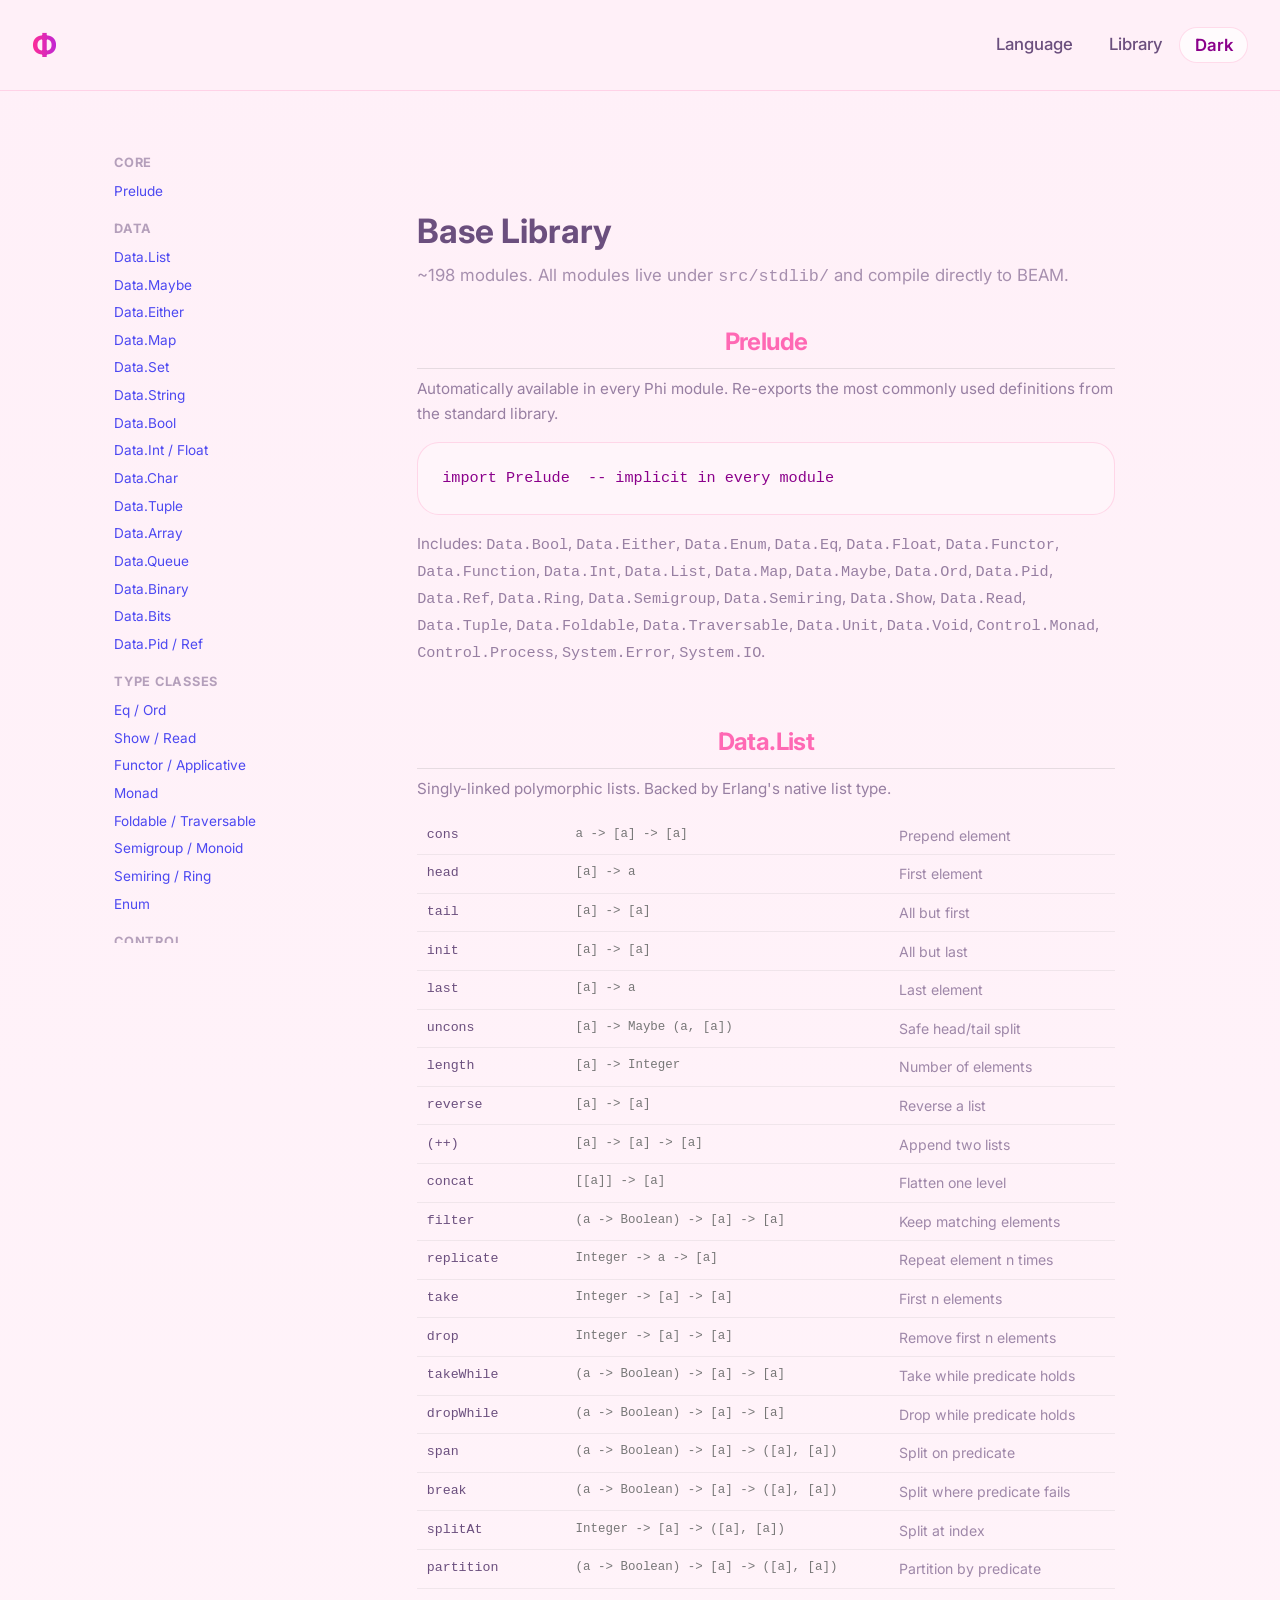
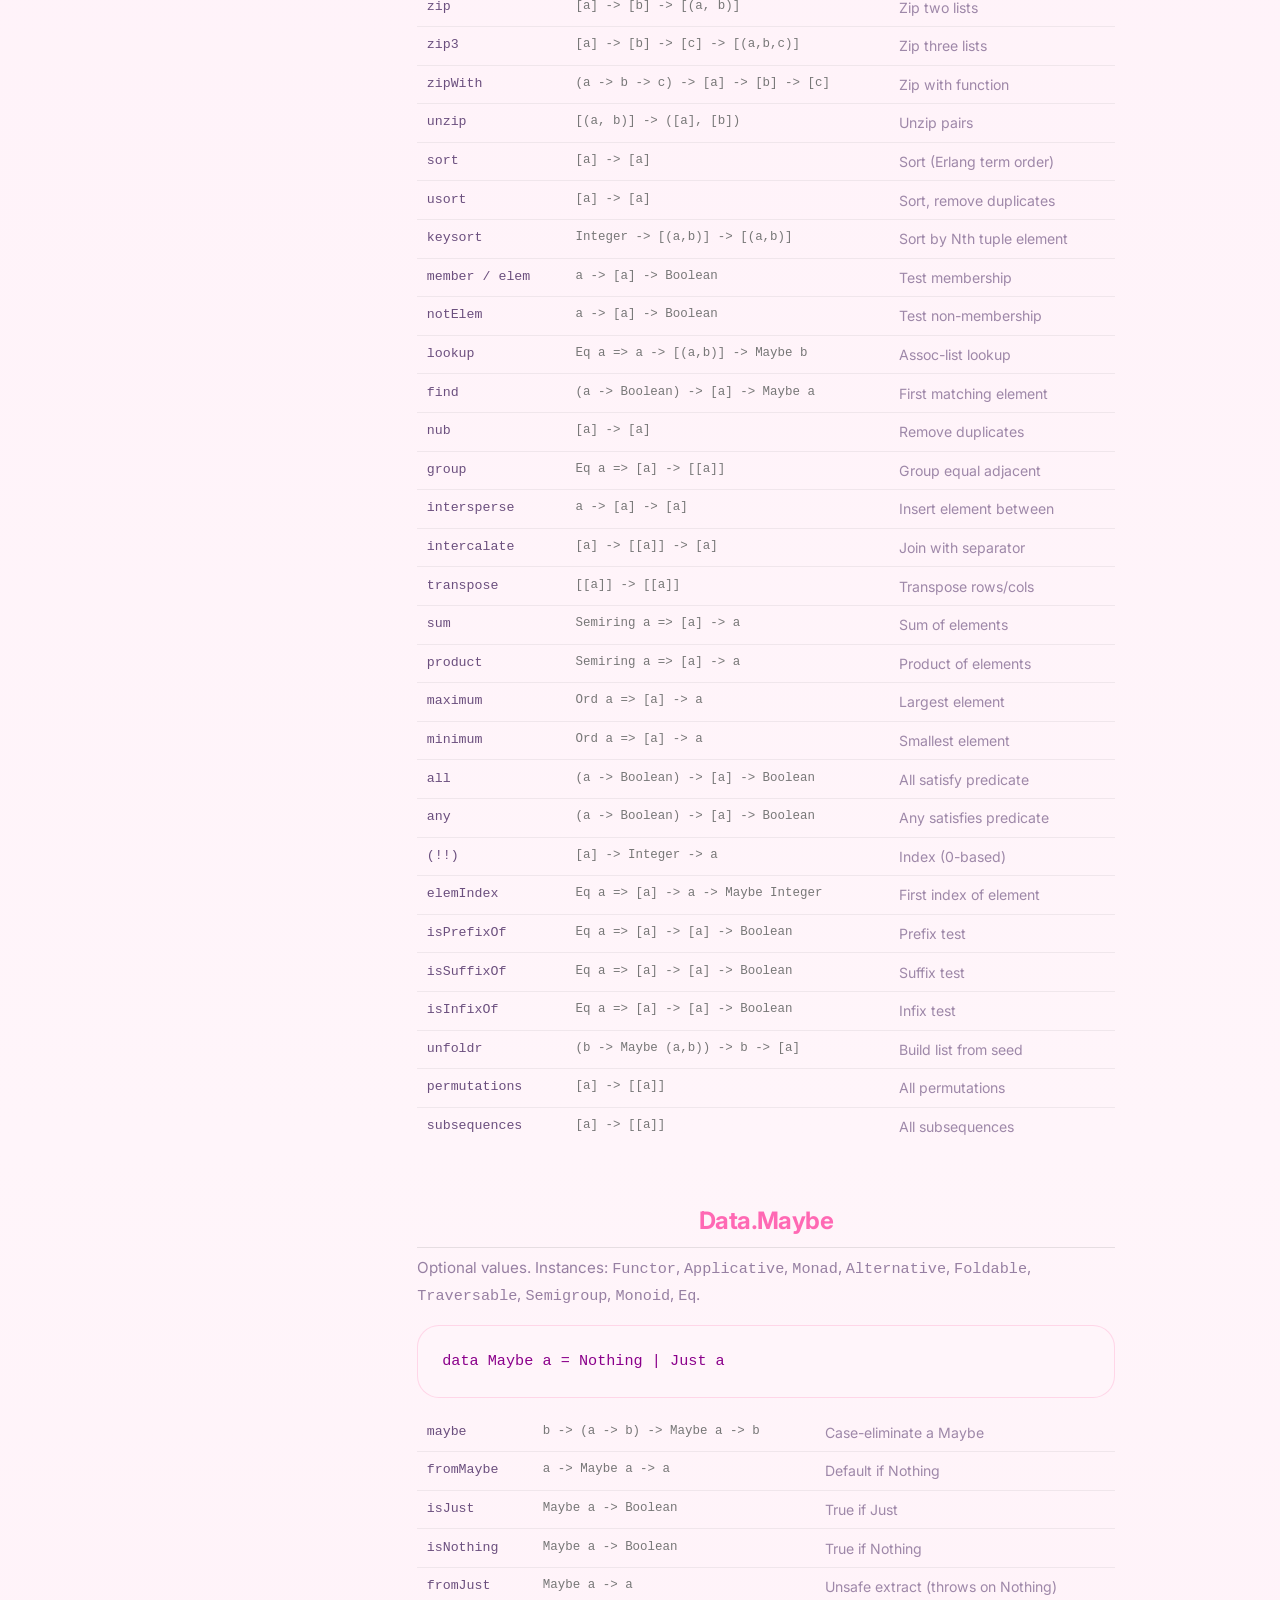
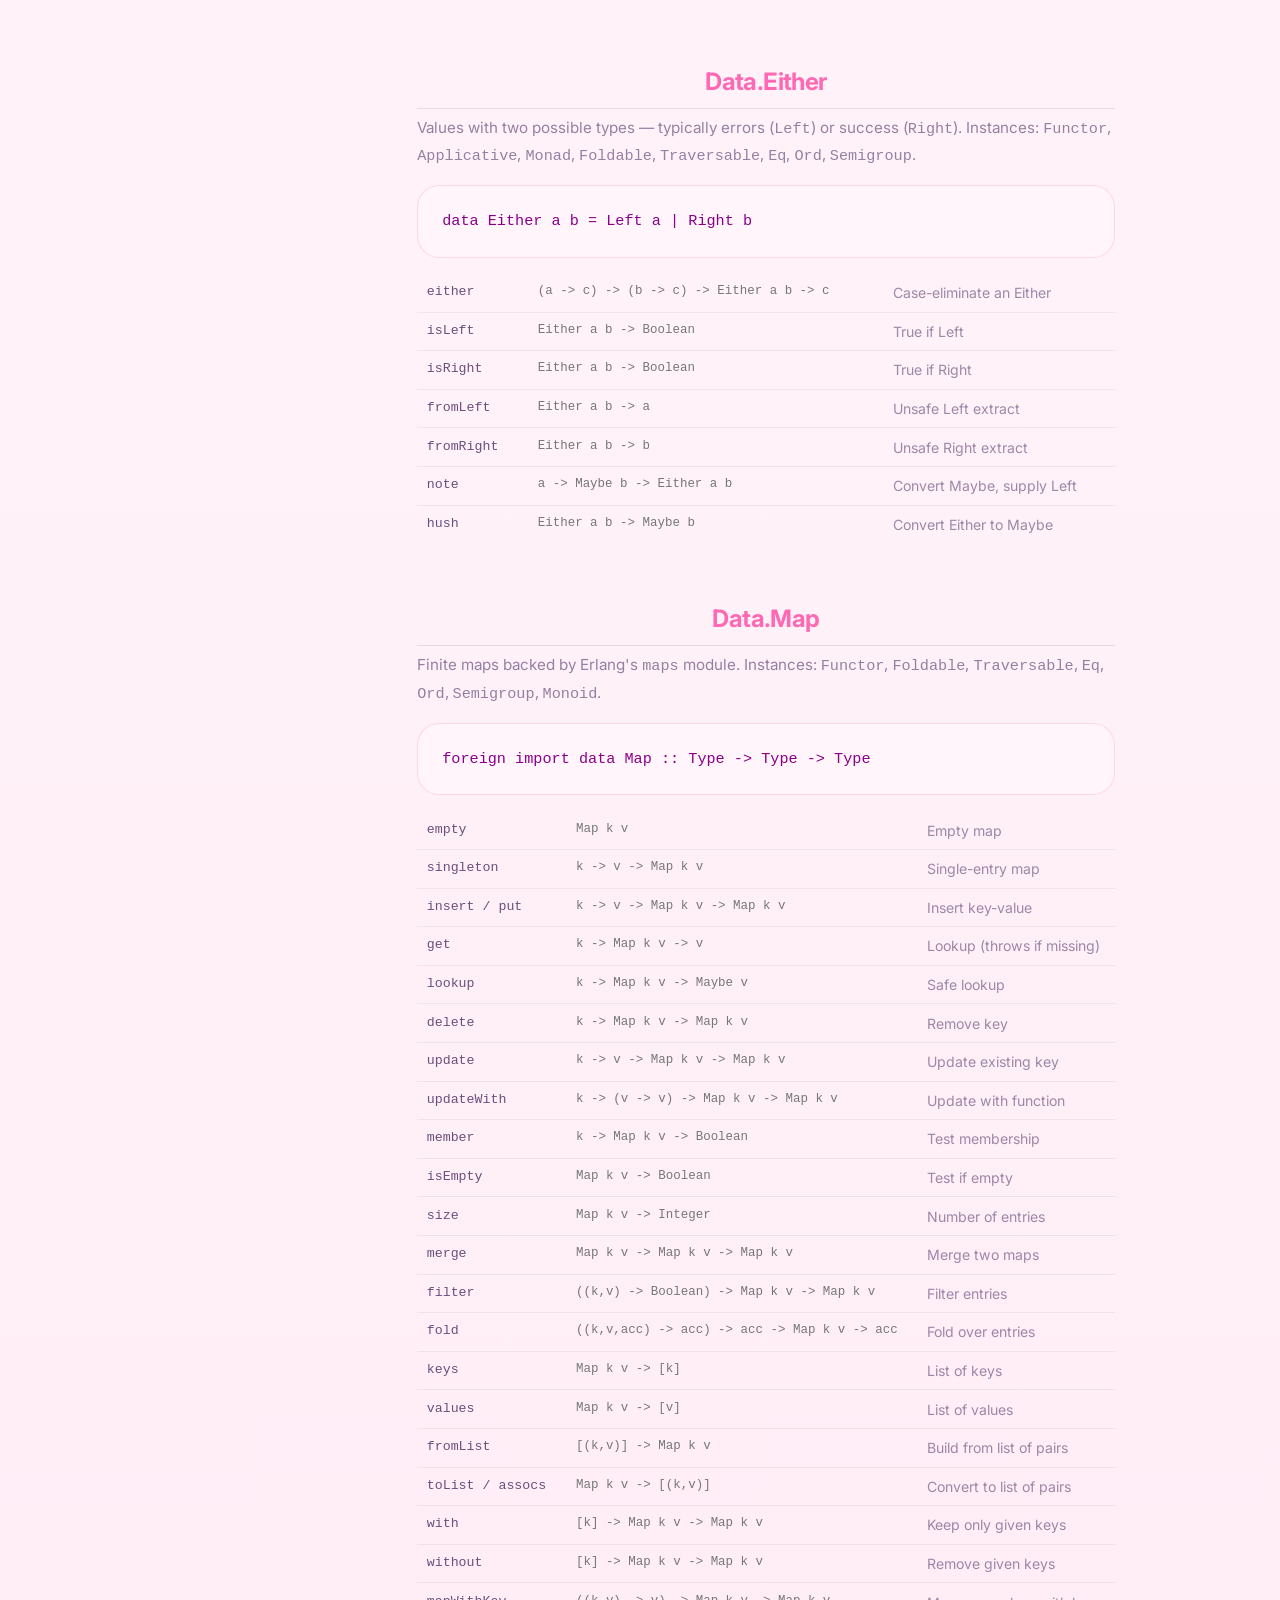
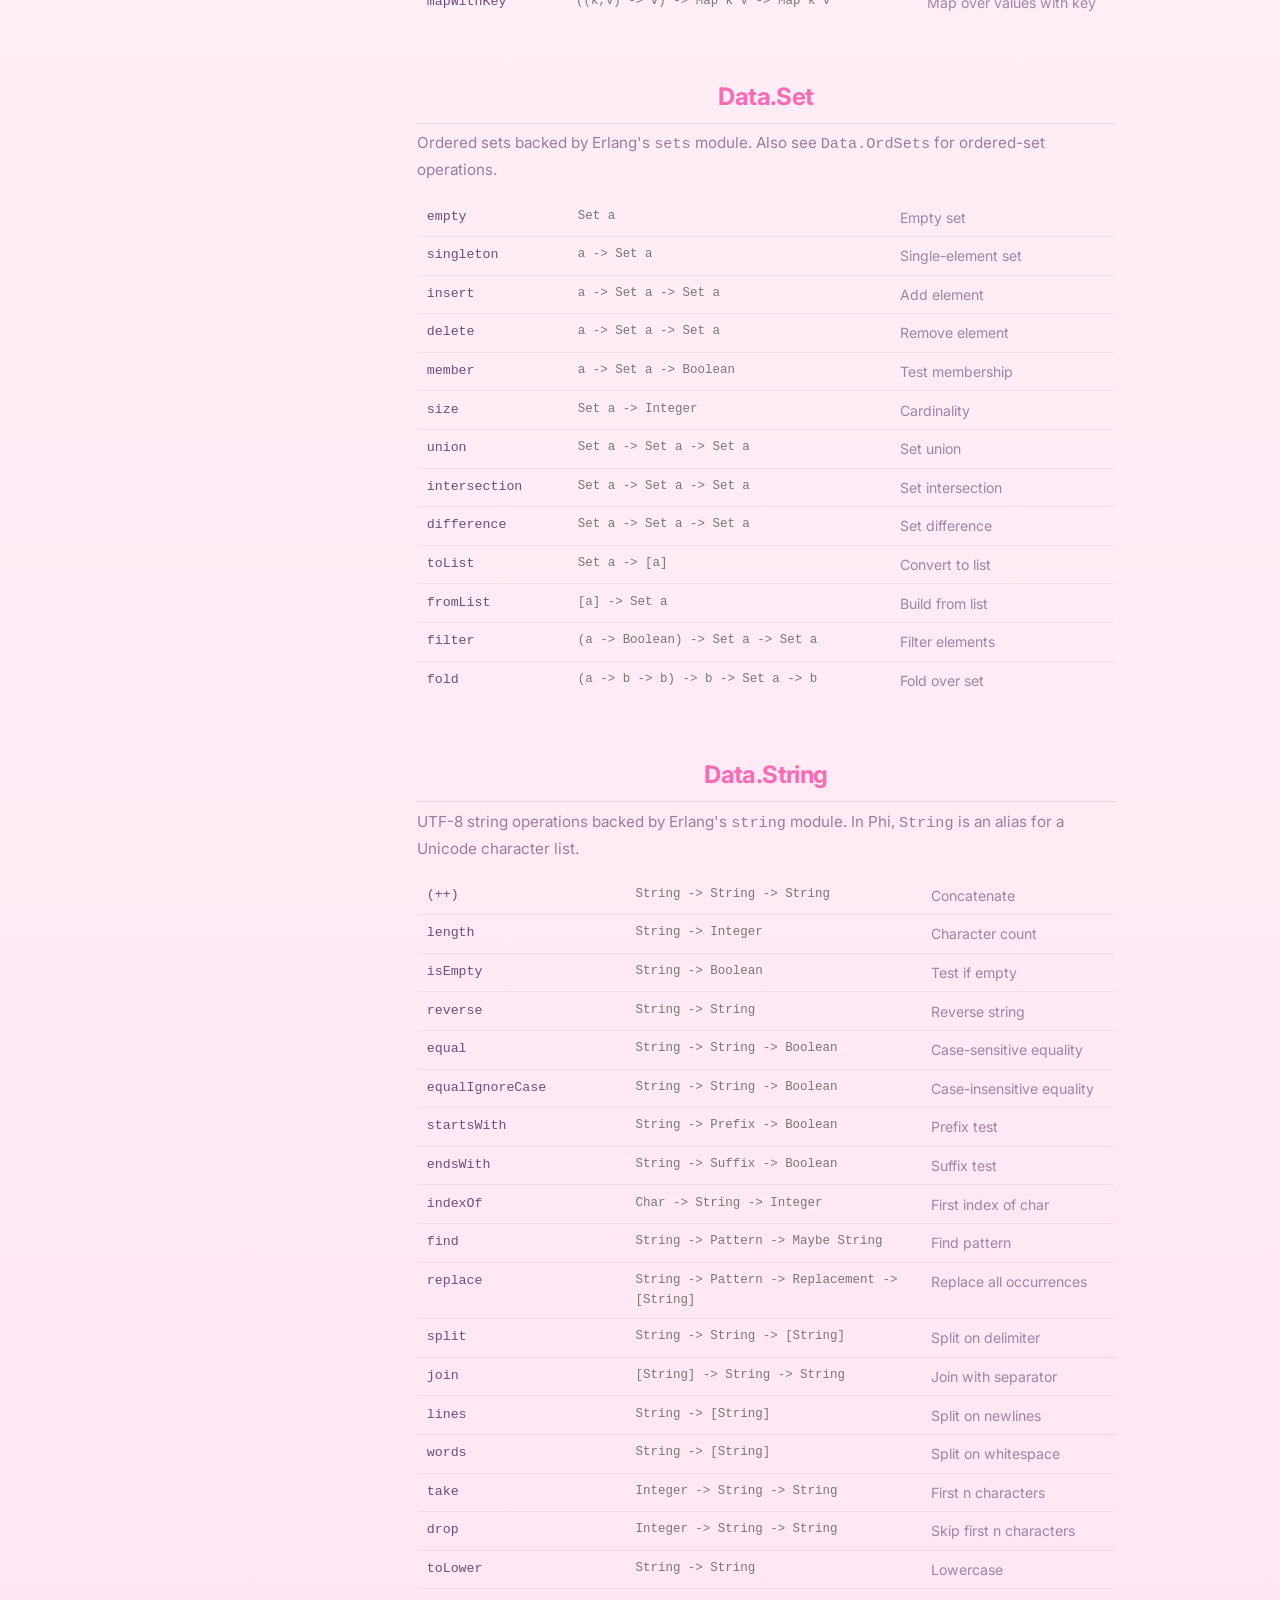
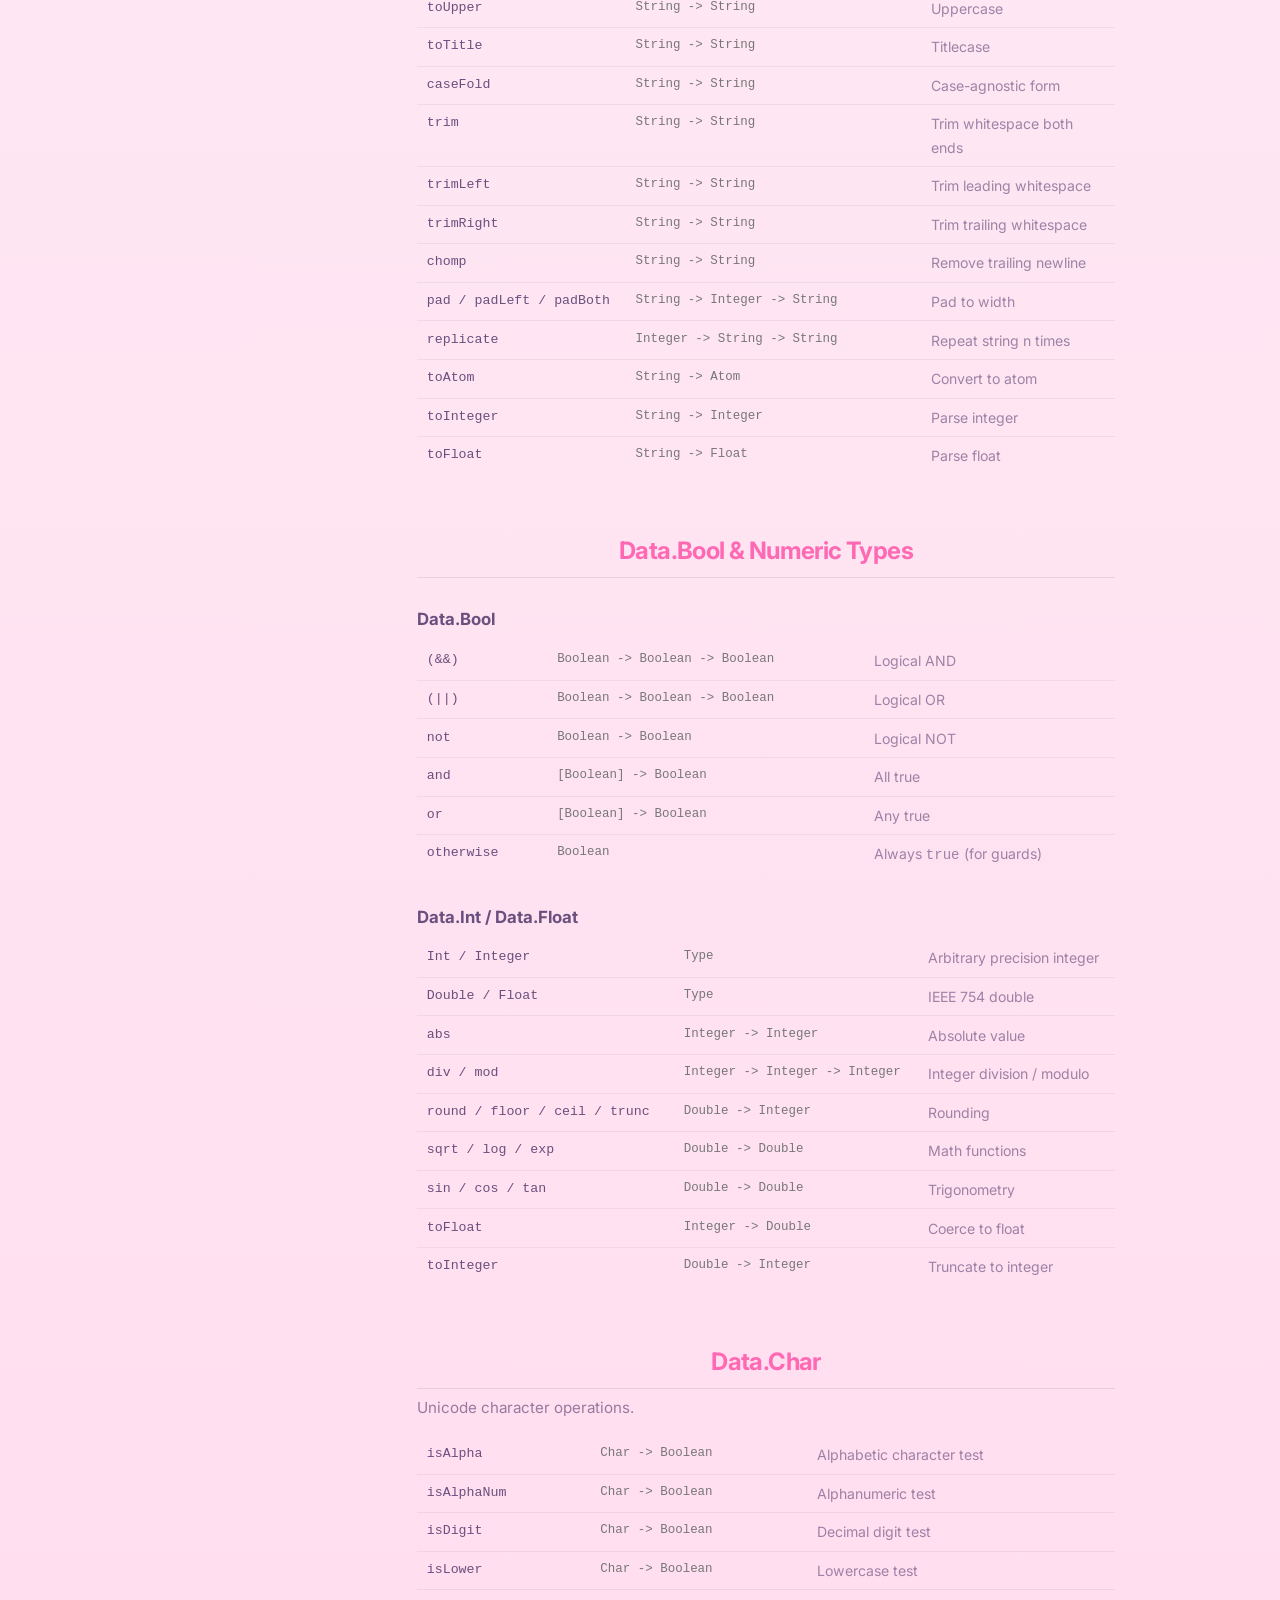
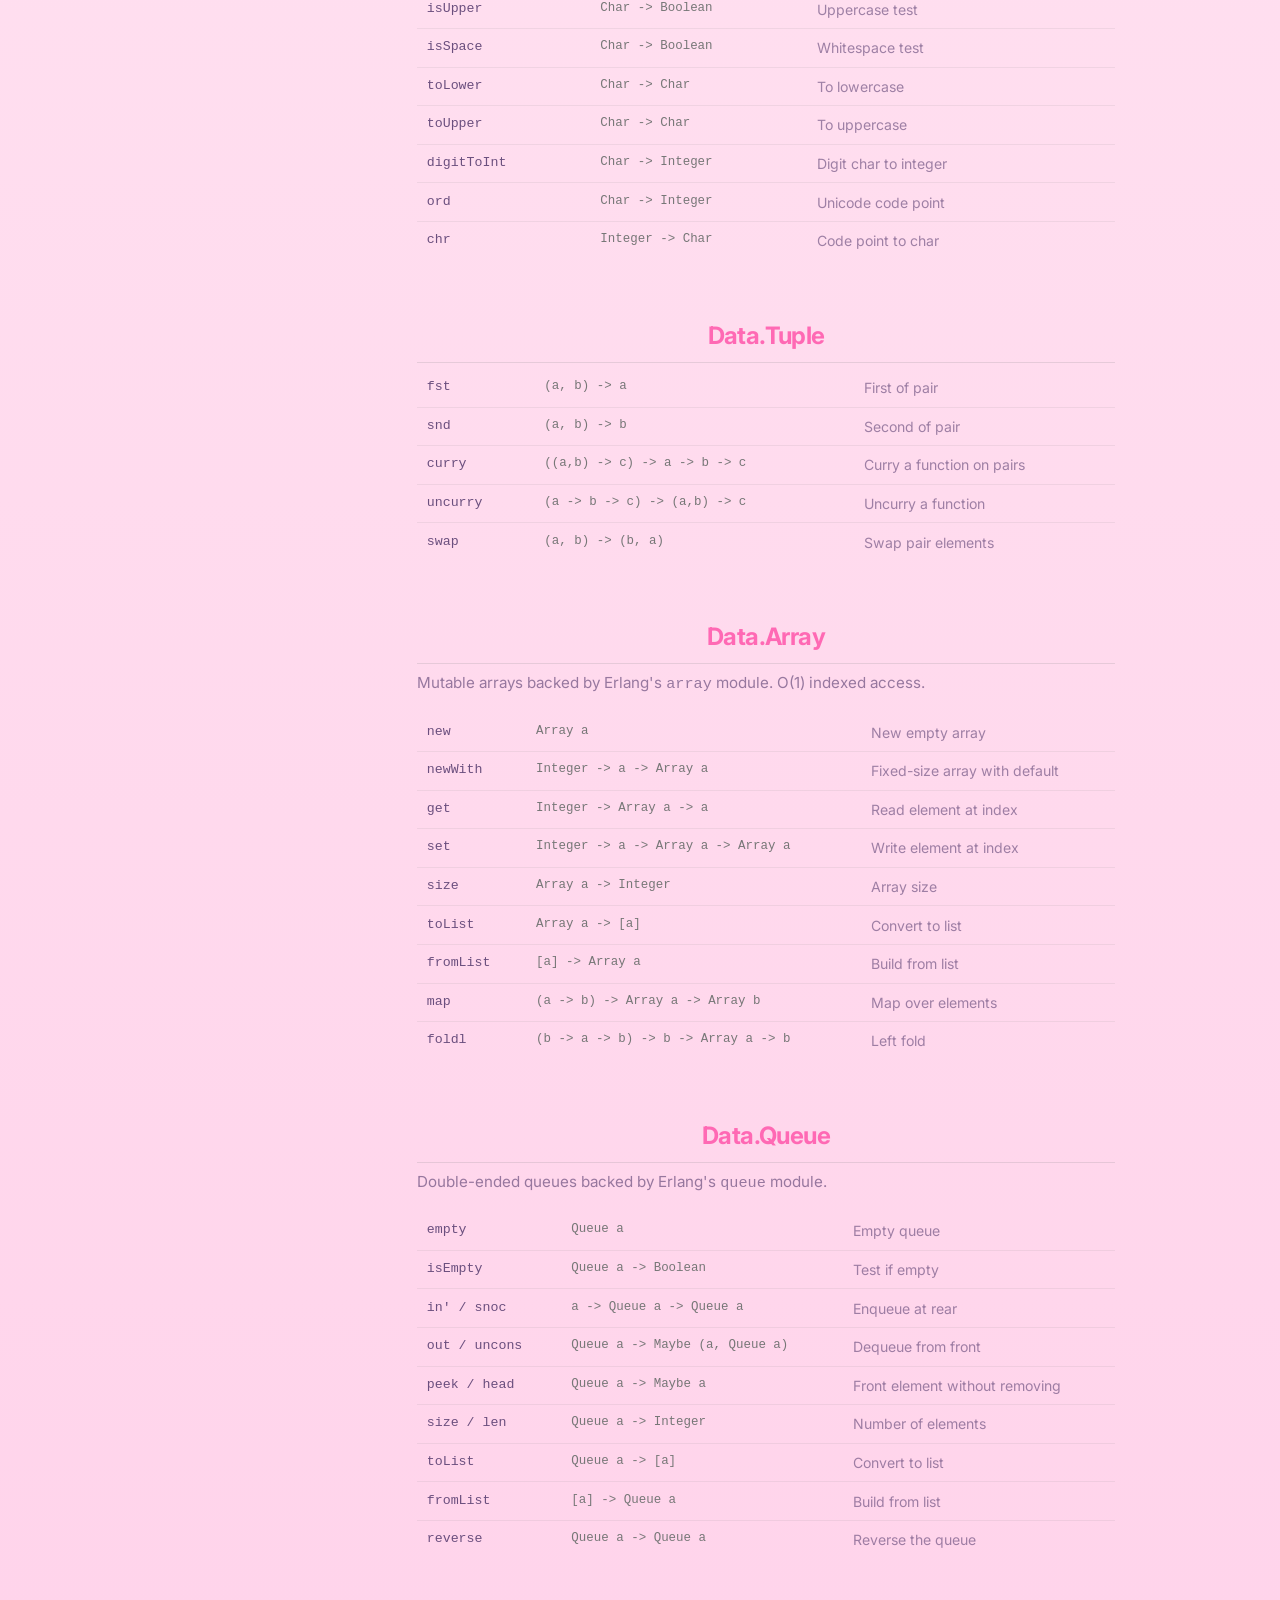
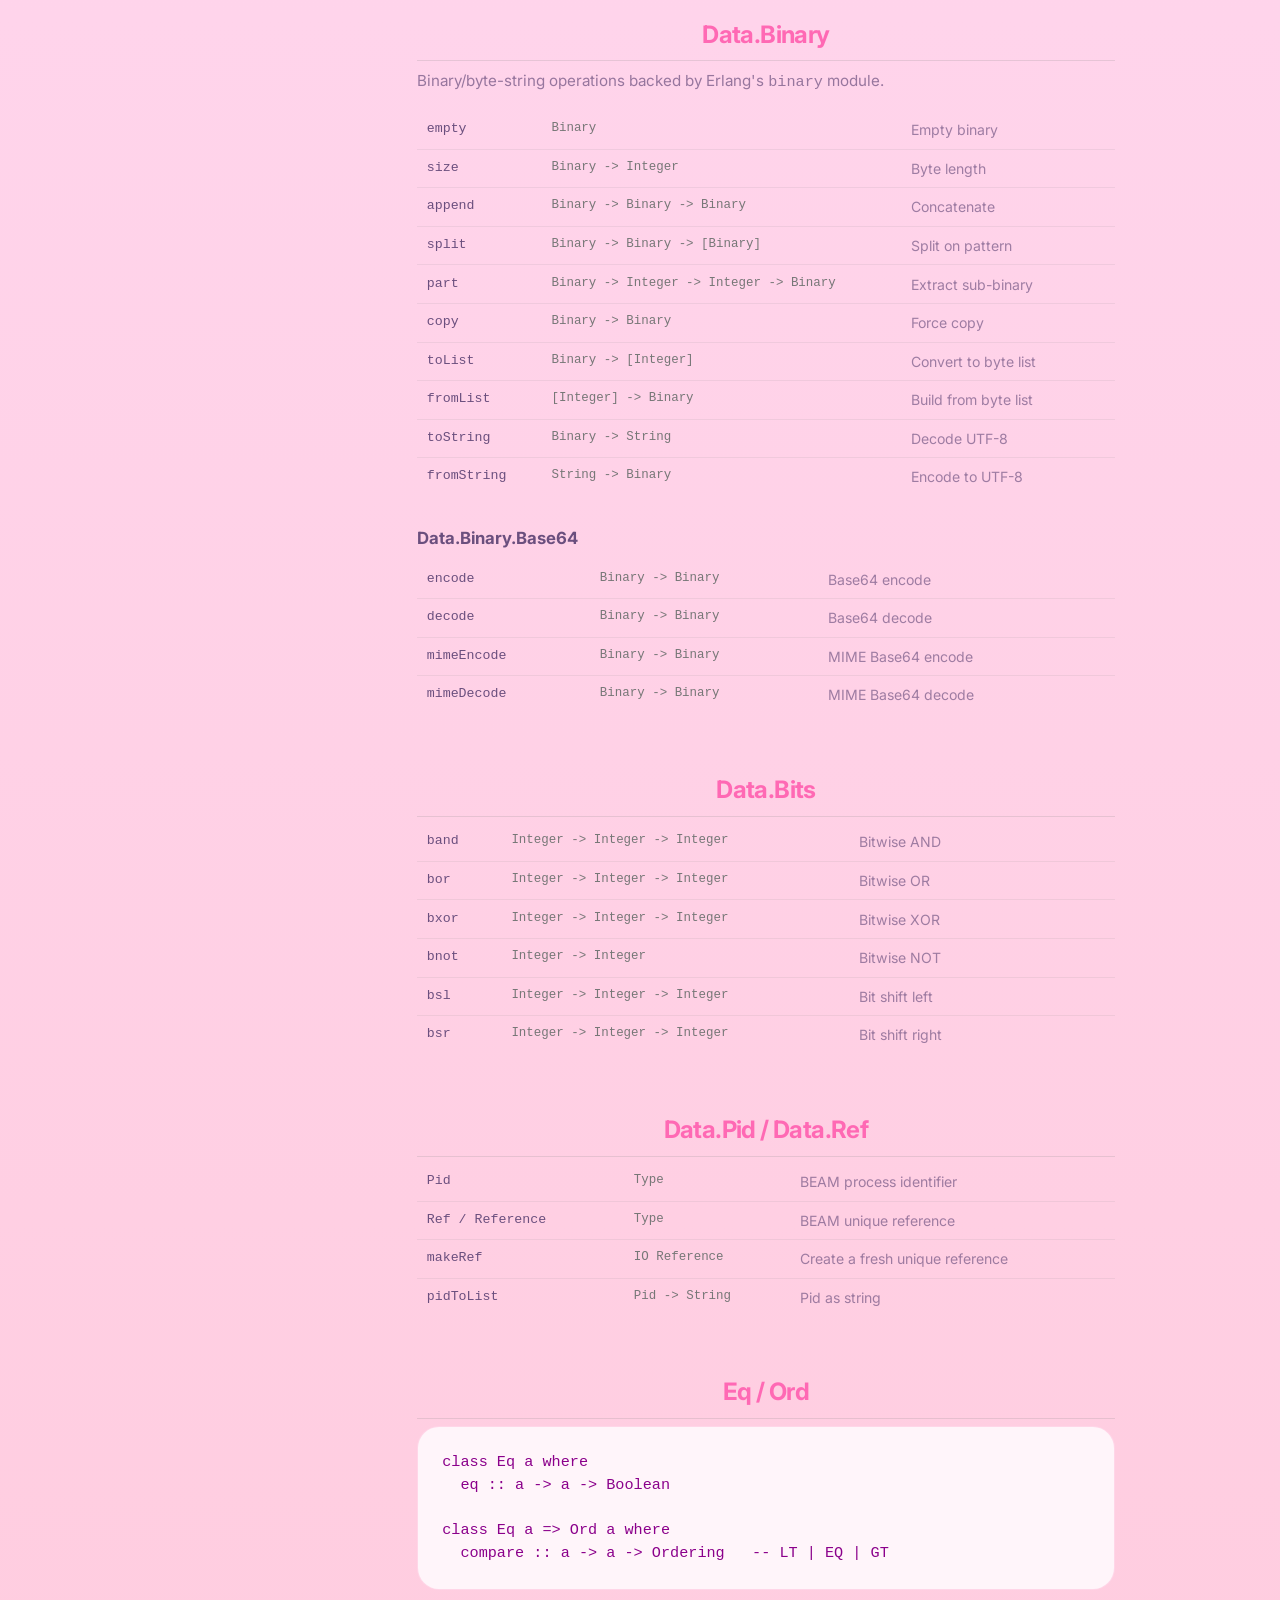
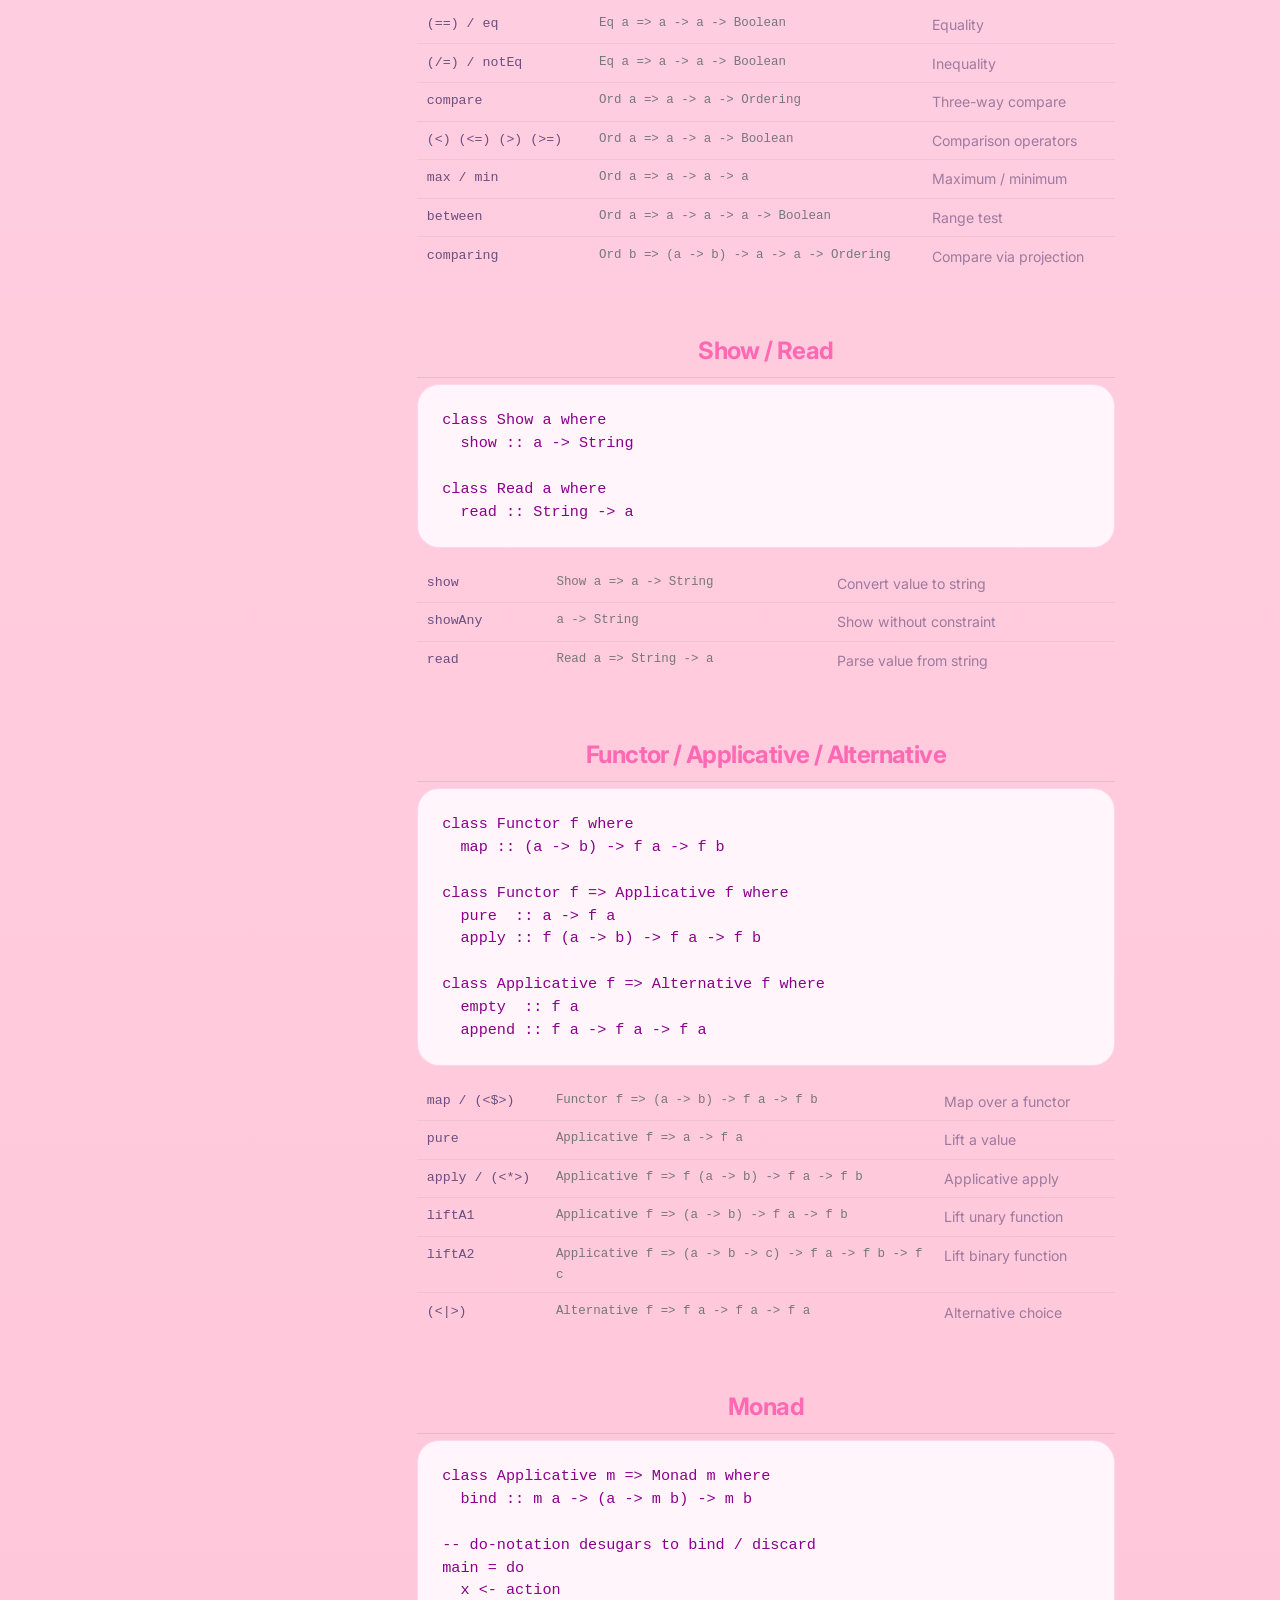
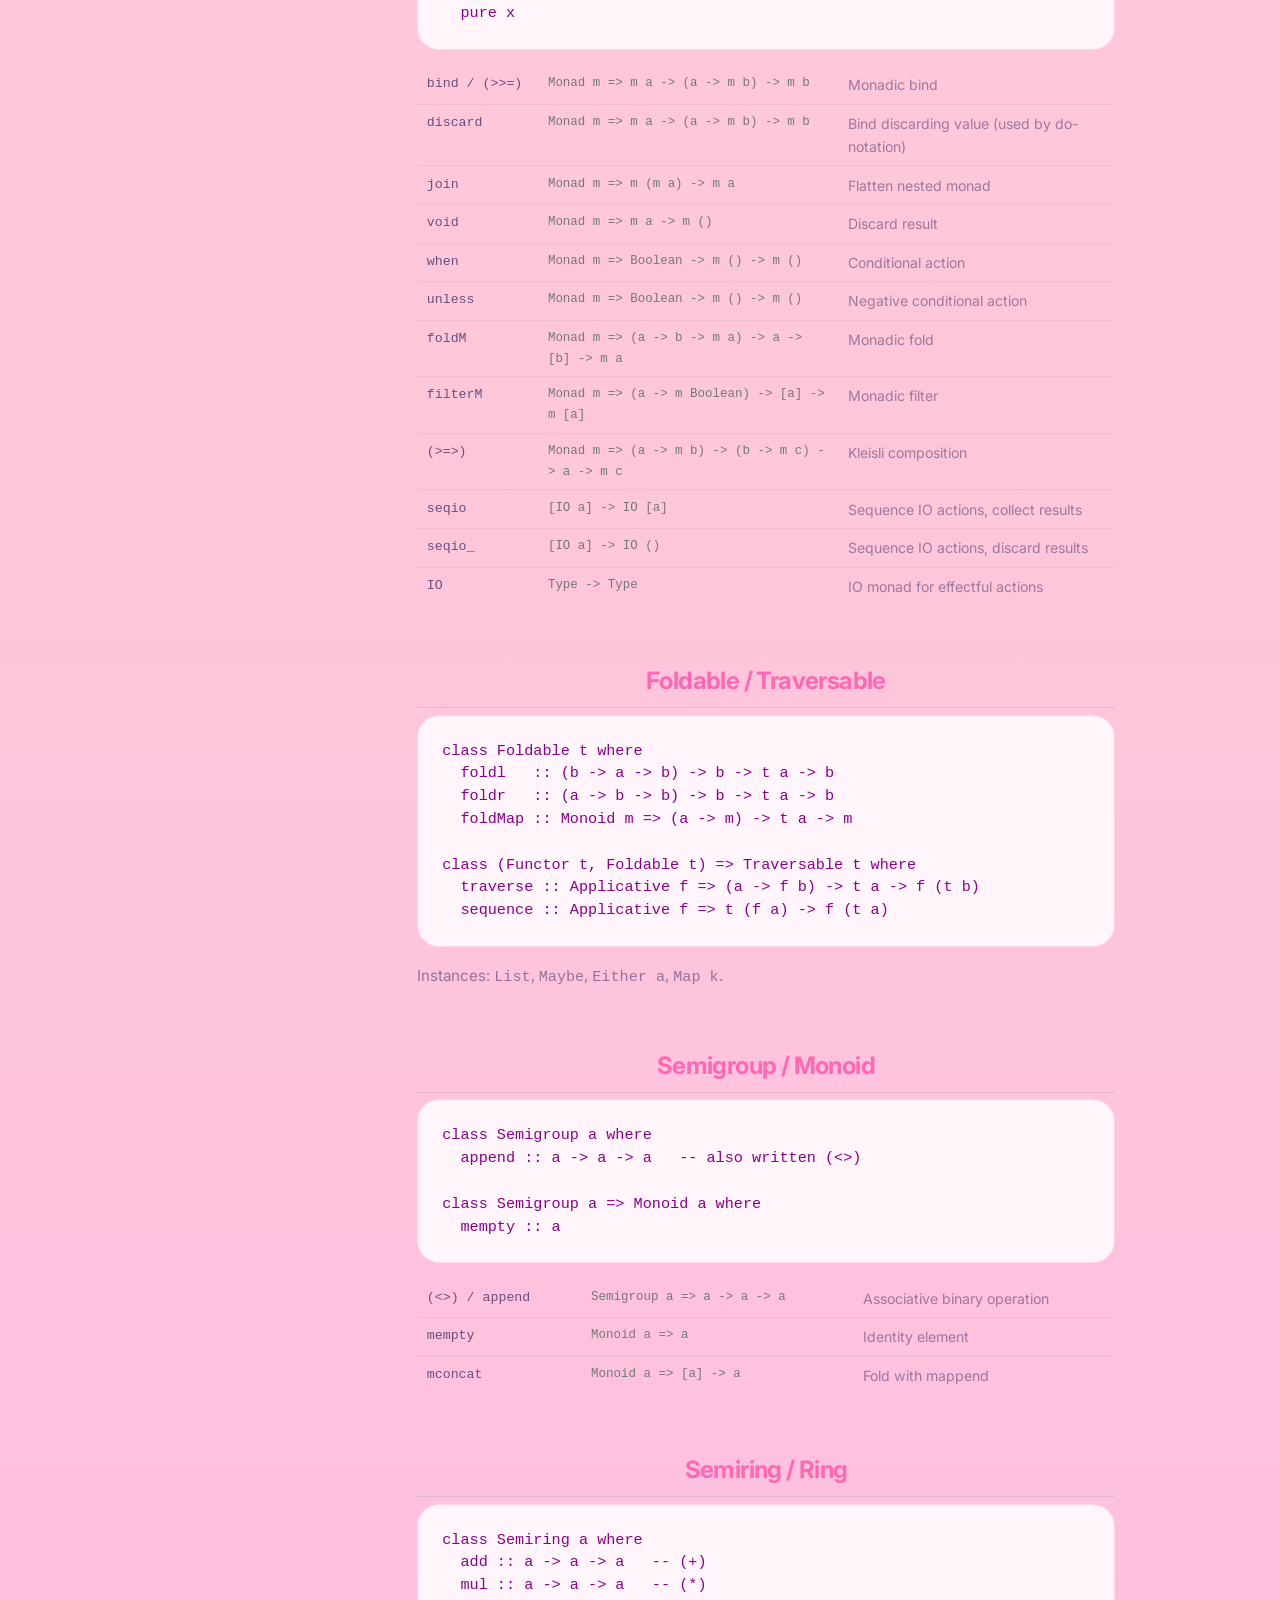
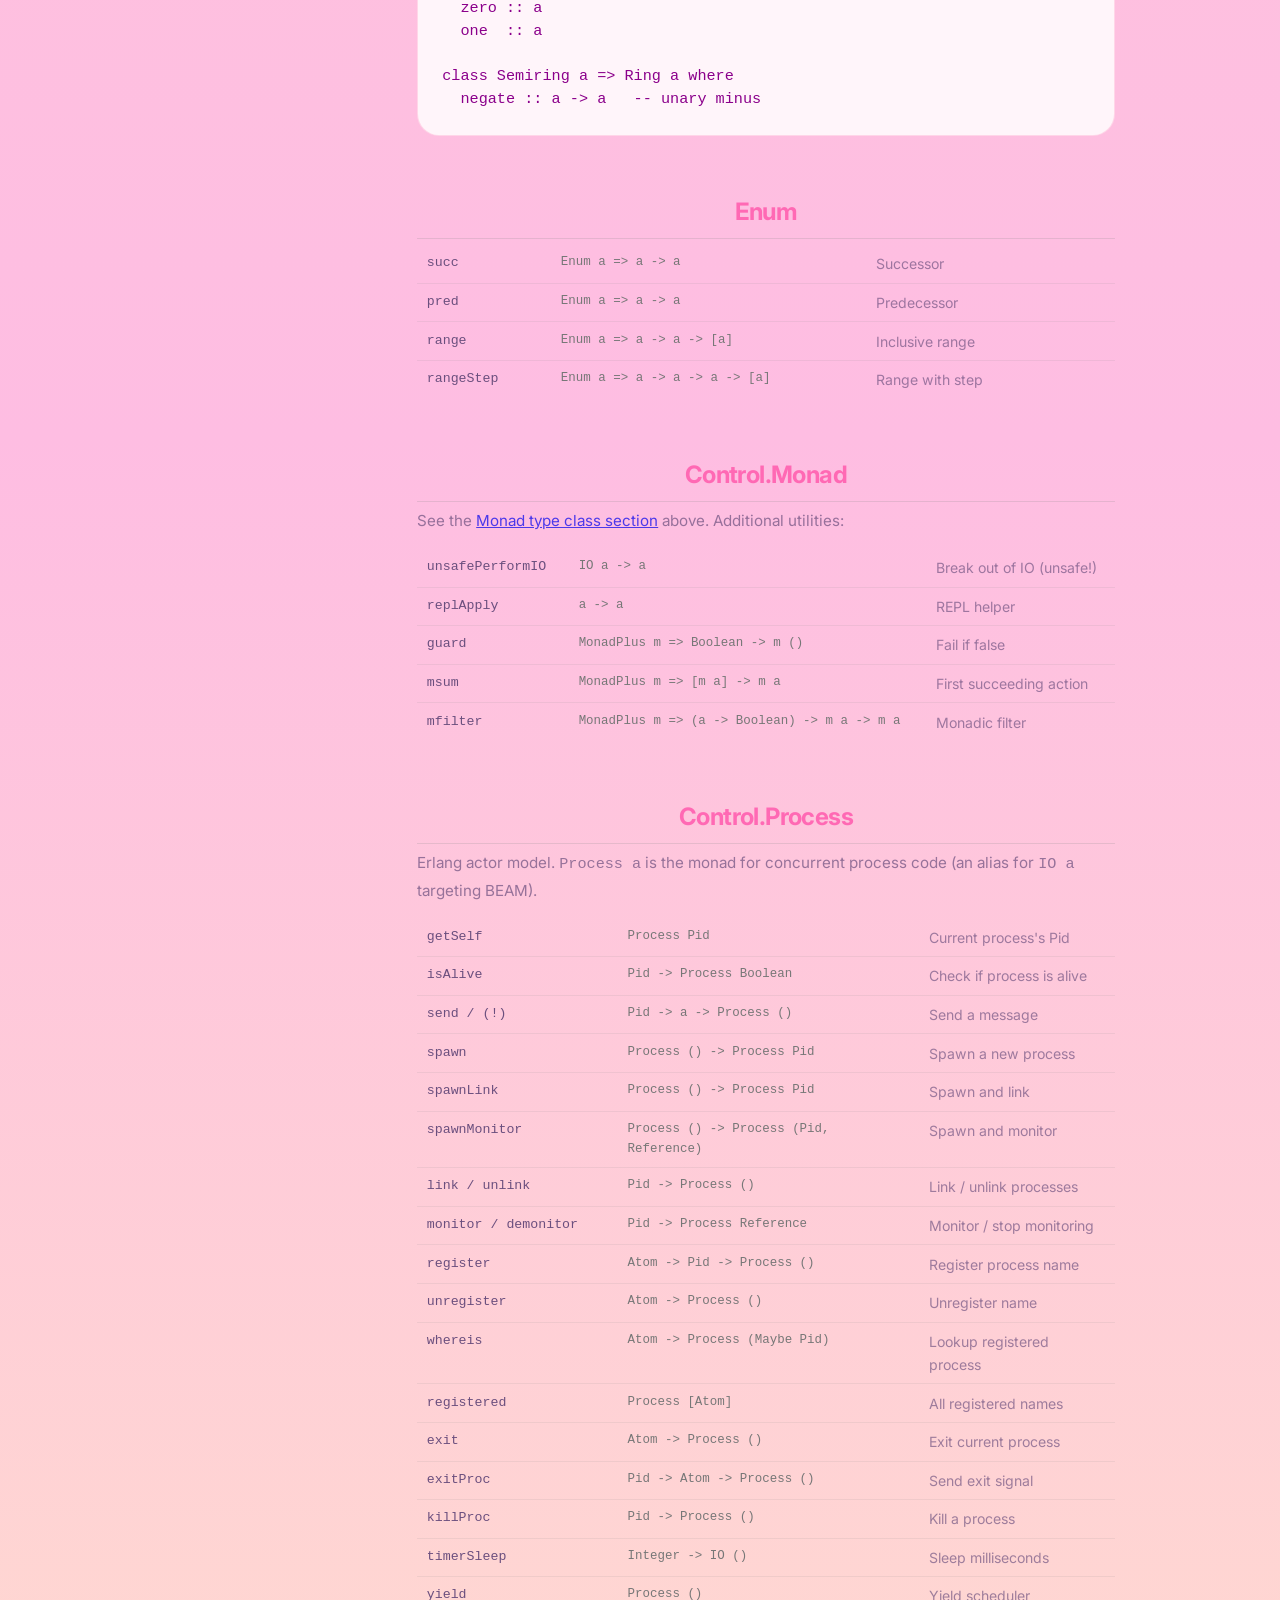
==== docs/library.html @ 30c2fe97 "Add docs/library.html" ====
<!DOCTYPE html>
<html lang="en">
<head>
    <meta charset="UTF-8">
    <meta name="viewport" content="width=device-width, initial-scale=1.0">
    <title>Phi — Base Library Reference</title>
    <script>
        (function () {
            var storedTheme = localStorage.getItem('phi-docs-theme');
            var systemPrefersDark = window.matchMedia && window.matchMedia('(prefers-color-scheme: dark)').matches;
            var theme = storedTheme || (systemPrefersDark ? 'dark' : 'light');
            document.documentElement.setAttribute('data-theme', theme);
        }());
    </script>
    <link id="theme-stylesheet" rel="stylesheet" href="index-light.css?v=6">
    <script>
        (function () {
            var theme = document.documentElement.getAttribute('data-theme');
            var stylesheet = document.getElementById('theme-stylesheet');
            stylesheet.setAttribute('href', theme === 'dark' ? 'index-black.css?v=6' : 'index-light.css?v=6');
        }());
    </script>
    <style>
        .lib-nav {
            position: sticky;
            top: 60px;
            max-height: calc(100vh - 80px);
            overflow-y: auto;
            padding: 1rem 0;
            font-size: 0.85rem;
            line-height: 1.8;
        }
        .lib-nav a {
            display: block;
            padding: 0.1rem 0;
            text-decoration: none;
            opacity: 0.7;
        }
        .lib-nav a:hover { opacity: 1; }
        .lib-nav .nav-group {
            font-weight: 700;
            margin-top: 0.75rem;
            margin-bottom: 0.2rem;
            font-size: 0.8rem;
            letter-spacing: 0.06em;
            text-transform: uppercase;
            opacity: 0.5;
        }
        .lib-layout {
            display: grid;
            grid-template-columns: 220px 1fr;
            gap: 2rem;
            max-width: 1100px;
            margin: 0 auto;
            padding: 2rem 1.5rem 4rem;
            align-items: start;
        }
        @media (max-width: 720px) {
            .lib-layout { grid-template-columns: 1fr; }
            .lib-nav { display: none; }
        }
        .lib-content section {
            margin-bottom: 3.5rem;
        }
        .lib-content h2 {
            font-size: 1.5rem;
            margin-bottom: 0.4rem;
            padding-bottom: 0.4rem;
            border-bottom: 1px solid rgba(128,128,128,0.2);
        }
        .lib-content h3 {
            font-size: 1.05rem;
            margin-top: 1.8rem;
            margin-bottom: 0.5rem;
        }
        .module-intro {
            opacity: 0.7;
            margin-bottom: 1rem;
            font-size: 0.95rem;
        }
        .fn-table {
            width: 100%;
            border-collapse: collapse;
            font-size: 0.88rem;
            margin-bottom: 0.5rem;
        }
        .fn-table tr + tr td {
            border-top: 1px solid rgba(128,128,128,0.12);
        }
        .fn-table td {
            padding: 0.45rem 0.6rem;
            vertical-align: top;
        }
        .fn-table td:first-child {
            font-family: monospace;
            white-space: nowrap;
            padding-right: 1rem;
            font-size: 0.83rem;
        }
        .fn-table td:nth-child(2) {
            font-family: monospace;
            color: #777;
            white-space: pre-wrap;
            font-size: 0.78rem;
        }
        .fn-table td:last-child {
            opacity: 0.65;
            min-width: 180px;
        }
        [data-theme="dark"] .fn-table td:nth-child(2) { color: #888; }
        .tag {
            display: inline-block;
            font-size: 0.7rem;
            padding: 0.05rem 0.4rem;
            border-radius: 3px;
            background: rgba(128,128,128,0.15);
            margin-left: 0.4rem;
            vertical-align: middle;
            font-family: sans-serif;
        }
        .tag.class { background: rgba(100,149,237,0.2); }
        .tag.data  { background: rgba(144,238,144,0.2); }
    </style>
</head>
<body>
    <nav class="sticky">
        <div class="nav-container">
            <a href="https://github.com/iho/phi" class="logo">Ф</a>
            <div class="nav-actions">
                <ul class="nav-links">
                    <li><a href="index.html">Language</a></li>
                    <li><a href="library.html">Library</a></li>
                </ul>
                <button id="theme-toggle" class="theme-toggle" type="button" aria-label="Toggle color theme">Dark</button>
            </div>
        </div>
    </nav>

    <div class="lib-layout">
        <!-- Sidebar -->
        <aside>
            <nav class="lib-nav">
                <div class="nav-group">Core</div>
                <a href="#prelude">Prelude</a>

                <div class="nav-group">Data</div>
                <a href="#data-list">Data.List</a>
                <a href="#data-maybe">Data.Maybe</a>
                <a href="#data-either">Data.Either</a>
                <a href="#data-map">Data.Map</a>
                <a href="#data-set">Data.Set</a>
                <a href="#data-string">Data.String</a>
                <a href="#data-bool">Data.Bool</a>
                <a href="#data-int">Data.Int / Float</a>
                <a href="#data-char">Data.Char</a>
                <a href="#data-tuple">Data.Tuple</a>
                <a href="#data-array">Data.Array</a>
                <a href="#data-queue">Data.Queue</a>
                <a href="#data-binary">Data.Binary</a>
                <a href="#data-bits">Data.Bits</a>
                <a href="#data-pid">Data.Pid / Ref</a>

                <div class="nav-group">Type Classes</div>
                <a href="#class-eq">Eq / Ord</a>
                <a href="#class-show">Show / Read</a>
                <a href="#class-functor">Functor / Applicative</a>
                <a href="#class-monad">Monad</a>
                <a href="#class-foldable">Foldable / Traversable</a>
                <a href="#class-semigroup">Semigroup / Monoid</a>
                <a href="#class-semiring">Semiring / Ring</a>
                <a href="#class-enum">Enum</a>

                <div class="nav-group">Control</div>
                <a href="#control-monad">Control.Monad</a>
                <a href="#control-process">Control.Process</a>
                <a href="#control-genserver">GenServer</a>
                <a href="#control-supervisor">Supervisor</a>
                <a href="#control-monad-rs">Reader / State / Writer</a>
                <a href="#control-distributed">Distributed</a>

                <div class="nav-group">System</div>
                <a href="#system-io">System.IO</a>
                <a href="#system-error">System.Error</a>
                <a href="#system-file">System.File / Dir</a>
                <a href="#system-timer">System.Timer</a>
                <a href="#system-random">System.Random</a>
                <a href="#system-vm">System.VM / OS / Env</a>

                <div class="nav-group">Network</div>
                <a href="#network-tcp">Network.TCP</a>
                <a href="#network-udp">Network.UDP</a>
                <a href="#network-tls">Network.TLS / DTLS</a>
                <a href="#network-inet">Network.Inet</a>

                <div class="nav-group">Database</div>
                <a href="#database-ets">Database.ETS</a>
                <a href="#database-dets">Database.DETS</a>
                <a href="#database-mnesia">Database.Mnesia</a>

                <div class="nav-group">Text</div>
                <a href="#text-json">Text.Json</a>
                <a href="#text-parsec">Text.Parsec</a>
            </nav>
        </aside>

        <!-- Main content -->
        <main class="lib-content">

            <h1 style="margin-bottom:0.2rem">Base Library</h1>
            <p style="opacity:0.6;margin-top:0;margin-bottom:2rem;">~198 modules. All modules live under <code>src/stdlib/</code> and compile directly to BEAM.</p>

            <!-- ─── PRELUDE ─────────────────────────────────────────── -->
            <section id="prelude">
                <h2>Prelude</h2>
                <p class="module-intro">Automatically available in every Phi module. Re-exports the most commonly used definitions from the standard library.</p>
                <pre class="code-snippet" style="max-width:100%;margin:0 0 1rem">import Prelude  -- implicit in every module</pre>
                <p class="module-intro">Includes: <code>Data.Bool</code>, <code>Data.Either</code>, <code>Data.Enum</code>, <code>Data.Eq</code>, <code>Data.Float</code>, <code>Data.Functor</code>, <code>Data.Function</code>, <code>Data.Int</code>, <code>Data.List</code>, <code>Data.Map</code>, <code>Data.Maybe</code>, <code>Data.Ord</code>, <code>Data.Pid</code>, <code>Data.Ref</code>, <code>Data.Ring</code>, <code>Data.Semigroup</code>, <code>Data.Semiring</code>, <code>Data.Show</code>, <code>Data.Read</code>, <code>Data.Tuple</code>, <code>Data.Foldable</code>, <code>Data.Traversable</code>, <code>Data.Unit</code>, <code>Data.Void</code>, <code>Control.Monad</code>, <code>Control.Process</code>, <code>System.Error</code>, <code>System.IO</code>.</p>
            </section>

            <!-- ─── DATA.LIST ──────────────────────────────────────── -->
            <section id="data-list">
                <h2>Data.List</h2>
                <p class="module-intro">Singly-linked polymorphic lists. Backed by Erlang's native list type.</p>
                <table class="fn-table">
                    <tr><td>cons</td><td>a -&gt; [a] -&gt; [a]</td><td>Prepend element</td></tr>
                    <tr><td>head</td><td>[a] -&gt; a</td><td>First element</td></tr>
                    <tr><td>tail</td><td>[a] -&gt; [a]</td><td>All but first</td></tr>
                    <tr><td>init</td><td>[a] -&gt; [a]</td><td>All but last</td></tr>
                    <tr><td>last</td><td>[a] -&gt; a</td><td>Last element</td></tr>
                    <tr><td>uncons</td><td>[a] -&gt; Maybe (a, [a])</td><td>Safe head/tail split</td></tr>
                    <tr><td>length</td><td>[a] -&gt; Integer</td><td>Number of elements</td></tr>
                    <tr><td>reverse</td><td>[a] -&gt; [a]</td><td>Reverse a list</td></tr>
                    <tr><td>(++)</td><td>[a] -&gt; [a] -&gt; [a]</td><td>Append two lists</td></tr>
                    <tr><td>concat</td><td>[[a]] -&gt; [a]</td><td>Flatten one level</td></tr>
                    <tr><td>filter</td><td>(a -&gt; Boolean) -&gt; [a] -&gt; [a]</td><td>Keep matching elements</td></tr>
                    <tr><td>replicate</td><td>Integer -&gt; a -&gt; [a]</td><td>Repeat element n times</td></tr>
                    <tr><td>take</td><td>Integer -&gt; [a] -&gt; [a]</td><td>First n elements</td></tr>
                    <tr><td>drop</td><td>Integer -&gt; [a] -&gt; [a]</td><td>Remove first n elements</td></tr>
                    <tr><td>takeWhile</td><td>(a -&gt; Boolean) -&gt; [a] -&gt; [a]</td><td>Take while predicate holds</td></tr>
                    <tr><td>dropWhile</td><td>(a -&gt; Boolean) -&gt; [a] -&gt; [a]</td><td>Drop while predicate holds</td></tr>
                    <tr><td>span</td><td>(a -&gt; Boolean) -&gt; [a] -&gt; ([a], [a])</td><td>Split on predicate</td></tr>
                    <tr><td>break</td><td>(a -&gt; Boolean) -&gt; [a] -&gt; ([a], [a])</td><td>Split where predicate fails</td></tr>
                    <tr><td>splitAt</td><td>Integer -&gt; [a] -&gt; ([a], [a])</td><td>Split at index</td></tr>
                    <tr><td>partition</td><td>(a -&gt; Boolean) -&gt; [a] -&gt; ([a], [a])</td><td>Partition by predicate</td></tr>
                    <tr><td>zip</td><td>[a] -&gt; [b] -&gt; [(a, b)]</td><td>Zip two lists</td></tr>
                    <tr><td>zip3</td><td>[a] -&gt; [b] -&gt; [c] -&gt; [(a,b,c)]</td><td>Zip three lists</td></tr>
                    <tr><td>zipWith</td><td>(a -&gt; b -&gt; c) -&gt; [a] -&gt; [b] -&gt; [c]</td><td>Zip with function</td></tr>
                    <tr><td>unzip</td><td>[(a, b)] -&gt; ([a], [b])</td><td>Unzip pairs</td></tr>
                    <tr><td>sort</td><td>[a] -&gt; [a]</td><td>Sort (Erlang term order)</td></tr>
                    <tr><td>usort</td><td>[a] -&gt; [a]</td><td>Sort, remove duplicates</td></tr>
                    <tr><td>keysort</td><td>Integer -&gt; [(a,b)] -&gt; [(a,b)]</td><td>Sort by Nth tuple element</td></tr>
                    <tr><td>member / elem</td><td>a -&gt; [a] -&gt; Boolean</td><td>Test membership</td></tr>
                    <tr><td>notElem</td><td>a -&gt; [a] -&gt; Boolean</td><td>Test non-membership</td></tr>
                    <tr><td>lookup</td><td>Eq a =&gt; a -&gt; [(a,b)] -&gt; Maybe b</td><td>Assoc-list lookup</td></tr>
                    <tr><td>find</td><td>(a -&gt; Boolean) -&gt; [a] -&gt; Maybe a</td><td>First matching element</td></tr>
                    <tr><td>nub</td><td>[a] -&gt; [a]</td><td>Remove duplicates</td></tr>
                    <tr><td>group</td><td>Eq a =&gt; [a] -&gt; [[a]]</td><td>Group equal adjacent</td></tr>
                    <tr><td>intersperse</td><td>a -&gt; [a] -&gt; [a]</td><td>Insert element between</td></tr>
                    <tr><td>intercalate</td><td>[a] -&gt; [[a]] -&gt; [a]</td><td>Join with separator</td></tr>
                    <tr><td>transpose</td><td>[[a]] -&gt; [[a]]</td><td>Transpose rows/cols</td></tr>
                    <tr><td>sum</td><td>Semiring a =&gt; [a] -&gt; a</td><td>Sum of elements</td></tr>
                    <tr><td>product</td><td>Semiring a =&gt; [a] -&gt; a</td><td>Product of elements</td></tr>
                    <tr><td>maximum</td><td>Ord a =&gt; [a] -&gt; a</td><td>Largest element</td></tr>
                    <tr><td>minimum</td><td>Ord a =&gt; [a] -&gt; a</td><td>Smallest element</td></tr>
                    <tr><td>all</td><td>(a -&gt; Boolean) -&gt; [a] -&gt; Boolean</td><td>All satisfy predicate</td></tr>
                    <tr><td>any</td><td>(a -&gt; Boolean) -&gt; [a] -&gt; Boolean</td><td>Any satisfies predicate</td></tr>
                    <tr><td>(!!)</td><td>[a] -&gt; Integer -&gt; a</td><td>Index (0-based)</td></tr>
                    <tr><td>elemIndex</td><td>Eq a =&gt; [a] -&gt; a -&gt; Maybe Integer</td><td>First index of element</td></tr>
                    <tr><td>isPrefixOf</td><td>Eq a =&gt; [a] -&gt; [a] -&gt; Boolean</td><td>Prefix test</td></tr>
                    <tr><td>isSuffixOf</td><td>Eq a =&gt; [a] -&gt; [a] -&gt; Boolean</td><td>Suffix test</td></tr>
                    <tr><td>isInfixOf</td><td>Eq a =&gt; [a] -&gt; [a] -&gt; Boolean</td><td>Infix test</td></tr>
                    <tr><td>unfoldr</td><td>(b -&gt; Maybe (a,b)) -&gt; b -&gt; [a]</td><td>Build list from seed</td></tr>
                    <tr><td>permutations</td><td>[a] -&gt; [[a]]</td><td>All permutations</td></tr>
                    <tr><td>subsequences</td><td>[a] -&gt; [[a]]</td><td>All subsequences</td></tr>
                </table>
            </section>

            <!-- ─── DATA.MAYBE ──────────────────────────────────────── -->
            <section id="data-maybe">
                <h2>Data.Maybe</h2>
                <p class="module-intro">Optional values. Instances: <code>Functor</code>, <code>Applicative</code>, <code>Monad</code>, <code>Alternative</code>, <code>Foldable</code>, <code>Traversable</code>, <code>Semigroup</code>, <code>Monoid</code>, <code>Eq</code>.</p>
                <pre class="code-snippet" style="max-width:100%;margin:0 0 1rem">data Maybe a = Nothing | Just a</pre>
                <table class="fn-table">
                    <tr><td>maybe</td><td>b -&gt; (a -&gt; b) -&gt; Maybe a -&gt; b</td><td>Case-eliminate a Maybe</td></tr>
                    <tr><td>fromMaybe</td><td>a -&gt; Maybe a -&gt; a</td><td>Default if Nothing</td></tr>
                    <tr><td>isJust</td><td>Maybe a -&gt; Boolean</td><td>True if Just</td></tr>
                    <tr><td>isNothing</td><td>Maybe a -&gt; Boolean</td><td>True if Nothing</td></tr>
                    <tr><td>fromJust</td><td>Maybe a -&gt; a</td><td>Unsafe extract (throws on Nothing)</td></tr>
                </table>
            </section>

            <!-- ─── DATA.EITHER ─────────────────────────────────────── -->
            <section id="data-either">
                <h2>Data.Either</h2>
                <p class="module-intro">Values with two possible types — typically errors (<code>Left</code>) or success (<code>Right</code>). Instances: <code>Functor</code>, <code>Applicative</code>, <code>Monad</code>, <code>Foldable</code>, <code>Traversable</code>, <code>Eq</code>, <code>Ord</code>, <code>Semigroup</code>.</p>
                <pre class="code-snippet" style="max-width:100%;margin:0 0 1rem">data Either a b = Left a | Right b</pre>
                <table class="fn-table">
                    <tr><td>either</td><td>(a -&gt; c) -&gt; (b -&gt; c) -&gt; Either a b -&gt; c</td><td>Case-eliminate an Either</td></tr>
                    <tr><td>isLeft</td><td>Either a b -&gt; Boolean</td><td>True if Left</td></tr>
                    <tr><td>isRight</td><td>Either a b -&gt; Boolean</td><td>True if Right</td></tr>
                    <tr><td>fromLeft</td><td>Either a b -&gt; a</td><td>Unsafe Left extract</td></tr>
                    <tr><td>fromRight</td><td>Either a b -&gt; b</td><td>Unsafe Right extract</td></tr>
                    <tr><td>note</td><td>a -&gt; Maybe b -&gt; Either a b</td><td>Convert Maybe, supply Left</td></tr>
                    <tr><td>hush</td><td>Either a b -&gt; Maybe b</td><td>Convert Either to Maybe</td></tr>
                </table>
            </section>

            <!-- ─── DATA.MAP ─────────────────────────────────────────── -->
            <section id="data-map">
                <h2>Data.Map</h2>
                <p class="module-intro">Finite maps backed by Erlang's <code>maps</code> module. Instances: <code>Functor</code>, <code>Foldable</code>, <code>Traversable</code>, <code>Eq</code>, <code>Ord</code>, <code>Semigroup</code>, <code>Monoid</code>.</p>
                <pre class="code-snippet" style="max-width:100%;margin:0 0 1rem">foreign import data Map :: Type -> Type -> Type</pre>
                <table class="fn-table">
                    <tr><td>empty</td><td>Map k v</td><td>Empty map</td></tr>
                    <tr><td>singleton</td><td>k -&gt; v -&gt; Map k v</td><td>Single-entry map</td></tr>
                    <tr><td>insert / put</td><td>k -&gt; v -&gt; Map k v -&gt; Map k v</td><td>Insert key-value</td></tr>
                    <tr><td>get</td><td>k -&gt; Map k v -&gt; v</td><td>Lookup (throws if missing)</td></tr>
                    <tr><td>lookup</td><td>k -&gt; Map k v -&gt; Maybe v</td><td>Safe lookup</td></tr>
                    <tr><td>delete</td><td>k -&gt; Map k v -&gt; Map k v</td><td>Remove key</td></tr>
                    <tr><td>update</td><td>k -&gt; v -&gt; Map k v -&gt; Map k v</td><td>Update existing key</td></tr>
                    <tr><td>updateWith</td><td>k -&gt; (v -&gt; v) -&gt; Map k v -&gt; Map k v</td><td>Update with function</td></tr>
                    <tr><td>member</td><td>k -&gt; Map k v -&gt; Boolean</td><td>Test membership</td></tr>
                    <tr><td>isEmpty</td><td>Map k v -&gt; Boolean</td><td>Test if empty</td></tr>
                    <tr><td>size</td><td>Map k v -&gt; Integer</td><td>Number of entries</td></tr>
                    <tr><td>merge</td><td>Map k v -&gt; Map k v -&gt; Map k v</td><td>Merge two maps</td></tr>
                    <tr><td>filter</td><td>((k,v) -&gt; Boolean) -&gt; Map k v -&gt; Map k v</td><td>Filter entries</td></tr>
                    <tr><td>fold</td><td>((k,v,acc) -&gt; acc) -&gt; acc -&gt; Map k v -&gt; acc</td><td>Fold over entries</td></tr>
                    <tr><td>keys</td><td>Map k v -&gt; [k]</td><td>List of keys</td></tr>
                    <tr><td>values</td><td>Map k v -&gt; [v]</td><td>List of values</td></tr>
                    <tr><td>fromList</td><td>[(k,v)] -&gt; Map k v</td><td>Build from list of pairs</td></tr>
                    <tr><td>toList / assocs</td><td>Map k v -&gt; [(k,v)]</td><td>Convert to list of pairs</td></tr>
                    <tr><td>with</td><td>[k] -&gt; Map k v -&gt; Map k v</td><td>Keep only given keys</td></tr>
                    <tr><td>without</td><td>[k] -&gt; Map k v -&gt; Map k v</td><td>Remove given keys</td></tr>
                    <tr><td>mapWithKey</td><td>((k,v) -&gt; v) -&gt; Map k v -&gt; Map k v</td><td>Map over values with key</td></tr>
                </table>
            </section>

            <!-- ─── DATA.SET ─────────────────────────────────────────── -->
            <section id="data-set">
                <h2>Data.Set</h2>
                <p class="module-intro">Ordered sets backed by Erlang's <code>sets</code> module. Also see <code>Data.OrdSets</code> for ordered-set operations.</p>
                <table class="fn-table">
                    <tr><td>empty</td><td>Set a</td><td>Empty set</td></tr>
                    <tr><td>singleton</td><td>a -&gt; Set a</td><td>Single-element set</td></tr>
                    <tr><td>insert</td><td>a -&gt; Set a -&gt; Set a</td><td>Add element</td></tr>
                    <tr><td>delete</td><td>a -&gt; Set a -&gt; Set a</td><td>Remove element</td></tr>
                    <tr><td>member</td><td>a -&gt; Set a -&gt; Boolean</td><td>Test membership</td></tr>
                    <tr><td>size</td><td>Set a -&gt; Integer</td><td>Cardinality</td></tr>
                    <tr><td>union</td><td>Set a -&gt; Set a -&gt; Set a</td><td>Set union</td></tr>
                    <tr><td>intersection</td><td>Set a -&gt; Set a -&gt; Set a</td><td>Set intersection</td></tr>
                    <tr><td>difference</td><td>Set a -&gt; Set a -&gt; Set a</td><td>Set difference</td></tr>
                    <tr><td>toList</td><td>Set a -&gt; [a]</td><td>Convert to list</td></tr>
                    <tr><td>fromList</td><td>[a] -&gt; Set a</td><td>Build from list</td></tr>
                    <tr><td>filter</td><td>(a -&gt; Boolean) -&gt; Set a -&gt; Set a</td><td>Filter elements</td></tr>
                    <tr><td>fold</td><td>(a -&gt; b -&gt; b) -&gt; b -&gt; Set a -&gt; b</td><td>Fold over set</td></tr>
                </table>
            </section>

            <!-- ─── DATA.STRING ──────────────────────────────────────── -->
            <section id="data-string">
                <h2>Data.String</h2>
                <p class="module-intro">UTF-8 string operations backed by Erlang's <code>string</code> module. In Phi, <code>String</code> is an alias for a Unicode character list.</p>
                <table class="fn-table">
                    <tr><td>(++)</td><td>String -&gt; String -&gt; String</td><td>Concatenate</td></tr>
                    <tr><td>length</td><td>String -&gt; Integer</td><td>Character count</td></tr>
                    <tr><td>isEmpty</td><td>String -&gt; Boolean</td><td>Test if empty</td></tr>
                    <tr><td>reverse</td><td>String -&gt; String</td><td>Reverse string</td></tr>
                    <tr><td>equal</td><td>String -&gt; String -&gt; Boolean</td><td>Case-sensitive equality</td></tr>
                    <tr><td>equalIgnoreCase</td><td>String -&gt; String -&gt; Boolean</td><td>Case-insensitive equality</td></tr>
                    <tr><td>startsWith</td><td>String -&gt; Prefix -&gt; Boolean</td><td>Prefix test</td></tr>
                    <tr><td>endsWith</td><td>String -&gt; Suffix -&gt; Boolean</td><td>Suffix test</td></tr>
                    <tr><td>indexOf</td><td>Char -&gt; String -&gt; Integer</td><td>First index of char</td></tr>
                    <tr><td>find</td><td>String -&gt; Pattern -&gt; Maybe String</td><td>Find pattern</td></tr>
                    <tr><td>replace</td><td>String -&gt; Pattern -&gt; Replacement -&gt; [String]</td><td>Replace all occurrences</td></tr>
                    <tr><td>split</td><td>String -&gt; String -&gt; [String]</td><td>Split on delimiter</td></tr>
                    <tr><td>join</td><td>[String] -&gt; String -&gt; String</td><td>Join with separator</td></tr>
                    <tr><td>lines</td><td>String -&gt; [String]</td><td>Split on newlines</td></tr>
                    <tr><td>words</td><td>String -&gt; [String]</td><td>Split on whitespace</td></tr>
                    <tr><td>take</td><td>Integer -&gt; String -&gt; String</td><td>First n characters</td></tr>
                    <tr><td>drop</td><td>Integer -&gt; String -&gt; String</td><td>Skip first n characters</td></tr>
                    <tr><td>toLower</td><td>String -&gt; String</td><td>Lowercase</td></tr>
                    <tr><td>toUpper</td><td>String -&gt; String</td><td>Uppercase</td></tr>
                    <tr><td>toTitle</td><td>String -&gt; String</td><td>Titlecase</td></tr>
                    <tr><td>caseFold</td><td>String -&gt; String</td><td>Case-agnostic form</td></tr>
                    <tr><td>trim</td><td>String -&gt; String</td><td>Trim whitespace both ends</td></tr>
                    <tr><td>trimLeft</td><td>String -&gt; String</td><td>Trim leading whitespace</td></tr>
                    <tr><td>trimRight</td><td>String -&gt; String</td><td>Trim trailing whitespace</td></tr>
                    <tr><td>chomp</td><td>String -&gt; String</td><td>Remove trailing newline</td></tr>
                    <tr><td>pad / padLeft / padBoth</td><td>String -&gt; Integer -&gt; String</td><td>Pad to width</td></tr>
                    <tr><td>replicate</td><td>Integer -&gt; String -&gt; String</td><td>Repeat string n times</td></tr>
                    <tr><td>toAtom</td><td>String -&gt; Atom</td><td>Convert to atom</td></tr>
                    <tr><td>toInteger</td><td>String -&gt; Integer</td><td>Parse integer</td></tr>
                    <tr><td>toFloat</td><td>String -&gt; Float</td><td>Parse float</td></tr>
                </table>
            </section>

            <!-- ─── DATA.BOOL / INT / FLOAT ─────────────────────────── -->
            <section id="data-bool">
                <h2>Data.Bool &amp; Numeric Types</h2>
                <h3>Data.Bool</h3>
                <table class="fn-table">
                    <tr><td>(&&)</td><td>Boolean -&gt; Boolean -&gt; Boolean</td><td>Logical AND</td></tr>
                    <tr><td>(||)</td><td>Boolean -&gt; Boolean -&gt; Boolean</td><td>Logical OR</td></tr>
                    <tr><td>not</td><td>Boolean -&gt; Boolean</td><td>Logical NOT</td></tr>
                    <tr><td>and</td><td>[Boolean] -&gt; Boolean</td><td>All true</td></tr>
                    <tr><td>or</td><td>[Boolean] -&gt; Boolean</td><td>Any true</td></tr>
                    <tr><td>otherwise</td><td>Boolean</td><td>Always <code>true</code> (for guards)</td></tr>
                </table>
                <h3 id="data-int">Data.Int / Data.Float</h3>
                <table class="fn-table">
                    <tr><td>Int / Integer</td><td>Type</td><td>Arbitrary precision integer</td></tr>
                    <tr><td>Double / Float</td><td>Type</td><td>IEEE 754 double</td></tr>
                    <tr><td>abs</td><td>Integer -&gt; Integer</td><td>Absolute value</td></tr>
                    <tr><td>div / mod</td><td>Integer -&gt; Integer -&gt; Integer</td><td>Integer division / modulo</td></tr>
                    <tr><td>round / floor / ceil / trunc</td><td>Double -&gt; Integer</td><td>Rounding</td></tr>
                    <tr><td>sqrt / log / exp</td><td>Double -&gt; Double</td><td>Math functions</td></tr>
                    <tr><td>sin / cos / tan</td><td>Double -&gt; Double</td><td>Trigonometry</td></tr>
                    <tr><td>toFloat</td><td>Integer -&gt; Double</td><td>Coerce to float</td></tr>
                    <tr><td>toInteger</td><td>Double -&gt; Integer</td><td>Truncate to integer</td></tr>
                </table>
            </section>

            <!-- ─── DATA.CHAR ────────────────────────────────────────── -->
            <section id="data-char">
                <h2>Data.Char</h2>
                <p class="module-intro">Unicode character operations.</p>
                <table class="fn-table">
                    <tr><td>isAlpha</td><td>Char -&gt; Boolean</td><td>Alphabetic character test</td></tr>
                    <tr><td>isAlphaNum</td><td>Char -&gt; Boolean</td><td>Alphanumeric test</td></tr>
                    <tr><td>isDigit</td><td>Char -&gt; Boolean</td><td>Decimal digit test</td></tr>
                    <tr><td>isLower</td><td>Char -&gt; Boolean</td><td>Lowercase test</td></tr>
                    <tr><td>isUpper</td><td>Char -&gt; Boolean</td><td>Uppercase test</td></tr>
                    <tr><td>isSpace</td><td>Char -&gt; Boolean</td><td>Whitespace test</td></tr>
                    <tr><td>toLower</td><td>Char -&gt; Char</td><td>To lowercase</td></tr>
                    <tr><td>toUpper</td><td>Char -&gt; Char</td><td>To uppercase</td></tr>
                    <tr><td>digitToInt</td><td>Char -&gt; Integer</td><td>Digit char to integer</td></tr>
                    <tr><td>ord</td><td>Char -&gt; Integer</td><td>Unicode code point</td></tr>
                    <tr><td>chr</td><td>Integer -&gt; Char</td><td>Code point to char</td></tr>
                </table>
            </section>

            <!-- ─── DATA.TUPLE ───────────────────────────────────────── -->
            <section id="data-tuple">
                <h2>Data.Tuple</h2>
                <table class="fn-table">
                    <tr><td>fst</td><td>(a, b) -&gt; a</td><td>First of pair</td></tr>
                    <tr><td>snd</td><td>(a, b) -&gt; b</td><td>Second of pair</td></tr>
                    <tr><td>curry</td><td>((a,b) -&gt; c) -&gt; a -&gt; b -&gt; c</td><td>Curry a function on pairs</td></tr>
                    <tr><td>uncurry</td><td>(a -&gt; b -&gt; c) -&gt; (a,b) -&gt; c</td><td>Uncurry a function</td></tr>
                    <tr><td>swap</td><td>(a, b) -&gt; (b, a)</td><td>Swap pair elements</td></tr>
                </table>
            </section>

            <!-- ─── DATA.ARRAY ───────────────────────────────────────── -->
            <section id="data-array">
                <h2>Data.Array</h2>
                <p class="module-intro">Mutable arrays backed by Erlang's <code>array</code> module. O(1) indexed access.</p>
                <table class="fn-table">
                    <tr><td>new</td><td>Array a</td><td>New empty array</td></tr>
                    <tr><td>newWith</td><td>Integer -&gt; a -&gt; Array a</td><td>Fixed-size array with default</td></tr>
                    <tr><td>get</td><td>Integer -&gt; Array a -&gt; a</td><td>Read element at index</td></tr>
                    <tr><td>set</td><td>Integer -&gt; a -&gt; Array a -&gt; Array a</td><td>Write element at index</td></tr>
                    <tr><td>size</td><td>Array a -&gt; Integer</td><td>Array size</td></tr>
                    <tr><td>toList</td><td>Array a -&gt; [a]</td><td>Convert to list</td></tr>
                    <tr><td>fromList</td><td>[a] -&gt; Array a</td><td>Build from list</td></tr>
                    <tr><td>map</td><td>(a -&gt; b) -&gt; Array a -&gt; Array b</td><td>Map over elements</td></tr>
                    <tr><td>foldl</td><td>(b -&gt; a -&gt; b) -&gt; b -&gt; Array a -&gt; b</td><td>Left fold</td></tr>
                </table>
            </section>

            <!-- ─── DATA.QUEUE ───────────────────────────────────────── -->
            <section id="data-queue">
                <h2>Data.Queue</h2>
                <p class="module-intro">Double-ended queues backed by Erlang's <code>queue</code> module.</p>
                <table class="fn-table">
                    <tr><td>empty</td><td>Queue a</td><td>Empty queue</td></tr>
                    <tr><td>isEmpty</td><td>Queue a -&gt; Boolean</td><td>Test if empty</td></tr>
                    <tr><td>in' / snoc</td><td>a -&gt; Queue a -&gt; Queue a</td><td>Enqueue at rear</td></tr>
                    <tr><td>out / uncons</td><td>Queue a -&gt; Maybe (a, Queue a)</td><td>Dequeue from front</td></tr>
                    <tr><td>peek / head</td><td>Queue a -&gt; Maybe a</td><td>Front element without removing</td></tr>
                    <tr><td>size / len</td><td>Queue a -&gt; Integer</td><td>Number of elements</td></tr>
                    <tr><td>toList</td><td>Queue a -&gt; [a]</td><td>Convert to list</td></tr>
                    <tr><td>fromList</td><td>[a] -&gt; Queue a</td><td>Build from list</td></tr>
                    <tr><td>reverse</td><td>Queue a -&gt; Queue a</td><td>Reverse the queue</td></tr>
                </table>
            </section>

            <!-- ─── DATA.BINARY ──────────────────────────────────────── -->
            <section id="data-binary">
                <h2>Data.Binary</h2>
                <p class="module-intro">Binary/byte-string operations backed by Erlang's <code>binary</code> module.</p>
                <table class="fn-table">
                    <tr><td>empty</td><td>Binary</td><td>Empty binary</td></tr>
                    <tr><td>size</td><td>Binary -&gt; Integer</td><td>Byte length</td></tr>
                    <tr><td>append</td><td>Binary -&gt; Binary -&gt; Binary</td><td>Concatenate</td></tr>
                    <tr><td>split</td><td>Binary -&gt; Binary -&gt; [Binary]</td><td>Split on pattern</td></tr>
                    <tr><td>part</td><td>Binary -&gt; Integer -&gt; Integer -&gt; Binary</td><td>Extract sub-binary</td></tr>
                    <tr><td>copy</td><td>Binary -&gt; Binary</td><td>Force copy</td></tr>
                    <tr><td>toList</td><td>Binary -&gt; [Integer]</td><td>Convert to byte list</td></tr>
                    <tr><td>fromList</td><td>[Integer] -&gt; Binary</td><td>Build from byte list</td></tr>
                    <tr><td>toString</td><td>Binary -&gt; String</td><td>Decode UTF-8</td></tr>
                    <tr><td>fromString</td><td>String -&gt; Binary</td><td>Encode to UTF-8</td></tr>
                </table>
                <h3>Data.Binary.Base64</h3>
                <table class="fn-table">
                    <tr><td>encode</td><td>Binary -&gt; Binary</td><td>Base64 encode</td></tr>
                    <tr><td>decode</td><td>Binary -&gt; Binary</td><td>Base64 decode</td></tr>
                    <tr><td>mimeEncode</td><td>Binary -&gt; Binary</td><td>MIME Base64 encode</td></tr>
                    <tr><td>mimeDecode</td><td>Binary -&gt; Binary</td><td>MIME Base64 decode</td></tr>
                </table>
            </section>

            <!-- ─── DATA.BITS ─────────────────────────────────────────── -->
            <section id="data-bits">
                <h2>Data.Bits</h2>
                <table class="fn-table">
                    <tr><td>band</td><td>Integer -&gt; Integer -&gt; Integer</td><td>Bitwise AND</td></tr>
                    <tr><td>bor</td><td>Integer -&gt; Integer -&gt; Integer</td><td>Bitwise OR</td></tr>
                    <tr><td>bxor</td><td>Integer -&gt; Integer -&gt; Integer</td><td>Bitwise XOR</td></tr>
                    <tr><td>bnot</td><td>Integer -&gt; Integer</td><td>Bitwise NOT</td></tr>
                    <tr><td>bsl</td><td>Integer -&gt; Integer -&gt; Integer</td><td>Bit shift left</td></tr>
                    <tr><td>bsr</td><td>Integer -&gt; Integer -&gt; Integer</td><td>Bit shift right</td></tr>
                </table>
            </section>

            <!-- ─── DATA.PID / REF ────────────────────────────────────── -->
            <section id="data-pid">
                <h2>Data.Pid / Data.Ref</h2>
                <table class="fn-table">
                    <tr><td>Pid</td><td>Type</td><td>BEAM process identifier</td></tr>
                    <tr><td>Ref / Reference</td><td>Type</td><td>BEAM unique reference</td></tr>
                    <tr><td>makeRef</td><td>IO Reference</td><td>Create a fresh unique reference</td></tr>
                    <tr><td>pidToList</td><td>Pid -&gt; String</td><td>Pid as string</td></tr>
                </table>
            </section>

            <!-- ─── TYPE CLASSES ─────────────────────────────────────── -->
            <section id="class-eq">
                <h2>Eq / Ord</h2>
                <pre class="code-snippet" style="max-width:100%;margin:0 0 1rem">class Eq a where
  eq :: a -> a -> Boolean

class Eq a => Ord a where
  compare :: a -> a -> Ordering   -- LT | EQ | GT</pre>
                <table class="fn-table">
                    <tr><td>(==) / eq</td><td>Eq a =&gt; a -&gt; a -&gt; Boolean</td><td>Equality</td></tr>
                    <tr><td>(/=) / notEq</td><td>Eq a =&gt; a -&gt; a -&gt; Boolean</td><td>Inequality</td></tr>
                    <tr><td>compare</td><td>Ord a =&gt; a -&gt; a -&gt; Ordering</td><td>Three-way compare</td></tr>
                    <tr><td>(&lt;) (&lt;=) (&gt;) (&gt;=)</td><td>Ord a =&gt; a -&gt; a -&gt; Boolean</td><td>Comparison operators</td></tr>
                    <tr><td>max / min</td><td>Ord a =&gt; a -&gt; a -&gt; a</td><td>Maximum / minimum</td></tr>
                    <tr><td>between</td><td>Ord a =&gt; a -&gt; a -&gt; a -&gt; Boolean</td><td>Range test</td></tr>
                    <tr><td>comparing</td><td>Ord b =&gt; (a -&gt; b) -&gt; a -&gt; a -&gt; Ordering</td><td>Compare via projection</td></tr>
                </table>
            </section>

            <section id="class-show">
                <h2>Show / Read</h2>
                <pre class="code-snippet" style="max-width:100%;margin:0 0 1rem">class Show a where
  show :: a -> String

class Read a where
  read :: String -> a</pre>
                <table class="fn-table">
                    <tr><td>show</td><td>Show a =&gt; a -&gt; String</td><td>Convert value to string</td></tr>
                    <tr><td>showAny</td><td>a -&gt; String</td><td>Show without constraint</td></tr>
                    <tr><td>read</td><td>Read a =&gt; String -&gt; a</td><td>Parse value from string</td></tr>
                </table>
            </section>

            <section id="class-functor">
                <h2>Functor / Applicative / Alternative</h2>
                <pre class="code-snippet" style="max-width:100%;margin:0 0 1rem">class Functor f where
  map :: (a -> b) -> f a -> f b

class Functor f => Applicative f where
  pure  :: a -> f a
  apply :: f (a -> b) -> f a -> f b

class Applicative f => Alternative f where
  empty  :: f a
  append :: f a -> f a -> f a</pre>
                <table class="fn-table">
                    <tr><td>map / (&lt;$&gt;)</td><td>Functor f =&gt; (a -&gt; b) -&gt; f a -&gt; f b</td><td>Map over a functor</td></tr>
                    <tr><td>pure</td><td>Applicative f =&gt; a -&gt; f a</td><td>Lift a value</td></tr>
                    <tr><td>apply / (&lt;*&gt;)</td><td>Applicative f =&gt; f (a -&gt; b) -&gt; f a -&gt; f b</td><td>Applicative apply</td></tr>
                    <tr><td>liftA1</td><td>Applicative f =&gt; (a -&gt; b) -&gt; f a -&gt; f b</td><td>Lift unary function</td></tr>
                    <tr><td>liftA2</td><td>Applicative f =&gt; (a -&gt; b -&gt; c) -&gt; f a -&gt; f b -&gt; f c</td><td>Lift binary function</td></tr>
                    <tr><td>(&lt;|&gt;)</td><td>Alternative f =&gt; f a -&gt; f a -&gt; f a</td><td>Alternative choice</td></tr>
                </table>
            </section>

            <section id="class-monad">
                <h2>Monad</h2>
                <pre class="code-snippet" style="max-width:100%;margin:0 0 1rem">class Applicative m => Monad m where
  bind :: m a -> (a -> m b) -> m b

-- do-notation desugars to bind / discard
main = do
  x &lt;- action
  pure x</pre>
                <table class="fn-table">
                    <tr><td>bind / (&gt;&gt;=)</td><td>Monad m =&gt; m a -&gt; (a -&gt; m b) -&gt; m b</td><td>Monadic bind</td></tr>
                    <tr><td>discard</td><td>Monad m =&gt; m a -&gt; (a -&gt; m b) -&gt; m b</td><td>Bind discarding value (used by do-notation)</td></tr>
                    <tr><td>join</td><td>Monad m =&gt; m (m a) -&gt; m a</td><td>Flatten nested monad</td></tr>
                    <tr><td>void</td><td>Monad m =&gt; m a -&gt; m ()</td><td>Discard result</td></tr>
                    <tr><td>when</td><td>Monad m =&gt; Boolean -&gt; m () -&gt; m ()</td><td>Conditional action</td></tr>
                    <tr><td>unless</td><td>Monad m =&gt; Boolean -&gt; m () -&gt; m ()</td><td>Negative conditional action</td></tr>
                    <tr><td>foldM</td><td>Monad m =&gt; (a -&gt; b -&gt; m a) -&gt; a -&gt; [b] -&gt; m a</td><td>Monadic fold</td></tr>
                    <tr><td>filterM</td><td>Monad m =&gt; (a -&gt; m Boolean) -&gt; [a] -&gt; m [a]</td><td>Monadic filter</td></tr>
                    <tr><td>(&gt;=&gt;)</td><td>Monad m =&gt; (a -&gt; m b) -&gt; (b -&gt; m c) -&gt; a -&gt; m c</td><td>Kleisli composition</td></tr>
                    <tr><td>seqio</td><td>[IO a] -&gt; IO [a]</td><td>Sequence IO actions, collect results</td></tr>
                    <tr><td>seqio_</td><td>[IO a] -&gt; IO ()</td><td>Sequence IO actions, discard results</td></tr>
                    <tr><td>IO</td><td>Type -&gt; Type</td><td>IO monad for effectful actions</td></tr>
                </table>
            </section>

            <section id="class-foldable">
                <h2>Foldable / Traversable</h2>
                <pre class="code-snippet" style="max-width:100%;margin:0 0 1rem">class Foldable t where
  foldl   :: (b -> a -> b) -> b -> t a -> b
  foldr   :: (a -> b -> b) -> b -> t a -> b
  foldMap :: Monoid m => (a -> m) -> t a -> m

class (Functor t, Foldable t) => Traversable t where
  traverse :: Applicative f => (a -> f b) -> t a -> f (t b)
  sequence :: Applicative f => t (f a) -> f (t a)</pre>
                <p class="module-intro">Instances: <code>List</code>, <code>Maybe</code>, <code>Either a</code>, <code>Map k</code>.</p>
            </section>

            <section id="class-semigroup">
                <h2>Semigroup / Monoid</h2>
                <pre class="code-snippet" style="max-width:100%;margin:0 0 1rem">class Semigroup a where
  append :: a -> a -> a   -- also written (&lt;&gt;)

class Semigroup a => Monoid a where
  mempty :: a</pre>
                <table class="fn-table">
                    <tr><td>(&lt;&gt;) / append</td><td>Semigroup a =&gt; a -&gt; a -&gt; a</td><td>Associative binary operation</td></tr>
                    <tr><td>mempty</td><td>Monoid a =&gt; a</td><td>Identity element</td></tr>
                    <tr><td>mconcat</td><td>Monoid a =&gt; [a] -&gt; a</td><td>Fold with mappend</td></tr>
                </table>
            </section>

            <section id="class-semiring">
                <h2>Semiring / Ring</h2>
                <pre class="code-snippet" style="max-width:100%;margin:0 0 1rem">class Semiring a where
  add :: a -> a -> a   -- (+)
  mul :: a -> a -> a   -- (*)
  zero :: a
  one  :: a

class Semiring a => Ring a where
  negate :: a -> a   -- unary minus</pre>
            </section>

            <section id="class-enum">
                <h2>Enum</h2>
                <table class="fn-table">
                    <tr><td>succ</td><td>Enum a =&gt; a -&gt; a</td><td>Successor</td></tr>
                    <tr><td>pred</td><td>Enum a =&gt; a -&gt; a</td><td>Predecessor</td></tr>
                    <tr><td>range</td><td>Enum a =&gt; a -&gt; a -&gt; [a]</td><td>Inclusive range</td></tr>
                    <tr><td>rangeStep</td><td>Enum a =&gt; a -&gt; a -&gt; a -&gt; [a]</td><td>Range with step</td></tr>
                </table>
            </section>

            <!-- ─── CONTROL.MONAD ─────────────────────────────────────── -->
            <section id="control-monad">
                <h2>Control.Monad</h2>
                <p class="module-intro">See the <a href="#class-monad">Monad type class section</a> above. Additional utilities:</p>
                <table class="fn-table">
                    <tr><td>unsafePerformIO</td><td>IO a -&gt; a</td><td>Break out of IO (unsafe!)</td></tr>
                    <tr><td>replApply</td><td>a -&gt; a</td><td>REPL helper</td></tr>
                    <tr><td>guard</td><td>MonadPlus m =&gt; Boolean -&gt; m ()</td><td>Fail if false</td></tr>
                    <tr><td>msum</td><td>MonadPlus m =&gt; [m a] -&gt; m a</td><td>First succeeding action</td></tr>
                    <tr><td>mfilter</td><td>MonadPlus m =&gt; (a -&gt; Boolean) -&gt; m a -&gt; m a</td><td>Monadic filter</td></tr>
                </table>
            </section>

            <!-- ─── CONTROL.PROCESS ───────────────────────────────────── -->
            <section id="control-process">
                <h2>Control.Process</h2>
                <p class="module-intro">Erlang actor model. <code>Process a</code> is the monad for concurrent process code (an alias for <code>IO a</code> targeting BEAM).</p>
                <table class="fn-table">
                    <tr><td>getSelf</td><td>Process Pid</td><td>Current process's Pid</td></tr>
                    <tr><td>isAlive</td><td>Pid -&gt; Process Boolean</td><td>Check if process is alive</td></tr>
                    <tr><td>send / (!)</td><td>Pid -&gt; a -&gt; Process ()</td><td>Send a message</td></tr>
                    <tr><td>spawn</td><td>Process () -&gt; Process Pid</td><td>Spawn a new process</td></tr>
                    <tr><td>spawnLink</td><td>Process () -&gt; Process Pid</td><td>Spawn and link</td></tr>
                    <tr><td>spawnMonitor</td><td>Process () -&gt; Process (Pid, Reference)</td><td>Spawn and monitor</td></tr>
                    <tr><td>link / unlink</td><td>Pid -&gt; Process ()</td><td>Link / unlink processes</td></tr>
                    <tr><td>monitor / demonitor</td><td>Pid -&gt; Process Reference</td><td>Monitor / stop monitoring</td></tr>
                    <tr><td>register</td><td>Atom -&gt; Pid -&gt; Process ()</td><td>Register process name</td></tr>
                    <tr><td>unregister</td><td>Atom -&gt; Process ()</td><td>Unregister name</td></tr>
                    <tr><td>whereis</td><td>Atom -&gt; Process (Maybe Pid)</td><td>Lookup registered process</td></tr>
                    <tr><td>registered</td><td>Process [Atom]</td><td>All registered names</td></tr>
                    <tr><td>exit</td><td>Atom -&gt; Process ()</td><td>Exit current process</td></tr>
                    <tr><td>exitProc</td><td>Pid -&gt; Atom -&gt; Process ()</td><td>Send exit signal</td></tr>
                    <tr><td>killProc</td><td>Pid -&gt; Process ()</td><td>Kill a process</td></tr>
                    <tr><td>timerSleep</td><td>Integer -&gt; IO ()</td><td>Sleep milliseconds</td></tr>
                    <tr><td>yield</td><td>Process ()</td><td>Yield scheduler</td></tr>
                    <tr><td>suspend / resume</td><td>Pid -&gt; Process ()</td><td>Suspend / resume process</td></tr>
                    <tr><td>garbageCollect</td><td>Process ()</td><td>Force GC on self</td></tr>
                    <tr><td>processFlag / trapExit</td><td>—</td><td>Process flags</td></tr>
                </table>
            </section>

            <!-- ─── GENSERVER ─────────────────────────────────────────── -->
            <section id="control-genserver">
                <h2>Control.Behaviour.GenServer</h2>
                <p class="module-intro">OTP <code>gen_server</code> expressed as a type class. Implement <code>handleCall</code> and <code>handleCast</code> in a <code>GenServer</code> instance.</p>
                <pre class="code-snippet" style="max-width:100%;margin:0 0 1rem">class GenServer req rep st | req -> rep, rep -> st, st -> req where
  handleCall :: HandleCall req rep st
  handleCast :: HandleCast req rep st</pre>
                <h3>Starting / stopping</h3>
                <table class="fn-table">
                    <tr><td>start</td><td>GenServer req rep st =&gt; Init req st -&gt; Process Pid</td><td>Start standalone server</td></tr>
                    <tr><td>startWith</td><td>… =&gt; Name -&gt; Init req st -&gt; Process Pid</td><td>Start with registered name</td></tr>
                    <tr><td>startLink</td><td>… =&gt; Init req st -&gt; Process Pid</td><td>Start under supervisor</td></tr>
                    <tr><td>startLinkWith</td><td>… =&gt; Name -&gt; Init req st -&gt; Process Pid</td><td>Start under supervisor with name</td></tr>
                    <tr><td>startMonitor</td><td>… =&gt; Init req st -&gt; Process (Pid, Reference)</td><td>Start and monitor</td></tr>
                    <tr><td>stop / stopPid</td><td>Name/Pid -&gt; Process ()</td><td>Stop server</td></tr>
                </table>
                <h3>Client API</h3>
                <table class="fn-table">
                    <tr><td>call</td><td>Name -&gt; req -&gt; Process rep</td><td>Synchronous call by name</td></tr>
                    <tr><td>callTo</td><td>Pid -&gt; req -&gt; Process rep</td><td>Synchronous call by Pid</td></tr>
                    <tr><td>cast</td><td>Name -&gt; req -&gt; Process ()</td><td>Async cast by name</td></tr>
                    <tr><td>castTo</td><td>Pid -&gt; req -&gt; Process ()</td><td>Async cast by Pid</td></tr>
                    <tr><td>abcast</td><td>Name -&gt; req -&gt; Process ()</td><td>Broadcast async to all nodes</td></tr>
                    <tr><td>multiCall</td><td>Name -&gt; req -&gt; Process (Replies rep)</td><td>Multi-node synchronous call</td></tr>
                </table>
                <h3>Init / reply helpers</h3>
                <table class="fn-table">
                    <tr><td>initOk</td><td>st -&gt; Process (InitResult req st)</td><td>Successful init</td></tr>
                    <tr><td>initIgnore</td><td>Process (InitResult req st)</td><td>Ignore start</td></tr>
                    <tr><td>initStop</td><td>ExitReason -&gt; Process (InitResult req st)</td><td>Fail on start</td></tr>
                    <tr><td>reply</td><td>rep -&gt; st -&gt; Process (Reply req rep st)</td><td>Reply to caller</td></tr>
                    <tr><td>noReply</td><td>st -&gt; Process (Reply req rep st)</td><td>No reply, update state</td></tr>
                    <tr><td>shutdown</td><td>Atom -&gt; st -&gt; Process (Reply req rep st)</td><td>Stop server</td></tr>
                    <tr><td>replyTo</td><td>From -&gt; rep -&gt; Process ()</td><td>Explicit late reply</td></tr>
                </table>
            </section>

            <!-- ─── SUPERVISOR ────────────────────────────────────────── -->
            <section id="control-supervisor">
                <h2>Control.Behaviour.Supervisor</h2>
                <p class="module-intro">OTP <code>supervisor</code> behaviour. Define a supervision tree by implementing the <code>Supervisor</code> class.</p>
                <table class="fn-table">
                    <tr><td>startLink</td><td>Supervisor st =&gt; Init st -&gt; Process Pid</td><td>Start supervisor</td></tr>
                    <tr><td>startLinkWith</td><td>… =&gt; Name -&gt; Init st -&gt; Process Pid</td><td>Named supervisor</td></tr>
                    <tr><td>startChild</td><td>Pid -&gt; ChildSpec -&gt; Process ()</td><td>Add child dynamically</td></tr>
                    <tr><td>terminateChild</td><td>Pid -&gt; Atom -&gt; Process ()</td><td>Terminate a child</td></tr>
                    <tr><td>restartChild</td><td>Pid -&gt; Atom -&gt; Process ()</td><td>Restart a child</td></tr>
                    <tr><td>deleteChild</td><td>Pid -&gt; Atom -&gt; Process ()</td><td>Remove a child spec</td></tr>
                    <tr><td>countChildren</td><td>Pid -&gt; Process ChildCounts</td><td>Count supervised children</td></tr>
                    <tr><td>whichChildren</td><td>Pid -&gt; Process [ChildInfo]</td><td>List supervised children</td></tr>
                </table>
            </section>

            <!-- ─── MONAD TRANSFORMERS ──────────────────────────────── -->
            <section id="control-monad-rs">
                <h2>Control.Monad.Reader / State / Writer</h2>
                <table class="fn-table">
                    <tr><td>ask</td><td>Reader r r</td><td>Read the environment</td></tr>
                    <tr><td>asks</td><td>(r -&gt; a) -&gt; Reader r a</td><td>Map over environment</td></tr>
                    <tr><td>local</td><td>(r -&gt; r) -&gt; Reader r a -&gt; Reader r a</td><td>Run with modified env</td></tr>
                    <tr><td>runReader</td><td>Reader r a -&gt; r -&gt; a</td><td>Run Reader computation</td></tr>
                    <tr><td>get</td><td>State s s</td><td>Read state</td></tr>
                    <tr><td>put</td><td>s -&gt; State s ()</td><td>Write state</td></tr>
                    <tr><td>modify</td><td>(s -&gt; s) -&gt; State s ()</td><td>Update state</td></tr>
                    <tr><td>runState</td><td>State s a -&gt; s -&gt; (a, s)</td><td>Run State computation</td></tr>
                    <tr><td>tell</td><td>w -&gt; Writer w ()</td><td>Append to log</td></tr>
                    <tr><td>listen</td><td>Writer w a -&gt; Writer w (a, w)</td><td>Capture output</td></tr>
                    <tr><td>runWriter</td><td>Writer w a -&gt; (a, w)</td><td>Run Writer computation</td></tr>
                </table>
            </section>

            <!-- ─── DISTRIBUTED ───────────────────────────────────────── -->
            <section id="control-distributed">
                <h2>Control.Distributed</h2>
                <h3>Control.Distributed.Node</h3>
                <table class="fn-table">
                    <tr><td>self</td><td>Process Node</td><td>Current node name</td></tr>
                    <tr><td>isAlive</td><td>Process Boolean</td><td>Is the node alive?</td></tr>
                    <tr><td>connect</td><td>Node -&gt; Process Boolean</td><td>Connect to a node</td></tr>
                    <tr><td>disconnect</td><td>Node -&gt; Process Boolean</td><td>Disconnect from node</td></tr>
                    <tr><td>list</td><td>Process [Node]</td><td>All connected nodes</td></tr>
                    <tr><td>monitor</td><td>Node -&gt; Process Reference</td><td>Monitor a node</td></tr>
                    <tr><td>spawn</td><td>Node -&gt; Process () -&gt; Process Pid</td><td>Spawn on remote node</td></tr>
                </table>
                <h3>Control.Distributed.RPC</h3>
                <table class="fn-table">
                    <tr><td>call</td><td>Node -&gt; Atom -&gt; Atom -&gt; [a] -&gt; Process b</td><td>RPC call to remote node</td></tr>
                    <tr><td>cast</td><td>Node -&gt; Atom -&gt; Atom -&gt; [a] -&gt; Process ()</td><td>Async RPC cast</td></tr>
                    <tr><td>multicall</td><td>[Node] -&gt; Atom -&gt; Atom -&gt; [a] -&gt; Process ([b], [Node])</td><td>Multi-node RPC call</td></tr>
                </table>
                <h3>Control.Distributed.Global</h3>
                <table class="fn-table">
                    <tr><td>register</td><td>Atom -&gt; Pid -&gt; Process ()</td><td>Global name registration</td></tr>
                    <tr><td>unregister</td><td>Atom -&gt; Process ()</td><td>Remove global name</td></tr>
                    <tr><td>whereis</td><td>Atom -&gt; Process (Maybe Pid)</td><td>Lookup global name</td></tr>
                    <tr><td>registeredNames</td><td>Process [Atom]</td><td>All global names</td></tr>
                </table>
            </section>

            <!-- ─── SYSTEM.IO ─────────────────────────────────────────── -->
            <section id="system-io">
                <h2>System.IO</h2>
                <table class="fn-table">
                    <tr><td>print</td><td>Show a =&gt; a -&gt; IO ()</td><td>Print value to stdout</td></tr>
                    <tr><td>println</td><td>Show a =&gt; a -&gt; IO ()</td><td>Print with trailing newline</td></tr>
                    <tr><td>printf</td><td>String -&gt; [a] -&gt; IO ()</td><td>Formatted output</td></tr>
                    <tr><td>openFile</td><td>FilePath -&gt; IOMode -&gt; IO IODevice</td><td>Open a file</td></tr>
                    <tr><td>readFile</td><td>FilePath -&gt; IO Binary</td><td>Read entire file</td></tr>
                    <tr><td>writeFile</td><td>FilePath -&gt; Binary -&gt; IO ()</td><td>Overwrite file</td></tr>
                    <tr><td>appendFile</td><td>FilePath -&gt; Binary -&gt; IO ()</td><td>Append to file</td></tr>
                    <tr><td>withFile</td><td>FilePath -&gt; IOMode -&gt; (IODevice -&gt; IO r) -&gt; IO r</td><td>Bracketed file use</td></tr>
                    <tr><td>consultFile</td><td>FilePath -&gt; IO [Term]</td><td>Read Erlang terms from file</td></tr>
                </table>
                <pre class="code-snippet" style="max-width:100%;margin:0.5rem 0 0">data IOMode = ReadMode | WriteMode | AppendMode | ReadWriteMode</pre>
            </section>

            <!-- ─── SYSTEM.ERROR ──────────────────────────────────────── -->
            <section id="system-error">
                <h2>System.Error</h2>
                <table class="fn-table">
                    <tr><td>throw</td><td>a -&gt; b</td><td>Throw an exception</td></tr>
                    <tr><td>try</td><td>IO a -&gt; IO (Either SomeException a)</td><td>Catch all exceptions</td></tr>
                    <tr><td>catch</td><td>IO a -&gt; (e -&gt; IO a) -&gt; IO a</td><td>Catch typed exception</td></tr>
                    <tr><td>catchException</td><td>IO a -&gt; (SomeException -&gt; IO a) -&gt; IO a</td><td>Catch SomeException</td></tr>
                    <tr><td>error</td><td>String -&gt; a</td><td>Raise an error (from Data.Function)</td></tr>
                </table>
            </section>

            <!-- ─── SYSTEM.FILE / DIR ─────────────────────────────────── -->
            <section id="system-file">
                <h2>System.File / System.Dir / System.FilePath</h2>
                <h3>System.File</h3>
                <table class="fn-table">
                    <tr><td>open</td><td>FilePath -&gt; IOMode -&gt; IO IODevice</td><td>Open file device</td></tr>
                    <tr><td>close</td><td>IODevice -&gt; IO ()</td><td>Close file device</td></tr>
                    <tr><td>read</td><td>IODevice -&gt; Integer -&gt; IO Binary</td><td>Read n bytes</td></tr>
                    <tr><td>write</td><td>IODevice -&gt; Binary -&gt; IO ()</td><td>Write bytes</td></tr>
                    <tr><td>position</td><td>IODevice -&gt; Location -&gt; IO Integer</td><td>Seek in file</td></tr>
                    <tr><td>truncate</td><td>IODevice -&gt; IO ()</td><td>Truncate file</td></tr>
                    <tr><td>sync</td><td>IODevice -&gt; IO ()</td><td>Flush to disk</td></tr>
                    <tr><td>delete</td><td>FilePath -&gt; IO ()</td><td>Delete file</td></tr>
                    <tr><td>rename</td><td>FilePath -&gt; FilePath -&gt; IO ()</td><td>Rename / move file</td></tr>
                    <tr><td>copy</td><td>FilePath -&gt; FilePath -&gt; IO Integer</td><td>Copy file</td></tr>
                    <tr><td>fileInfo</td><td>FilePath -&gt; IO FileInfo</td><td>File metadata</td></tr>
                </table>
                <h3>System.Dir</h3>
                <table class="fn-table">
                    <tr><td>makeDir</td><td>FilePath -&gt; IO ()</td><td>Create directory</td></tr>
                    <tr><td>makeDir'</td><td>FilePath -&gt; IO ()</td><td>Create directory tree</td></tr>
                    <tr><td>removeDir</td><td>FilePath -&gt; IO ()</td><td>Remove empty directory</td></tr>
                    <tr><td>listDir</td><td>FilePath -&gt; IO [FilePath]</td><td>List directory entries</td></tr>
                    <tr><td>currentDir</td><td>IO FilePath</td><td>Get current working directory</td></tr>
                    <tr><td>changeDir</td><td>FilePath -&gt; IO ()</td><td>Change working directory</td></tr>
                </table>
                <h3>System.FilePath</h3>
                <table class="fn-table">
                    <tr><td>join</td><td>[FilePath] -&gt; FilePath</td><td>Join path components</td></tr>
                    <tr><td>dirname</td><td>FilePath -&gt; FilePath</td><td>Directory component</td></tr>
                    <tr><td>basename</td><td>FilePath -&gt; FilePath</td><td>File name component</td></tr>
                    <tr><td>extension</td><td>FilePath -&gt; String</td><td>File extension</td></tr>
                    <tr><td>isAbsolute</td><td>FilePath -&gt; Boolean</td><td>Absolute path test</td></tr>
                </table>
            </section>

            <!-- ─── SYSTEM.TIMER ──────────────────────────────────────── -->
            <section id="system-timer">
                <h2>System.Timer</h2>
                <table class="fn-table">
                    <tr><td>sendAfter</td><td>Integer -&gt; Pid -&gt; a -&gt; IO TimerRef</td><td>Send message after delay</td></tr>
                    <tr><td>applyAfter</td><td>Integer -&gt; IO () -&gt; IO TimerRef</td><td>Run action after delay</td></tr>
                    <tr><td>sendInterval</td><td>Integer -&gt; Pid -&gt; a -&gt; IO TimerRef</td><td>Repeat message on interval</td></tr>
                    <tr><td>applyInterval</td><td>Integer -&gt; IO () -&gt; IO TimerRef</td><td>Run action on interval</td></tr>
                    <tr><td>cancel</td><td>TimerRef -&gt; IO ()</td><td>Cancel a timer</td></tr>
                    <tr><td>sleep</td><td>Integer -&gt; IO ()</td><td>Sleep milliseconds</td></tr>
                </table>
            </section>

            <!-- ─── SYSTEM.RANDOM ─────────────────────────────────────── -->
            <section id="system-random">
                <h2>System.Random</h2>
                <table class="fn-table">
                    <tr><td>uniform</td><td>IO Double</td><td>Random float in [0,1)</td></tr>
                    <tr><td>uniformInt</td><td>Integer -&gt; IO Integer</td><td>Random int in [1,N]</td></tr>
                    <tr><td>seed</td><td>Atom -&gt; IO ()</td><td>Seed the PRNG</td></tr>
                </table>
            </section>

            <!-- ─── SYSTEM.VM / OS / ENV ──────────────────────────────── -->
            <section id="system-vm">
                <h2>System.VM / System.OS / System.Env</h2>
                <h3>System.VM</h3>
                <table class="fn-table">
                    <tr><td>memoryUsage</td><td>IO Integer</td><td>Total memory used (bytes)</td></tr>
                    <tr><td>processCount</td><td>IO Integer</td><td>Number of processes</td></tr>
                    <tr><td>schedulerCount</td><td>IO Integer</td><td>Number of schedulers</td></tr>
                    <tr><td>systemInfo</td><td>Atom -&gt; IO Term</td><td>Generic system info query</td></tr>
                </table>
                <h3>System.OS</h3>
                <table class="fn-table">
                    <tr><td>osType</td><td>IO (Atom, Atom)</td><td>OS family and name</td></tr>
                    <tr><td>version</td><td>IO String</td><td>OS version string</td></tr>
                    <tr><td>cmd</td><td>String -&gt; IO String</td><td>Run shell command</td></tr>
                    <tr><td>getPid</td><td>IO Integer</td><td>OS process ID</td></tr>
                    <tr><td>timestamp</td><td>IO (Integer, Integer, Integer)</td><td>Current time (megasec, sec, microsec)</td></tr>
                </table>
                <h3>System.Env</h3>
                <table class="fn-table">
                    <tr><td>getEnv</td><td>String -&gt; IO (Maybe String)</td><td>Read environment variable</td></tr>
                    <tr><td>putEnv</td><td>String -&gt; String -&gt; IO ()</td><td>Set environment variable</td></tr>
                    <tr><td>unsetEnv</td><td>String -&gt; IO ()</td><td>Unset environment variable</td></tr>
                    <tr><td>environ</td><td>IO [(String, String)]</td><td>All environment variables</td></tr>
                </table>
            </section>

            <!-- ─── NETWORK ───────────────────────────────────────────── -->
            <section id="network-tcp">
                <h2>Network.TCP</h2>
                <p class="module-intro">TCP socket operations backed by Erlang's <code>gen_tcp</code>.</p>
                <table class="fn-table">
                    <tr><td>listen</td><td>Integer -&gt; [Option] -&gt; IO Socket</td><td>Open listening socket</td></tr>
                    <tr><td>accept</td><td>Socket -&gt; IO Socket</td><td>Accept a connection</td></tr>
                    <tr><td>connect</td><td>String -&gt; Integer -&gt; [Option] -&gt; IO Socket</td><td>Open a connection</td></tr>
                    <tr><td>send</td><td>Socket -&gt; Binary -&gt; IO ()</td><td>Send data</td></tr>
                    <tr><td>recv</td><td>Socket -&gt; Integer -&gt; IO Binary</td><td>Receive data</td></tr>
                    <tr><td>close</td><td>Socket -&gt; IO ()</td><td>Close socket</td></tr>
                    <tr><td>shutdown</td><td>Socket -&gt; Atom -&gt; IO ()</td><td>Shutdown socket direction</td></tr>
                    <tr><td>controlling</td><td>Socket -&gt; Pid -&gt; IO ()</td><td>Change controlling process</td></tr>
                    <tr><td>setOpts</td><td>Socket -&gt; [Option] -&gt; IO ()</td><td>Set socket options</td></tr>
                    <tr><td>getOpts</td><td>Socket -&gt; [Atom] -&gt; IO [Option]</td><td>Get socket options</td></tr>
                </table>
            </section>

            <section id="network-udp">
                <h2>Network.UDP</h2>
                <p class="module-intro">UDP socket operations backed by Erlang's <code>gen_udp</code>.</p>
                <table class="fn-table">
                    <tr><td>open</td><td>Integer -&gt; [Option] -&gt; IO Socket</td><td>Open UDP socket on port</td></tr>
                    <tr><td>send</td><td>Socket -&gt; String -&gt; Integer -&gt; Binary -&gt; IO ()</td><td>Send datagram</td></tr>
                    <tr><td>recv</td><td>Socket -&gt; Integer -&gt; IO (String, Integer, Binary)</td><td>Receive datagram</td></tr>
                    <tr><td>close</td><td>Socket -&gt; IO ()</td><td>Close socket</td></tr>
                    <tr><td>controlling</td><td>Socket -&gt; Pid -&gt; IO ()</td><td>Change controlling process</td></tr>
                </table>
            </section>

            <section id="network-tls">
                <h2>Network.TLS / Network.DTLS</h2>
                <p class="module-intro">TLS/SSL and DTLS socket operations backed by Erlang's <code>ssl</code> application.</p>
                <table class="fn-table">
                    <tr><td>listen</td><td>Integer -&gt; [Option] -&gt; IO TlsSocket</td><td>TLS listening socket</td></tr>
                    <tr><td>accept</td><td>TlsSocket -&gt; IO TlsSocket</td><td>Accept TLS connection</td></tr>
                    <tr><td>connect</td><td>String -&gt; Integer -&gt; [Option] -&gt; IO TlsSocket</td><td>TLS connect</td></tr>
                    <tr><td>handshake</td><td>TlsSocket -&gt; IO TlsSocket</td><td>Perform TLS handshake</td></tr>
                    <tr><td>send</td><td>TlsSocket -&gt; Binary -&gt; IO ()</td><td>Send over TLS</td></tr>
                    <tr><td>recv</td><td>TlsSocket -&gt; Integer -&gt; IO Binary</td><td>Receive over TLS</td></tr>
                    <tr><td>close</td><td>TlsSocket -&gt; IO ()</td><td>Close TLS connection</td></tr>
                    <tr><td>peercert</td><td>TlsSocket -&gt; IO Binary</td><td>Get peer certificate</td></tr>
                </table>
            </section>

            <section id="network-inet">
                <h2>Network.Inet</h2>
                <p class="module-intro">Low-level inet utilities.</p>
                <table class="fn-table">
                    <tr><td>getHostByName</td><td>String -&gt; IO Hostent</td><td>DNS lookup by name</td></tr>
                    <tr><td>getHostByAddr</td><td>IpAddress -&gt; IO Hostent</td><td>Reverse DNS lookup</td></tr>
                    <tr><td>gethostname</td><td>IO String</td><td>Local hostname</td></tr>
                    <tr><td>peername</td><td>Socket -&gt; IO (IpAddress, Integer)</td><td>Remote address/port</td></tr>
                    <tr><td>sockname</td><td>Socket -&gt; IO (IpAddress, Integer)</td><td>Local address/port</td></tr>
                    <tr><td>ntoa</td><td>IpAddress -&gt; String</td><td>IP address to string</td></tr>
                    <tr><td>parse_address</td><td>String -&gt; Either String IpAddress</td><td>Parse IP address string</td></tr>
                </table>
            </section>

            <!-- ─── DATABASE ───────────────────────────────────────────── -->
            <section id="database-ets">
                <h2>Database.ETS</h2>
                <p class="module-intro">Erlang Term Storage — in-memory hash/ordered-set tables.</p>
                <table class="fn-table">
                    <tr><td>new</td><td>Atom -&gt; [Option] -&gt; IO Tid</td><td>Create a table</td></tr>
                    <tr><td>insert</td><td>Tid -&gt; a -&gt; IO ()</td><td>Insert or replace object</td></tr>
                    <tr><td>insertNew</td><td>Tid -&gt; a -&gt; IO Boolean</td><td>Insert only if key absent</td></tr>
                    <tr><td>lookup</td><td>Tid -&gt; k -&gt; IO [a]</td><td>Lookup by key</td></tr>
                    <tr><td>member</td><td>Tid -&gt; k -&gt; IO Boolean</td><td>Key membership test</td></tr>
                    <tr><td>delete</td><td>Tid -&gt; k -&gt; IO ()</td><td>Delete by key</td></tr>
                    <tr><td>deleteAllObjects</td><td>Tid -&gt; IO ()</td><td>Delete all entries</td></tr>
                    <tr><td>tab2list</td><td>Tid -&gt; IO [a]</td><td>All table entries</td></tr>
                    <tr><td>select</td><td>Tid -&gt; MatchSpec -&gt; IO [a]</td><td>Match select</td></tr>
                    <tr><td>updateCounter</td><td>Tid -&gt; k -&gt; Integer -&gt; IO Integer</td><td>Atomic counter update</td></tr>
                    <tr><td>info</td><td>Tid -&gt; Atom -&gt; IO Term</td><td>Table info query</td></tr>
                </table>
            </section>

            <section id="database-dets">
                <h2>Database.DETS</h2>
                <p class="module-intro">Disk-based Erlang Term Storage.</p>
                <table class="fn-table">
                    <tr><td>open</td><td>Atom -&gt; [Option] -&gt; IO ()</td><td>Open / create table file</td></tr>
                    <tr><td>close</td><td>Atom -&gt; IO ()</td><td>Flush and close table</td></tr>
                    <tr><td>insert</td><td>Atom -&gt; a -&gt; IO ()</td><td>Insert object</td></tr>
                    <tr><td>lookup</td><td>Atom -&gt; k -&gt; IO [a]</td><td>Lookup by key</td></tr>
                    <tr><td>delete</td><td>Atom -&gt; k -&gt; IO ()</td><td>Delete by key</td></tr>
                    <tr><td>member</td><td>Atom -&gt; k -&gt; IO Boolean</td><td>Key membership test</td></tr>
                    <tr><td>select</td><td>Atom -&gt; MatchSpec -&gt; IO [a]</td><td>Match select</td></tr>
                    <tr><td>sync</td><td>Atom -&gt; IO ()</td><td>Flush to disk</td></tr>
                    <tr><td>deleteAllObjects</td><td>Atom -&gt; IO ()</td><td>Delete all entries</td></tr>
                </table>
            </section>

            <section id="database-mnesia">
                <h2>Database.Mnesia</h2>
                <p class="module-intro">Distributed real-time database system. Provides ACID transactions and replication across nodes.</p>
                <table class="fn-table">
                    <tr><td>createTable</td><td>Atom -&gt; [Option] -&gt; IO ()</td><td>Create a Mnesia table</td></tr>
                    <tr><td>deleteTable</td><td>Atom -&gt; IO ()</td><td>Delete a table</td></tr>
                    <tr><td>transaction</td><td>IO a -&gt; IO (Either Atom a)</td><td>Run in a transaction</td></tr>
                    <tr><td>read</td><td>Atom -&gt; k -&gt; IO [a]</td><td>Read records by key</td></tr>
                    <tr><td>write</td><td>a -&gt; IO ()</td><td>Write a record (in transaction)</td></tr>
                    <tr><td>delete</td><td>Atom -&gt; k -&gt; IO ()</td><td>Delete record by key</td></tr>
                    <tr><td>dirty_read</td><td>Atom -&gt; k -&gt; IO [a]</td><td>Read without transaction</td></tr>
                    <tr><td>dirty_write</td><td>a -&gt; IO ()</td><td>Write without transaction</td></tr>
                    <tr><td>select</td><td>Atom -&gt; MatchSpec -&gt; IO [a]</td><td>Query table</td></tr>
                    <tr><td>addTableCopy</td><td>Atom -&gt; Node -&gt; Atom -&gt; IO ()</td><td>Replicate table to node</td></tr>
                    <tr><td>tableInfo</td><td>Atom -&gt; Atom -&gt; IO Term</td><td>Table metadata</td></tr>
                    <tr><td>start</td><td>IO ()</td><td>Start Mnesia application</td></tr>
                    <tr><td>stop</td><td>IO ()</td><td>Stop Mnesia application</td></tr>
                </table>
            </section>

            <!-- ─── TEXT ───────────────────────────────────────────────── -->
            <section id="text-json">
                <h2>Text.Json</h2>
                <p class="module-intro">JSON encoding and decoding.</p>
                <table class="fn-table">
                    <tr><td>encode</td><td>a -&gt; Binary</td><td>Encode value to JSON bytes</td></tr>
                    <tr><td>decode</td><td>Binary -&gt; Either String Term</td><td>Decode JSON bytes to term</td></tr>
                    <tr><td>encodeToStr</td><td>a -&gt; String</td><td>Encode value to JSON string</td></tr>
                    <tr><td>decodeStr</td><td>String -&gt; Either String Term</td><td>Decode JSON string</td></tr>
                </table>
            </section>

            <section id="text-parsec">
                <h2>Text.Parsec</h2>
                <p class="module-intro">Parser combinator library for building text parsers.</p>
                <table class="fn-table">
                    <tr><td>char</td><td>Char -&gt; Parser Char</td><td>Match a specific character</td></tr>
                    <tr><td>string</td><td>String -&gt; Parser String</td><td>Match a literal string</td></tr>
                    <tr><td>digit</td><td>Parser Char</td><td>Match a decimal digit</td></tr>
                    <tr><td>letter</td><td>Parser Char</td><td>Match a letter</td></tr>
                    <tr><td>space / spaces</td><td>Parser Char / Parser ()</td><td>Match whitespace</td></tr>
                    <tr><td>many</td><td>Parser a -&gt; Parser [a]</td><td>Zero or more</td></tr>
                    <tr><td>many1</td><td>Parser a -&gt; Parser [a]</td><td>One or more</td></tr>
                    <tr><td>try</td><td>Parser a -&gt; Parser a</td><td>Backtracking try</td></tr>
                    <tr><td>(&lt;|&gt;)</td><td>Parser a -&gt; Parser a -&gt; Parser a</td><td>Ordered choice</td></tr>
                    <tr><td>between</td><td>Parser o -&gt; Parser c -&gt; Parser a -&gt; Parser a</td><td>Match between delimiters</td></tr>
                    <tr><td>sepBy</td><td>Parser a -&gt; Parser sep -&gt; Parser [a]</td><td>Separated list</td></tr>
                    <tr><td>parse</td><td>Parser a -&gt; String -&gt; String -&gt; Either ParseError a</td><td>Run a parser</td></tr>
                </table>
            </section>

        </main>
    </div>

    <footer>
        <div class="footer-columns">
            <div>
                <h4>Phi</h4>
                <p>Haskell-like functional language compiled to Erlang BEAM, written in Rust</p>
            </div>
            <div>
                <h4>Resources</h4>
                <ul>
                    <li><a href="index.html">Language Guide</a></li>
                    <li><a href="https://github.com/iho/phi">GitHub</a></li>
                </ul>
            </div>
        </div>
    </footer>

    <script>
        (function () {
            var stylesheet = document.getElementById('theme-stylesheet');
            var toggle = document.getElementById('theme-toggle');
            var mediaQuery = window.matchMedia ? window.matchMedia('(prefers-color-scheme: dark)') : null;

            function themeHref(theme) {
                return theme === 'dark' ? 'index-black.css?v=6' : 'index-light.css?v=6';
            }

            function resolvedTheme() {
                var storedTheme = localStorage.getItem('phi-docs-theme');
                if (storedTheme === 'light' || storedTheme === 'dark') {
                    return storedTheme;
                }
                return mediaQuery && mediaQuery.matches ? 'dark' : 'light';
            }

            function applyTheme(theme) {
                document.documentElement.setAttribute('data-theme', theme);
                stylesheet.setAttribute('href', themeHref(theme));
                toggle.textContent = theme === 'dark' ? 'Light' : 'Dark';
                toggle.setAttribute('aria-label', 'Switch to ' + (theme === 'dark' ? 'light' : 'dark') + ' theme');
            }

            applyTheme(resolvedTheme());

            toggle.addEventListener('click', function () {
                var nextTheme = document.documentElement.getAttribute('data-theme') === 'dark' ? 'light' : 'dark';
                localStorage.setItem('phi-docs-theme', nextTheme);
                applyTheme(nextTheme);
            });

            if (mediaQuery) {
                mediaQuery.addEventListener('change', function () {
                    if (!localStorage.getItem('phi-docs-theme')) {
                        applyTheme(resolvedTheme());
                    }
                });
            }
        }());
    </script>
</body>
</html>
---- docs/index-light.css ----
/* index.css - Barbie x Unicorn Light Premium Theme + Rainbow Beam Animation on H1 for Phi */
/* Pastel rainbow smoothness, consistent Barbie-pink-magenta-lavender-mint flow, dreamy glassmorphism */

@import url('https://fonts.googleapis.com/css2?family=Inter:wght@400;500;600;700&display=swap');

:root {
    --bg-start:      #fff0f8;     /* soft blush pink */
    --bg-end:        #f0e8ff;     /* very light lavender */
    --surface:       #ffffff;
    --surface2:      rgba(255, 255, 255, 0.88);
    --text:          DarkSlateGray;          /* deep plum for contrast */
    --text-secondary:#6b4f7e;          /* muted lavender-gray */
    --accent:        DarkMagenta;          /* hot but pastel Barbie pink */
    --accent-dark:   #e0117f;          /* deeper magenta-pink */
    --accent-glow:   rgba(255, 93, 162, 0.35);
    --rainbow-pink:  #ff9fd6;
    --rainbow-peach: #febde2;
    --rainbow-yellow:#fff3ad;
    --rainbow-mint:  #bcffbc;
    --rainbow-cyan:  #a2edff;
    --rainbow-lav:   #c9b1ff;
    --border:        rgba(255, 93, 162, 0.20);
    --radius:        22px;
}

* {
    margin: 0;
    padding: 0;
    box-sizing: border-box;
}

body {
    font-family: 'Inter', system-ui, -apple-system, BlinkMacSystemFont, sans-serif;
    /* Smooth pastel rainbow – many stops for buttery transitions */
    background: linear-gradient(
        to bottom,
        var(--bg-start)           0%,
        #fff5fa               10%,
        #ffebf5               20%,
        #ffe0f0               28%,
        #ffd4eb               35%,     /* strong pink */
        #ffccde               42%,
        #fec7d9               48%,
        #febde2               54%,     /* peach-pink */
        #ffe0cc               60%,
        #fff3ad               66%,     /* soft sunny yellow */
        #f0ffcc               72%,
        #d9ffcc               78%,     /* mint green */
        #a2edff               84%,     /* dreamy cyan */
        #c9b1ff               94%,     /* soft lavender */
        var(--bg-end)        100%
    );
    color: var(--text-secondary);
    line-height: 1.65;
    font-size: 1.05rem;
    overflow-x: hidden;
    min-height: 100vh;
}

/* NAV */
nav.sticky {
    position: sticky;
    top: 0;
    z-index: 1000;
    background: rgba(255, 240, 248, 0.92);
    backdrop-filter: blur(20px);
    border-bottom: 1px solid var(--border);
}

.nav-links {
    display: flex;
    gap: 2.25rem;
    list-style: none;
}

.nav-links a {
    color: var(--text-secondary);
    text-decoration: none;
    font-weight: 500;
    transition: color 0.3s;
}

.nav-links a:hover {
    color: RosyBrown;
}

.nav-actions {
    display: flex;
    align-items: center;
    gap: 1rem;
}

.nav-container {
    max-width: 1380px;
    margin: 0 auto;
    display: flex;
    align-items: center;
    justify-content: space-between;
    padding: 1.25rem 2rem;
}

.logo {
    font-weight: 700;
    font-size: 1.9rem;
    letter-spacing: -0.02em;
    background: linear-gradient(90deg, #ff2d95, #c026d3);
    -webkit-background-clip: text;
    background-clip: text;
    -webkit-text-fill-color: transparent;
    text-decoration: none;
    transition: all 0.3s;
}

.logo:hover {
    color: var(--accent);
}

.theme-toggle {
    appearance: none;
    border: 1px solid var(--border);
    background: rgba(255, 255, 255, 0.72);
    color: var(--accent);
    border-radius: 999px;
    padding: 0.55rem 0.9rem;
    font: inherit;
    font-weight: 600;
    line-height: 1;
    cursor: pointer;
    transition: background 0.25s ease, border-color 0.25s ease, transform 0.25s ease;
}

.theme-toggle:hover {
    border-color: var(--accent);
    background: #fff5fa;
    transform: translateY(-1px);
}

.theme-toggle:focus-visible {
    outline: 2px solid var(--accent);
    outline-offset: 2px;
}

/* HERO */
header {
    min-height: 100vh;
    display: flex;
    align-items: center;
    position: relative;
    overflow: hidden;
    background: transparent;
}


.hero-content {
    max-width: 1280px;
    margin: 0 auto;
    padding: 0 2rem;
    position: relative;
    z-index: 2;
}

.hero-content h1 {
    font-size: clamp(3.5rem, 8vw, 6.5rem);
    font-weight: 700;
    line-height: 1.05;
    letter-spacing: -0.04em;
    margin-bottom: 1.5rem;
    
    background: linear-gradient(90deg,
        var(--rainbow-pink) 0%,   var(--rainbow-peach) 14%,
        #fff3ad             28%,  var(--rainbow-mint) 42%,
        var(--rainbow-cyan) 56%,  var(--rainbow-lav)  70%,
        #ff9fd6             84%,  var(--rainbow-pink) 100%);
    background-size: 520% 100%;
    -webkit-background-clip: text;
    background-clip: text;
    -webkit-text-fill-color: transparent;
    
    animation: rainbowBeam 4.2s cubic-bezier(0.23, 1, 0.32, 1) forwards;
}

.hero-content h1:hover {
    animation: rainbowBeam 3.6s cubic-bezier(0.23, 1, 0.32, 1) forwards;
    text-shadow: 0 0 80px HotPink;
}

@keyframes rainbowBeam {
    0%   { background-position: -90% 90%; }
    50%  { background-position: 0% -90%; }
}

.hero-subtitle {
    font-size: 1.15rem;
    max-width: 620px;
    color: var(--text-secondary);
    font-weight: 400;
}

/* SECTIONS */
main {
    max-width: 1380px;
    margin: 0 auto;
    padding: 5rem clamp(1.5rem, 4vw, 5rem) 8rem;
    background: transparent;
}

section {
    margin-bottom: 6rem;
}

h2 {
    font-size: 2.6rem;
    font-weight: 700;
    letter-spacing: -0.025em;
    margin-bottom: 2.5rem;
    text-align: center;
    color: HotPink;
}

/* PRODUCT / PACKAGE GRID */
.package-grid, .product-grid {
    display: grid;
    grid-template-columns: repeat(auto-fit, minmax(340px, 1fr));
    gap: 2rem;
}

.product-card, .package-card {
    background: var(--surface2);
    border: 1px solid var(--border);
    border-radius: var(--radius);
    padding: 2.5rem 2rem;
    transition: all 0.4s cubic-bezier(0.23, 1, 0.32, 1);
    backdrop-filter: blur(12px);
}

.product-card:hover, .package-card:hover {
    transform: translateY(-16px);
    border-color: var(--accent);
    box-shadow: 0 30px 60px -15px rgba(0, 245, 196, 0.25);
}

.package-card h3, .product-card h3 {
    font-size: 1.65rem;
    margin-bottom: 1rem;
    color: HotPink;
}

.package-card p, .product-card p {
    color: var(--text-secondary);
    margin-bottom: 1.75rem;
    font-size: 1.05rem;
}

/* CARDS */

.package-cards-grid {
    display: grid;
    grid-template-columns: repeat(auto-fit, minmax(360px, 1fr));
    gap: 2rem 2.4rem;
}

.package-card {
    background: var(--surface2);
    border: 1px solid var(--border);
    border-radius: 18px;
    padding: 1.6rem 1.9rem;
    backdrop-filter: blur(14px);
    transition: all 0.32s ease;
    box-shadow: 0 10px 28px -8px rgba(0,0,0,0.5);
}

.package-card:hover {
    transform: translateY(-6px);
    border-color: var(--accent);
    box-shadow: 0 18px 40px -12px rgba(0,245,196,0.22);
}

.package-card h3 {
    font-size: 1.68rem;
    font-weight: 700;
    margin: 0 0 1rem;
    color: HotPink;
}

.package-card hr {
    border: none;
    border-top: 1px solid rgba(255,255,255,0.08);
    margin: 0.8rem 0 1.1rem;
}

.package-card ul {
    list-style: none;
    padding: 0;
    margin: 0;
    font-size: 1.03rem;
    line-height: 1.6;
}

.package-card li {
    margin: 0.28rem 0;
}

.package-card a {
    color: var(--text-secondary);
    text-decoration: none;
    transition: color 0.22s ease, padding-left 0.22s ease;
}

.package-card a:hover {
    color: var(--accent);
    padding-left: 0.5rem;
}



/* CODE SNIPPET – now uses consistent accent family */
.code-snippet {
    background: #fff5fa;
    border: 1px solid var(--border);
    border-radius: var(--radius);
    padding: 1.5rem;
    font-family: ui-monospace, 'Cascadia Mono', 'Segoe UI Mono', monospace;
    font-size: 0.95rem;
    line-height: 1.5;
    overflow-x: auto;
    color: var(--accent);
    margin: 2rem 0;
    white-space: pre;
}

.library-index {
    padding: 100px;
}

/* LIBRARY INDEX – rainbow text matches hero */
.library-index h1 {
    font-size: clamp(3.2rem, 7vw, 5.4rem);
    font-weight: 700;
    line-height: 1.05;
    letter-spacing: -0.035em;
    text-align: center;
    margin: 0 0 4.2rem;
    background: linear-gradient(90deg,
        var(--rainbow-pink) 0%,   var(--rainbow-peach) 14%,
        #fff3ad             28%,  var(--rainbow-mint) 42%,
        var(--rainbow-cyan) 56%,  var(--rainbow-lav)  70%,
        #ff9fd6             84%,  var(--rainbow-pink) 100%);
    background-size: 520% 100%;
    -webkit-background-clip: text;
    background-clip: text;
    -webkit-text-fill-color: transparent;
    animation: rainbowBeam 4.2s cubic-bezier(0.23, 1, 0.32, 1) forwards;
}

.library-index h1:hover {
    text-shadow: 0 0 45px var(--accent-glow);
}



/* FOOTER */
footer {
    background: linear-gradient(to bottom, #c9b1ff 50%);
    border-top: 1px solid var(--border);
    padding: 2.5rem clamp(2.5rem, 4vw, 1rem) 3rem;
}

.footer-columns {
    max-width: 1380px;
    margin: 0 auto;
    display: grid;
    grid-template-columns: repeat(auto-fit, minmax(220px, 1fr));
    gap: 3rem;
}

.footer-columns h4 {
    font-size: 1.1rem;
    margin-bottom: 1.2rem;
    color: var(--accent);
    font-weight: 600;
    letter-spacing: 0.5px;
}

.footer-columns a {
    color: var(--text-secondary);
    text-decoration: none;
    transition: color 0.3s;
}

.footer-columns a:hover {
    color: var(--accent);
}

/* RESPONSIVE */
@media (max-width: 860px) {
    .package-cards-grid { gap: 1.8rem 2rem; }
    .package-card { padding: 1.5rem 1.7rem; }
}

@media (max-width: 768px) {
    .nav-container { padding: 1rem 1.5rem; }
    .nav-links { gap: 1.5rem; }
    .nav-actions { gap: 0.75rem; }
    main { padding: 3.5rem 1.5rem 6rem; }
    h2 { font-size: 2.15rem; }
}

@media (max-width: 620px) {
    .nav-container { gap: 0.75rem; }
    .nav-actions { flex-direction: column; align-items: flex-end; }
    .nav-links { gap: 1rem; }
    .library-index { padding: 2.5rem 1rem 5rem; }
    .library-index h1 { margin-bottom: 3.2rem; font-size: clamp(2.6rem, 9vw, 4rem); }
}
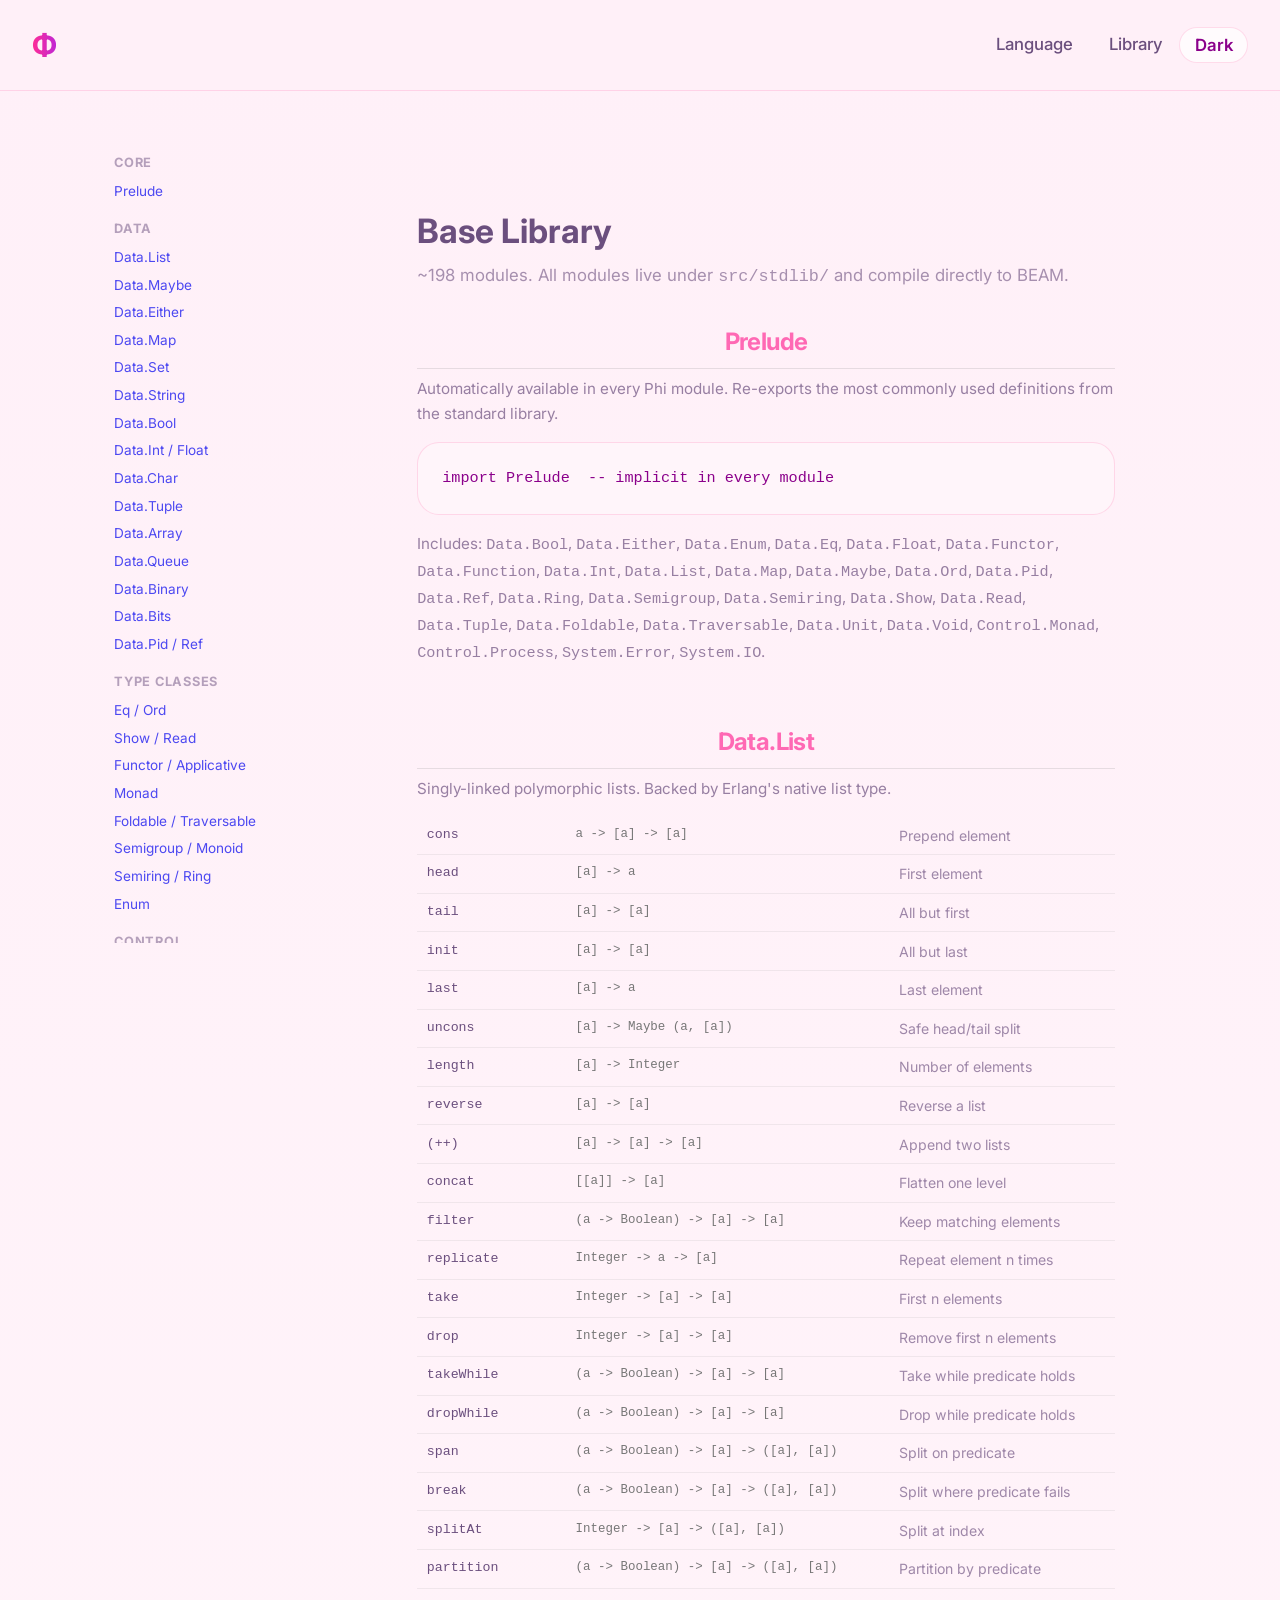
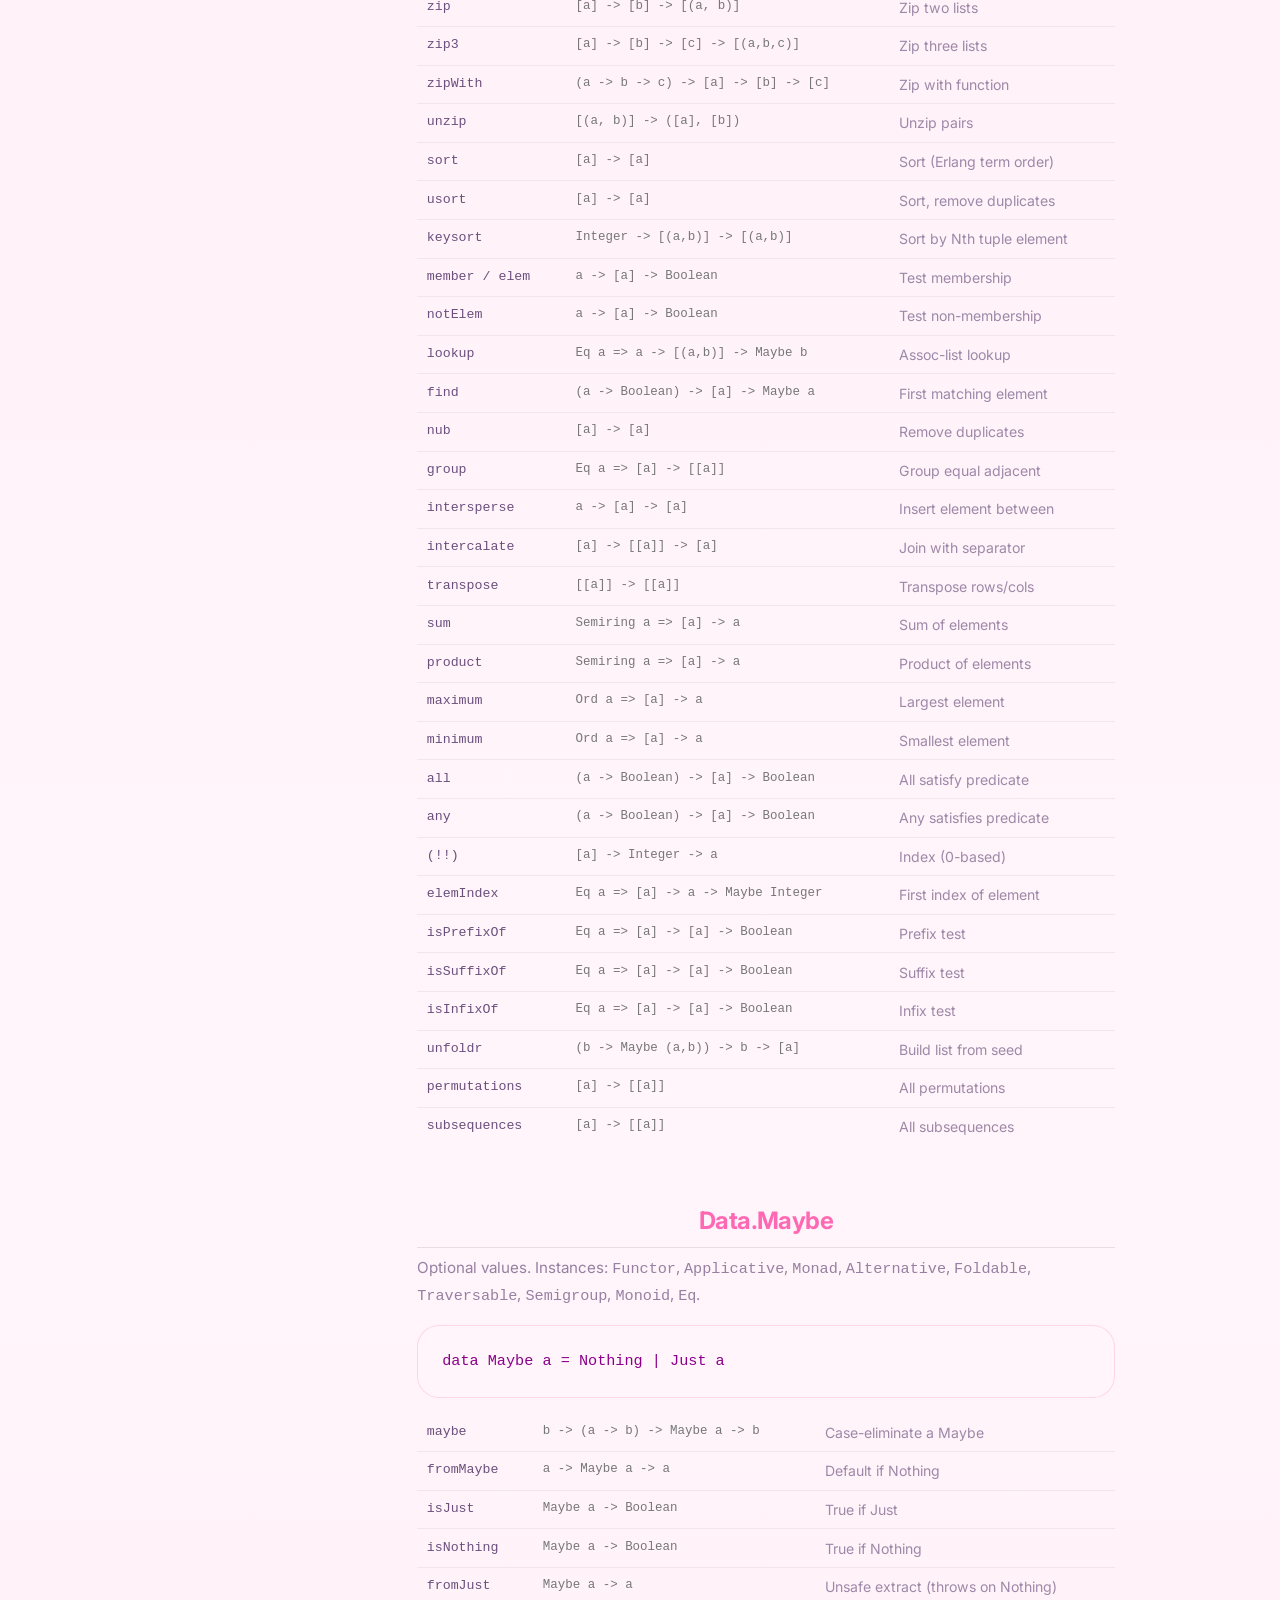
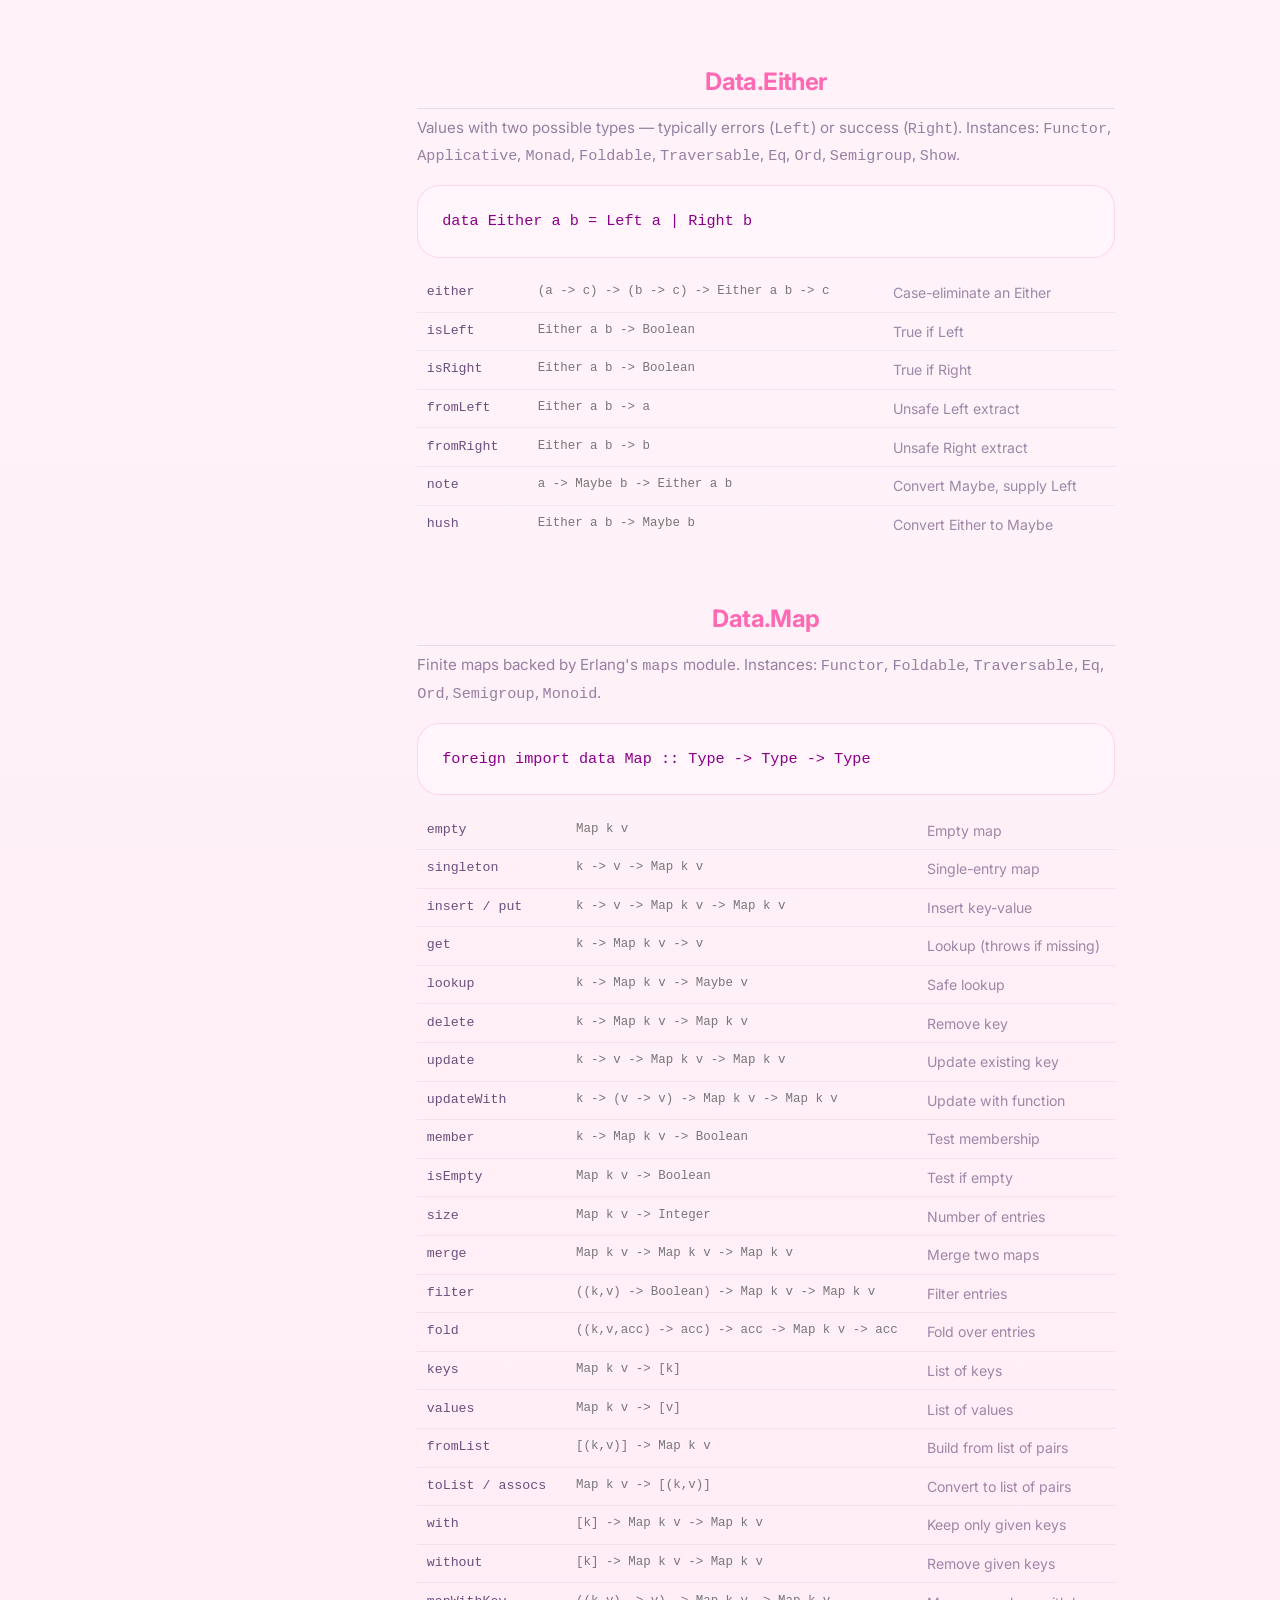
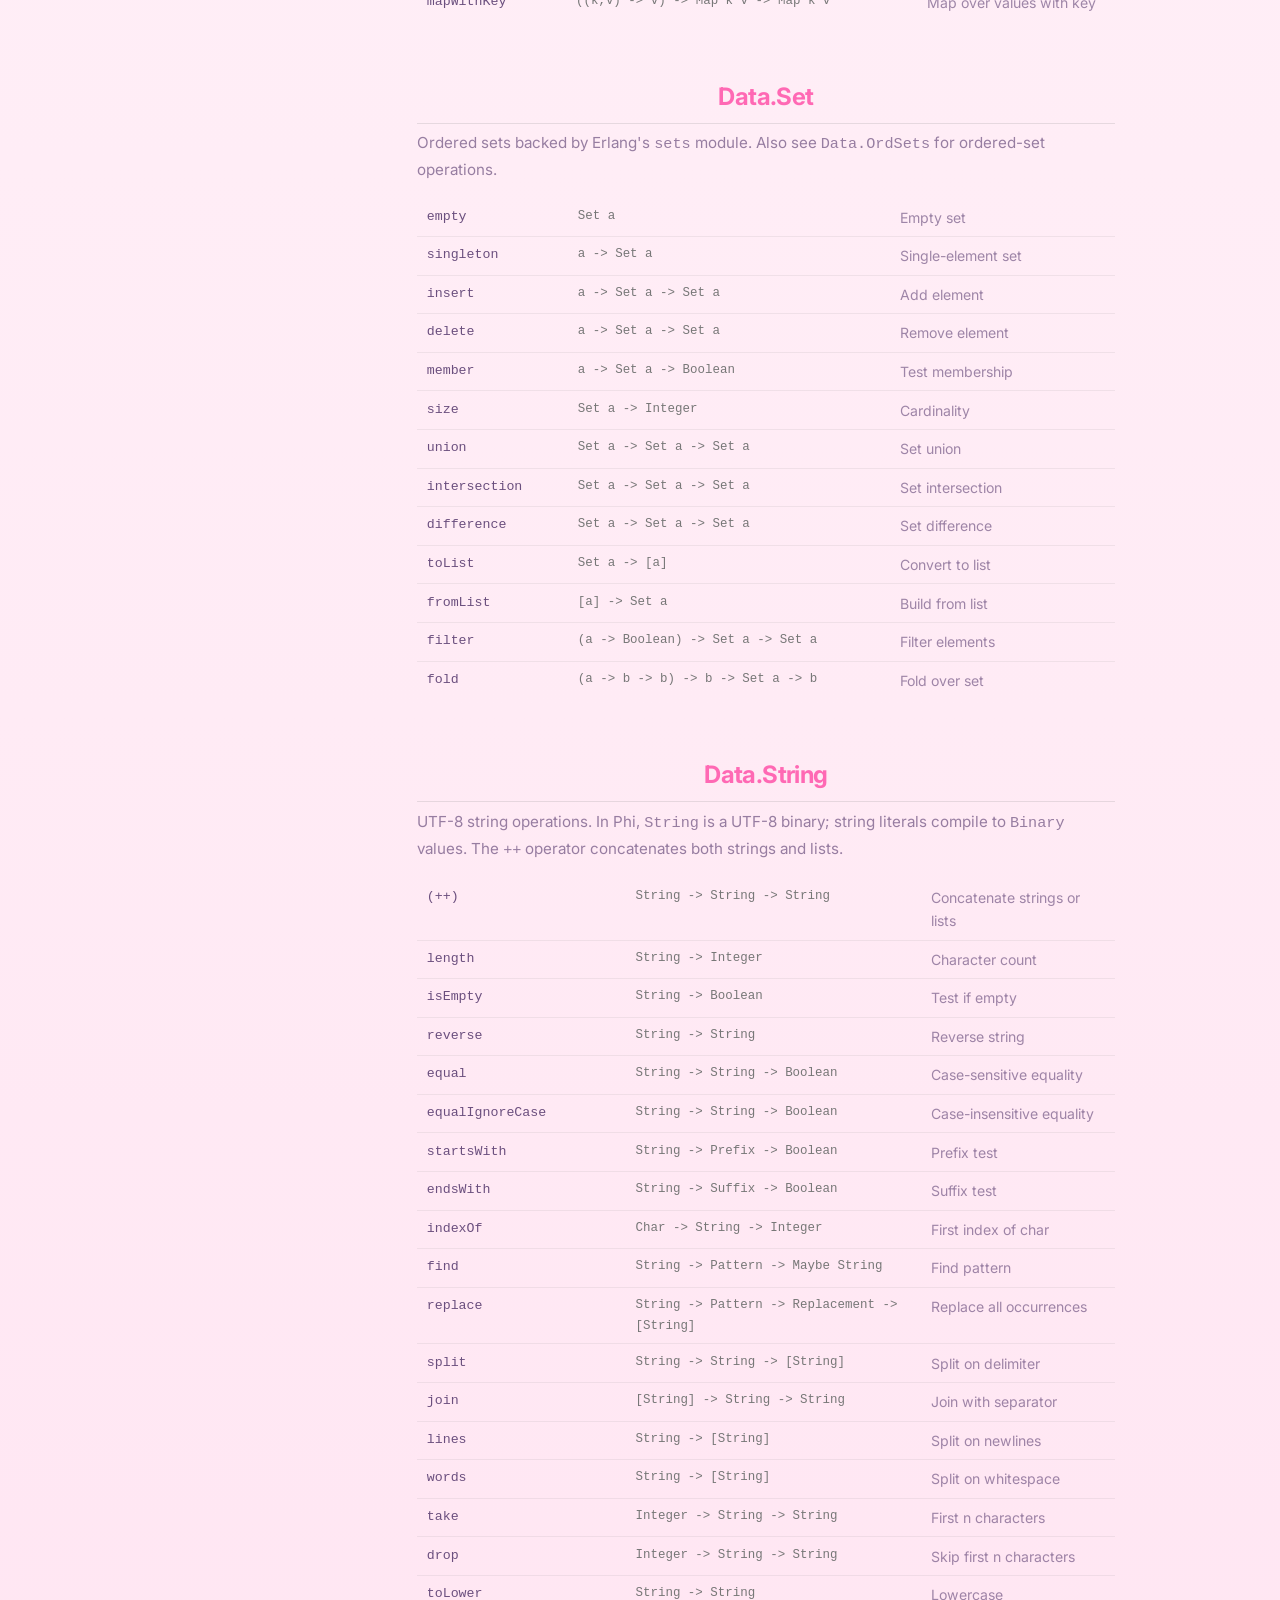
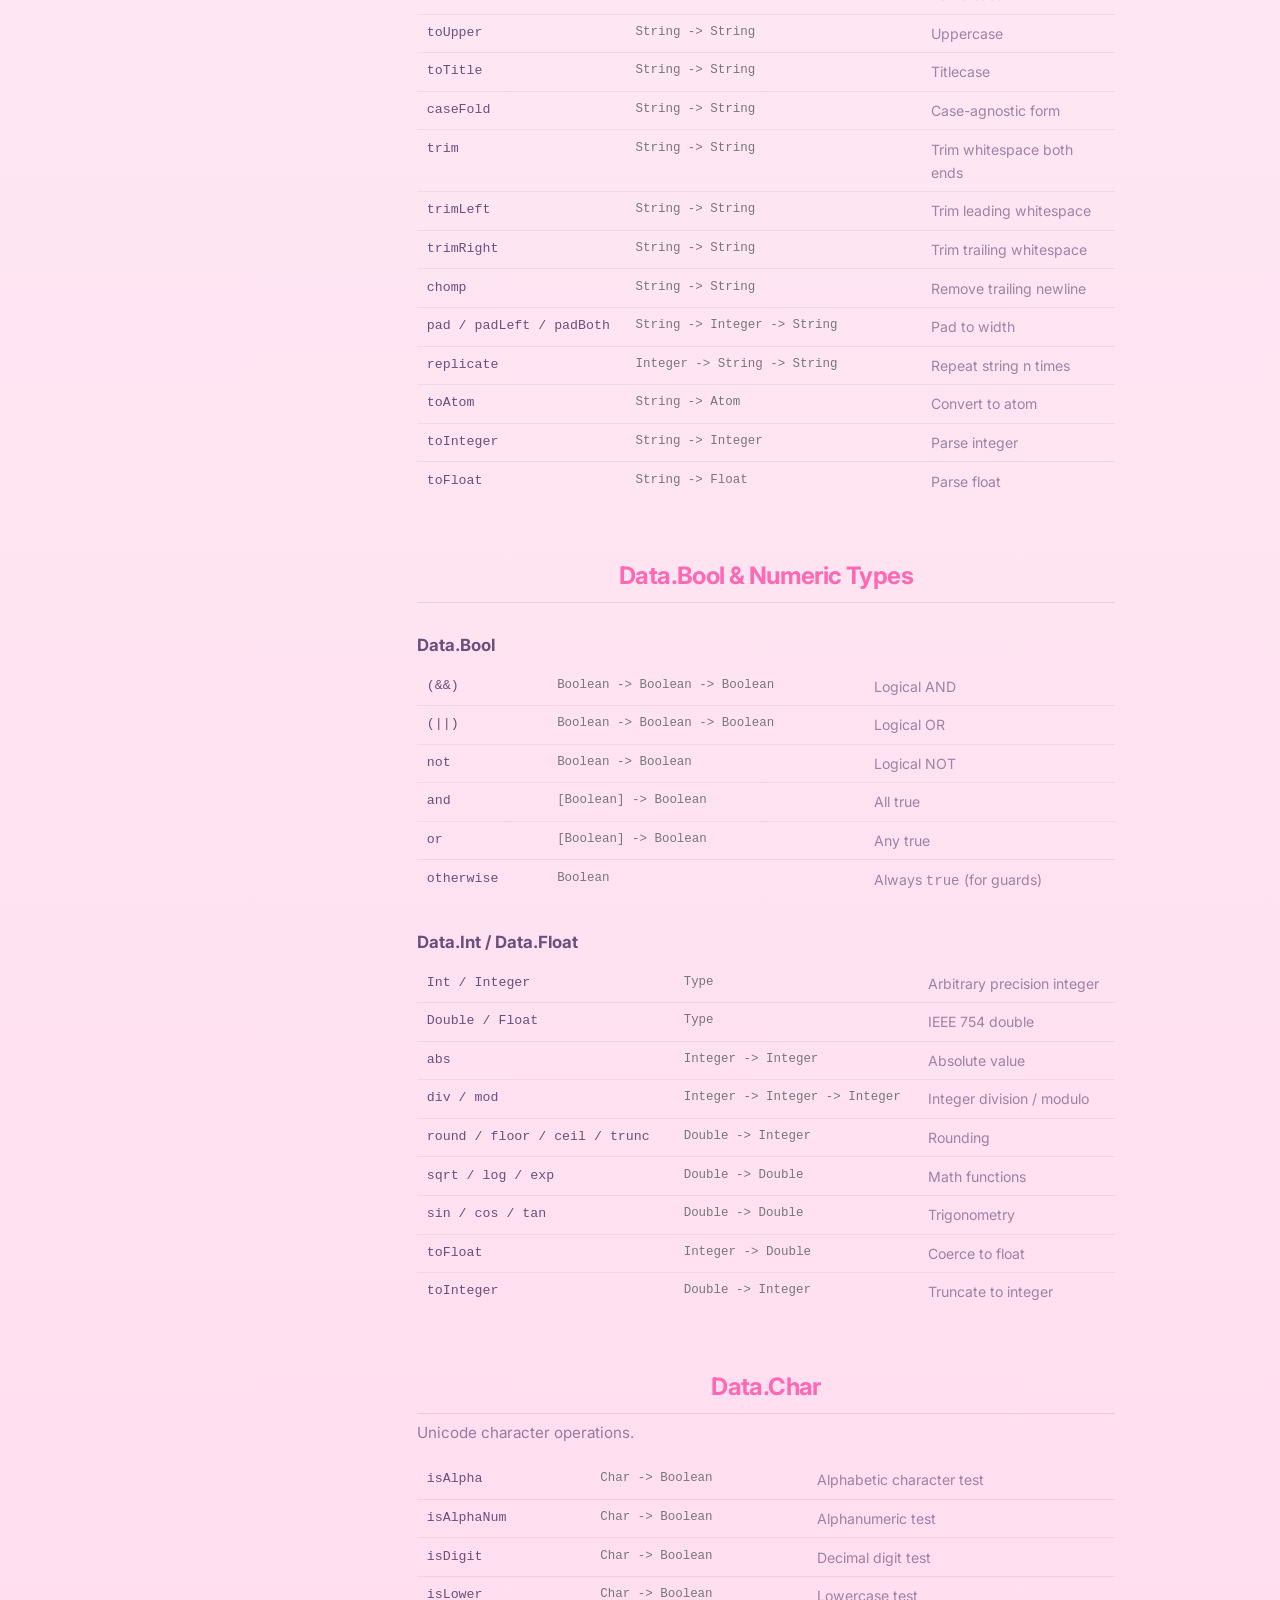
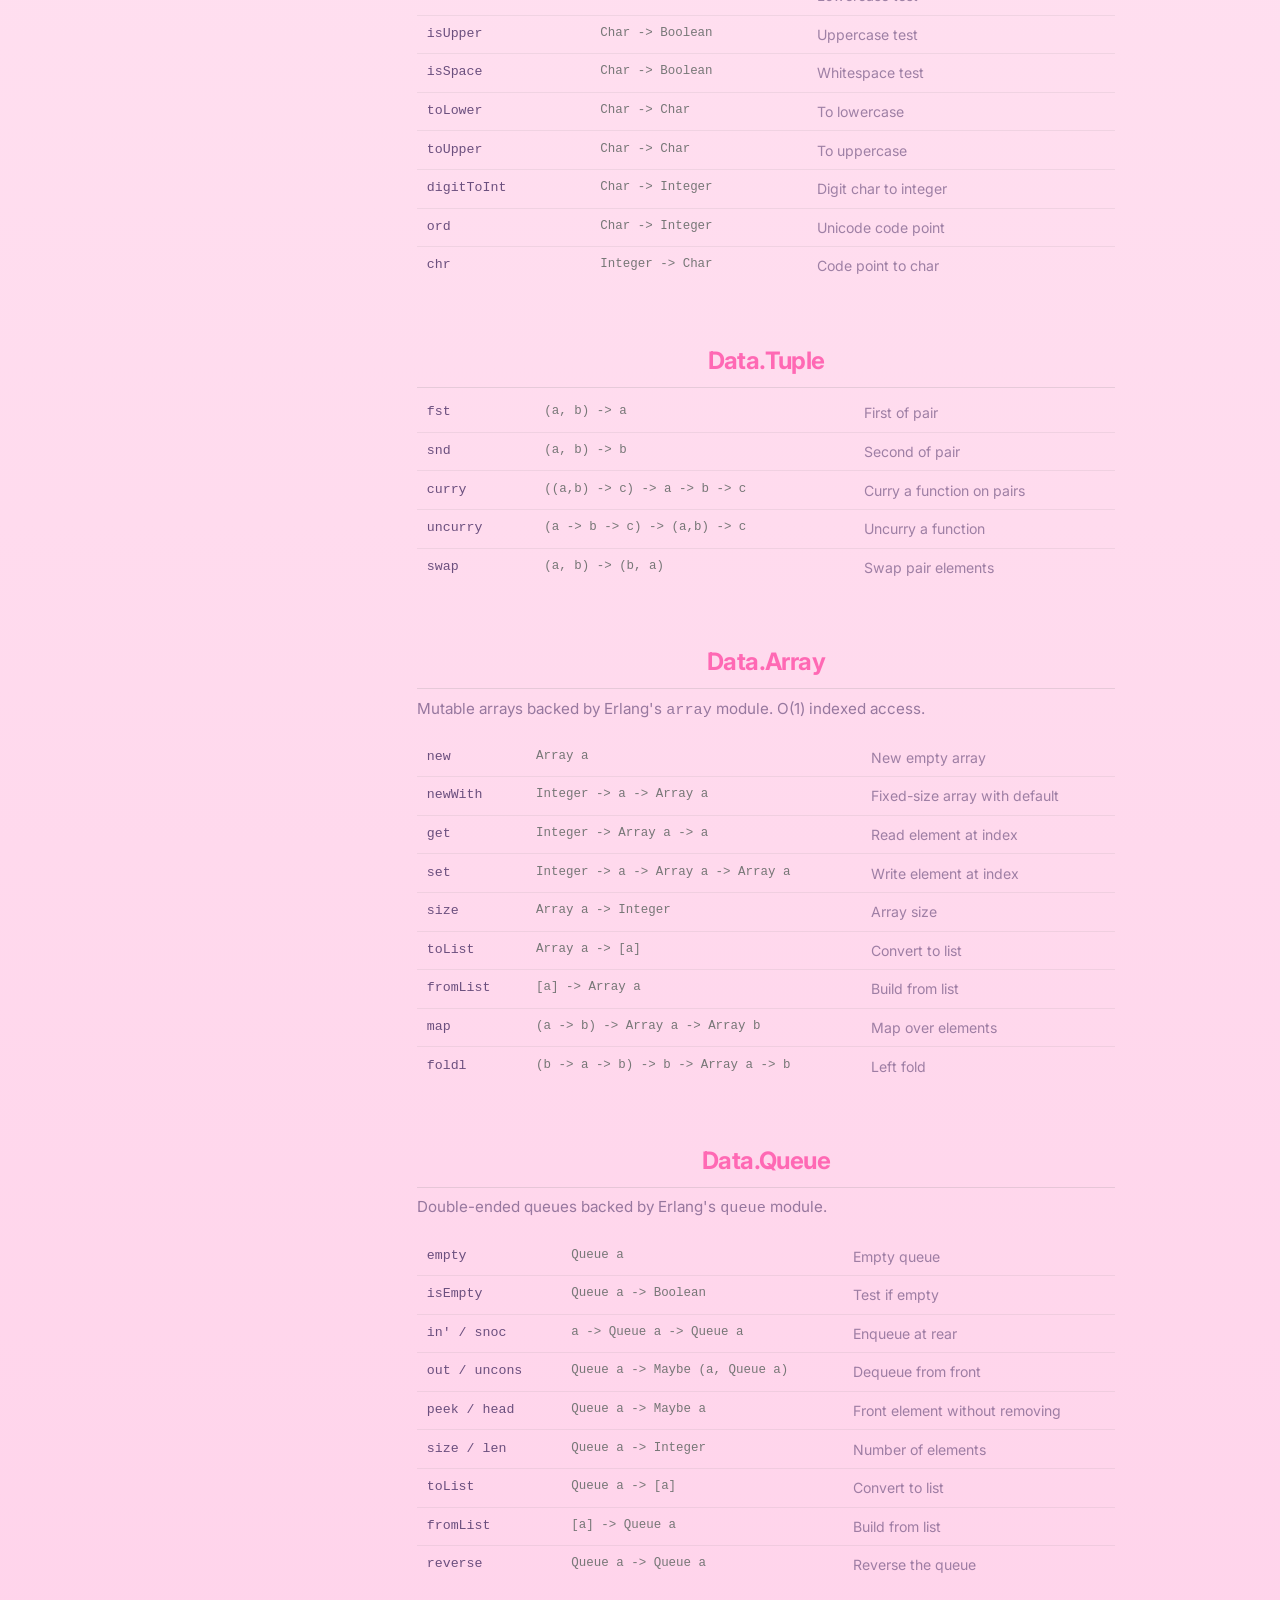
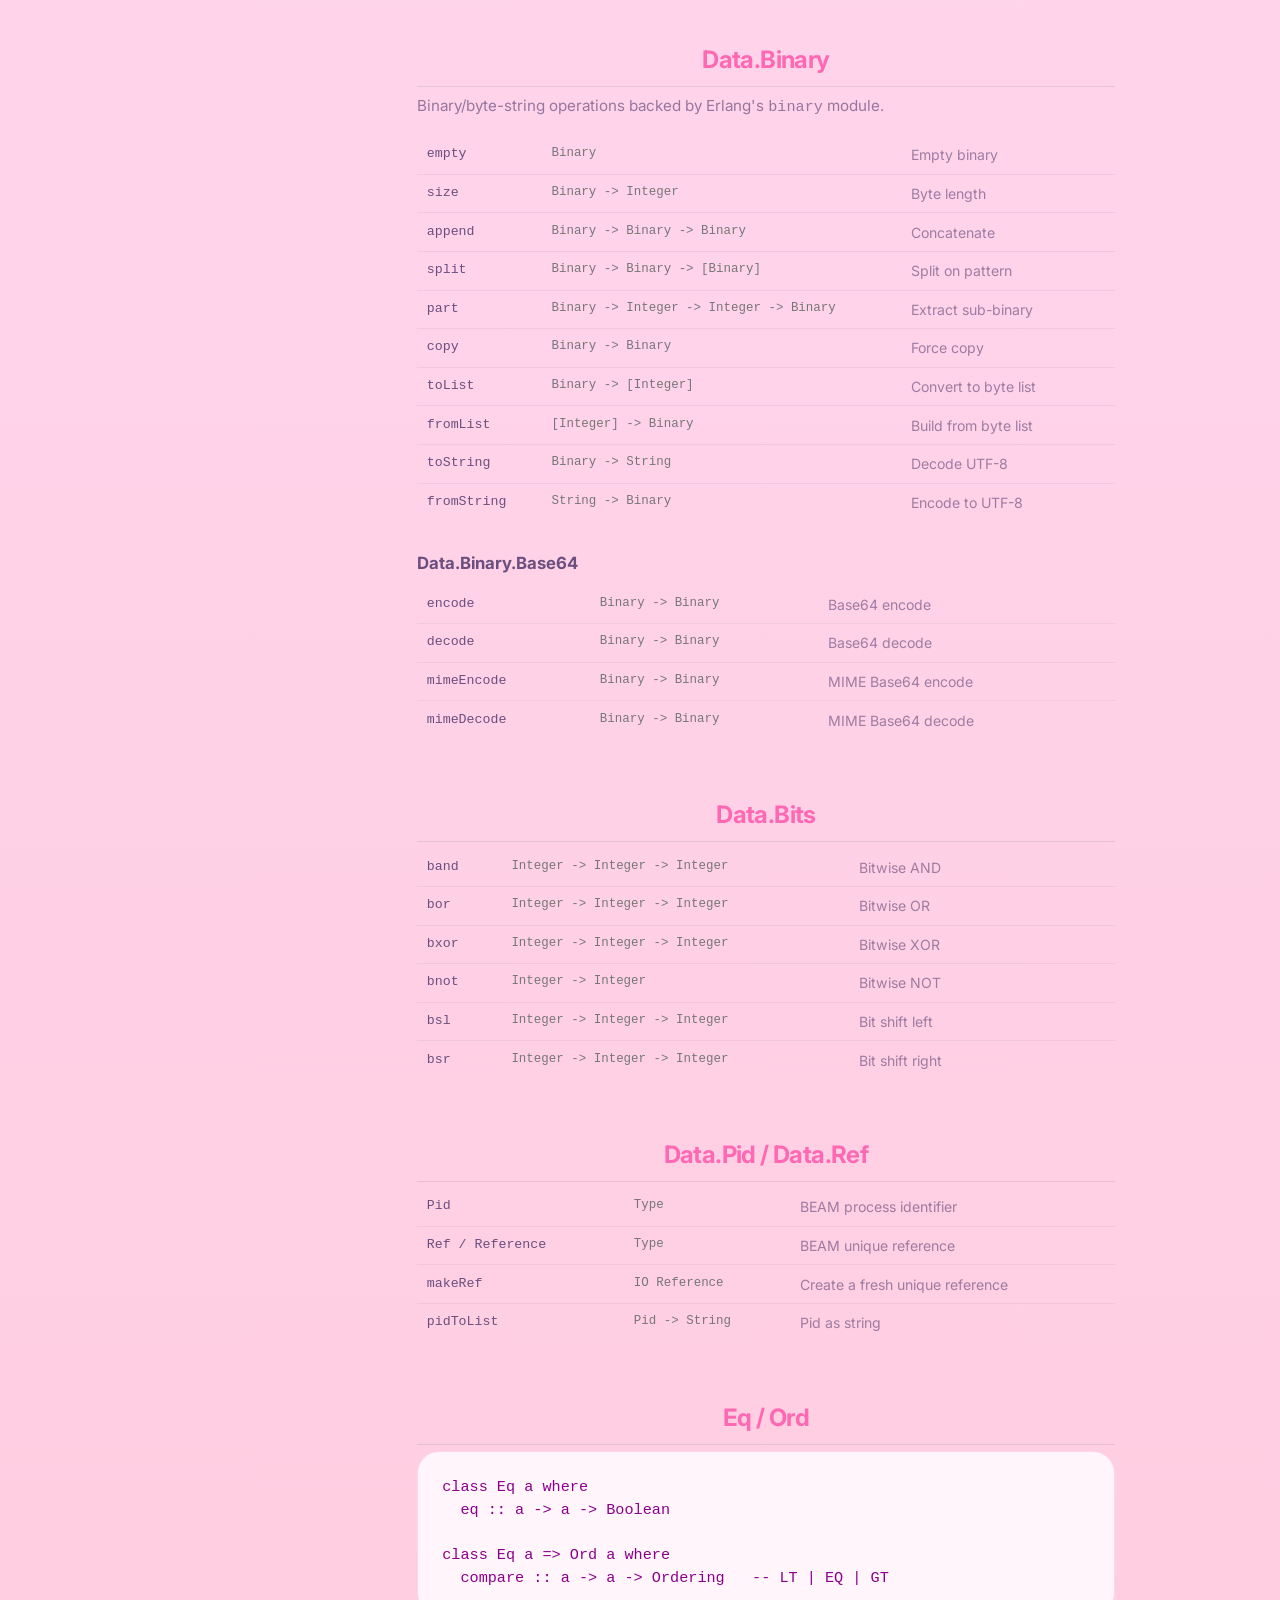
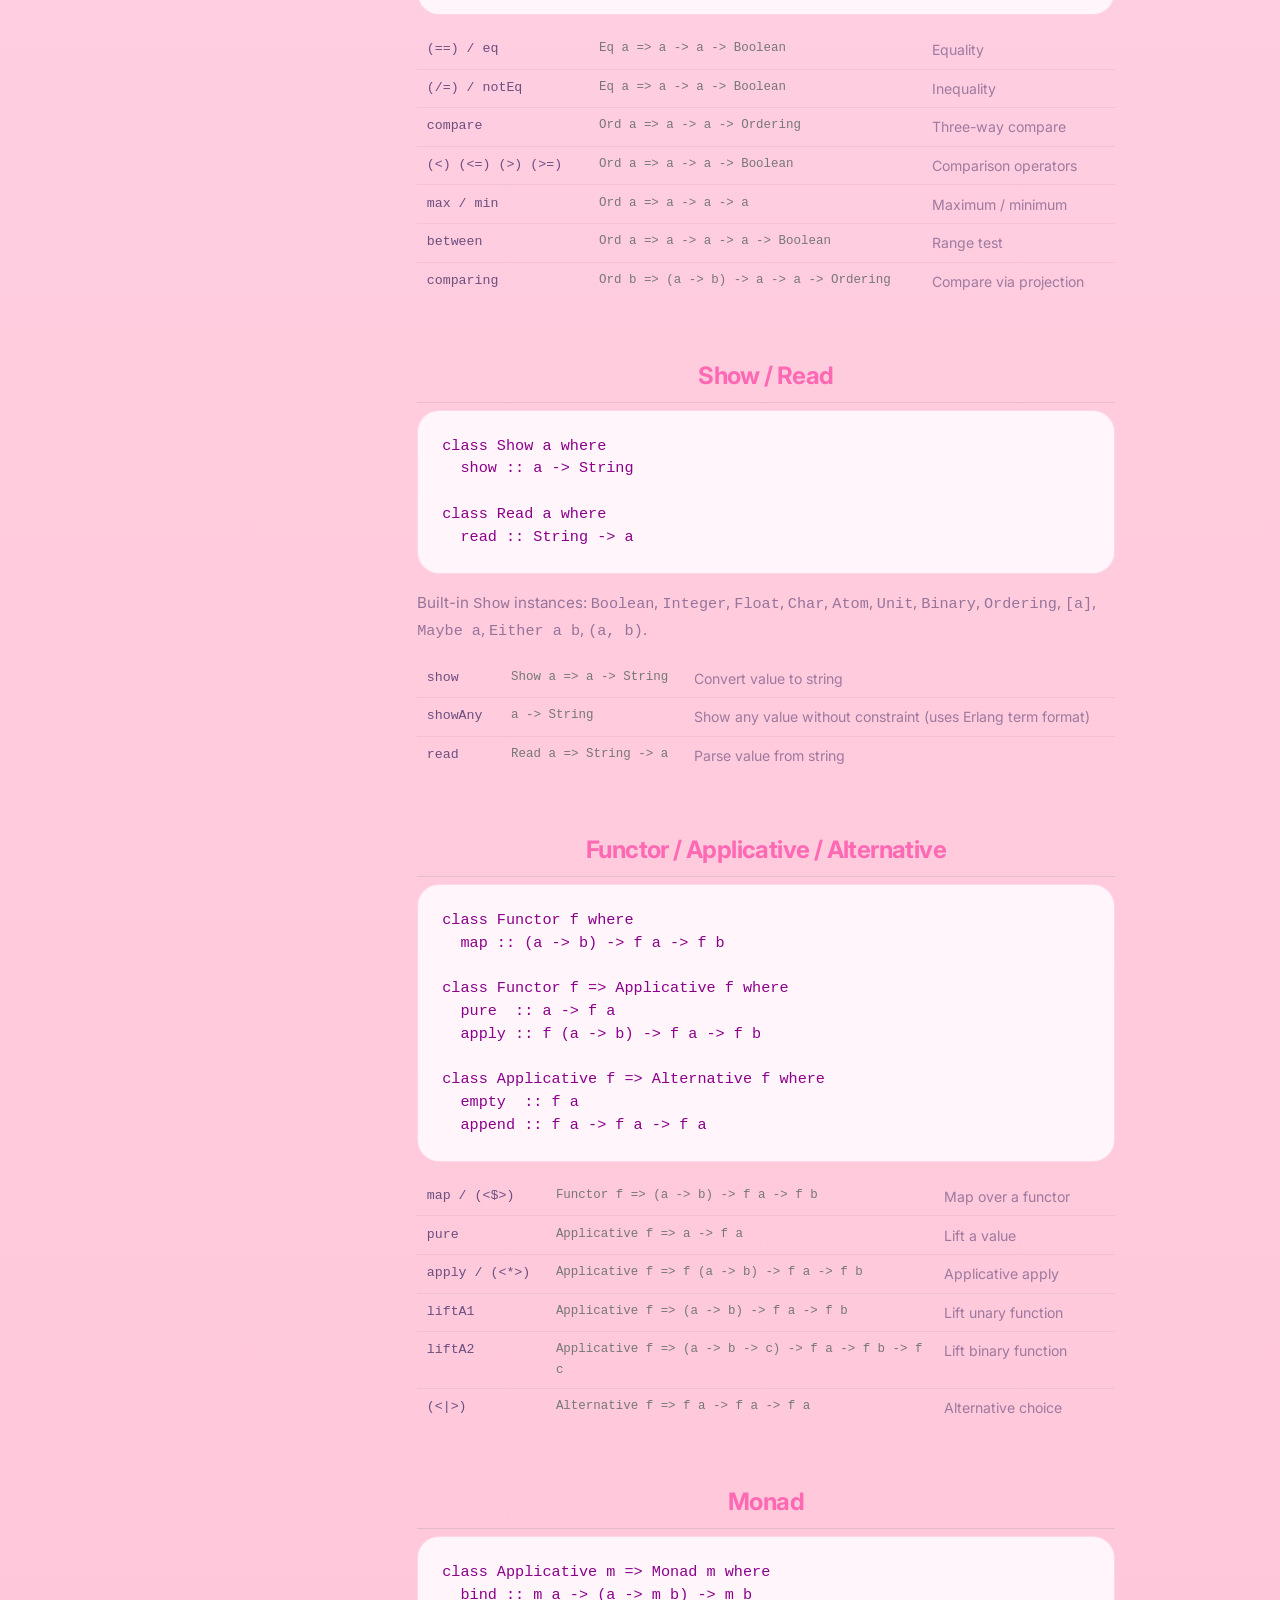
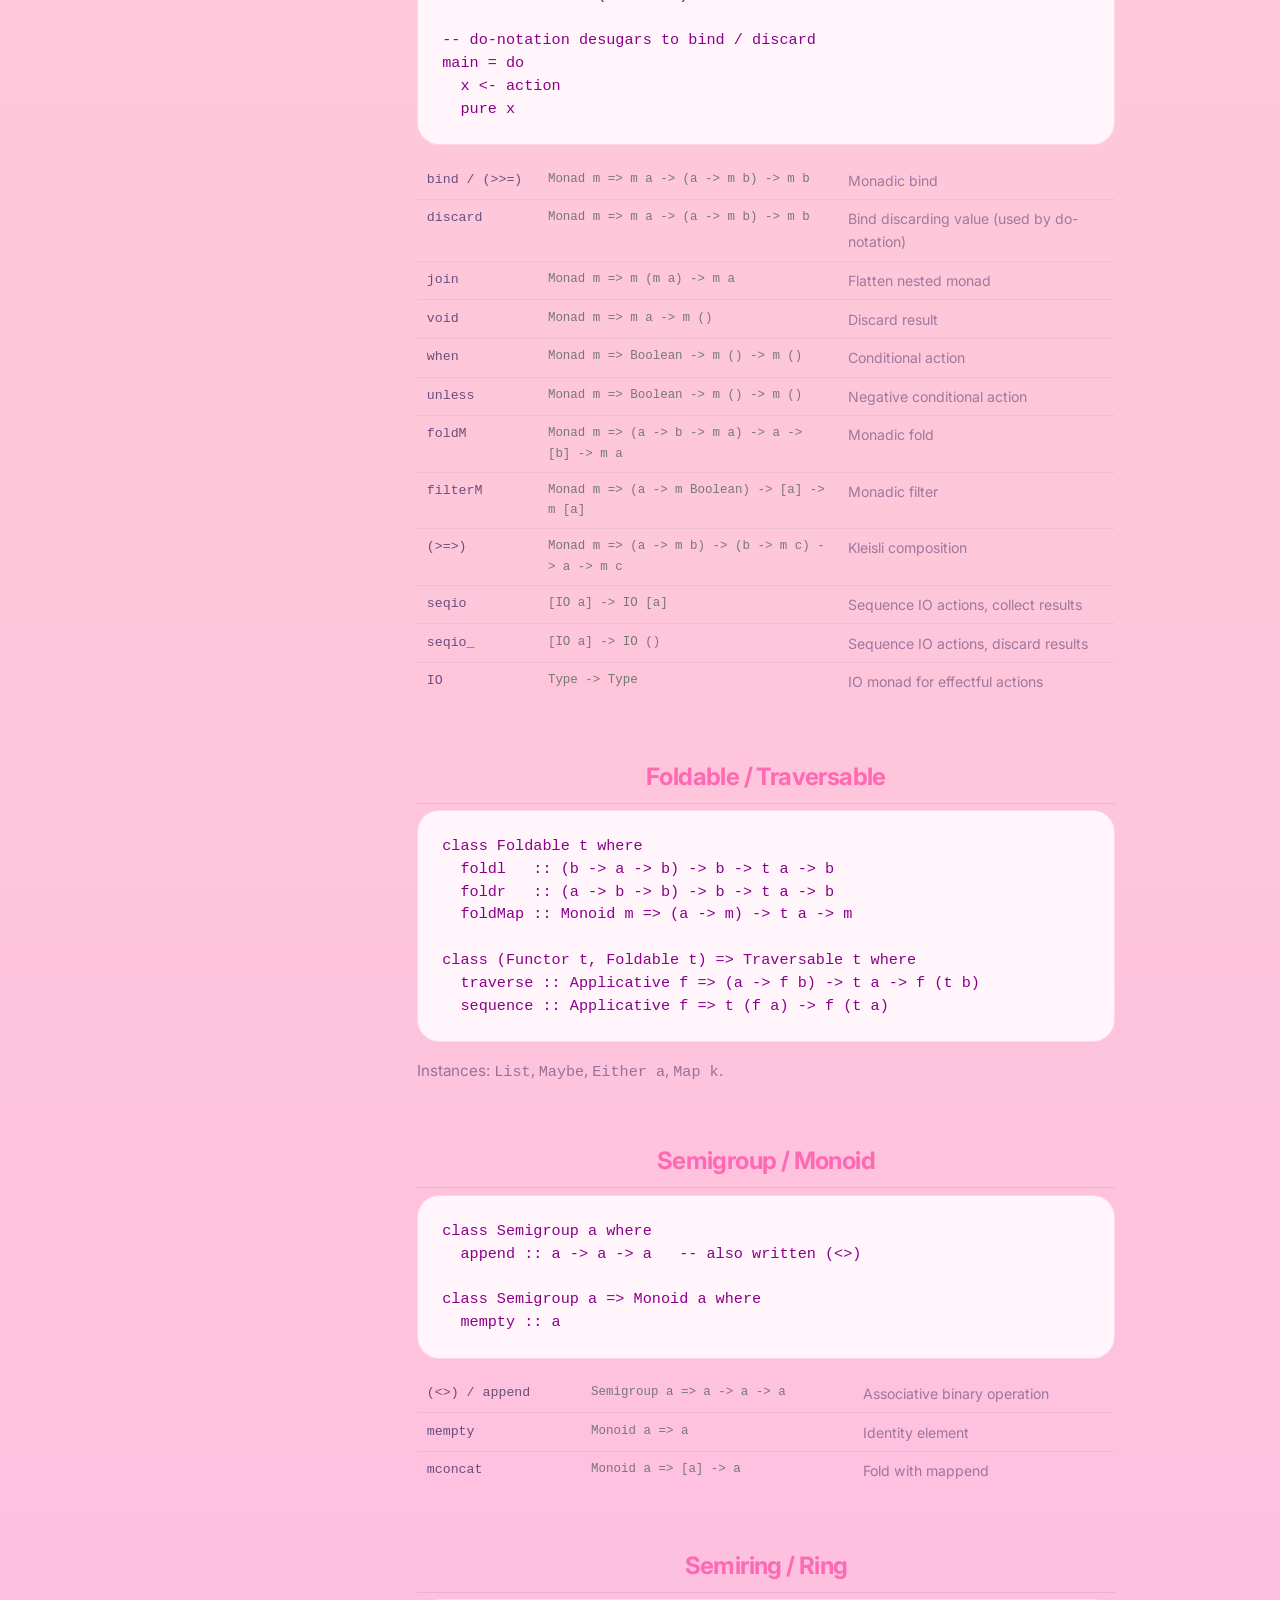
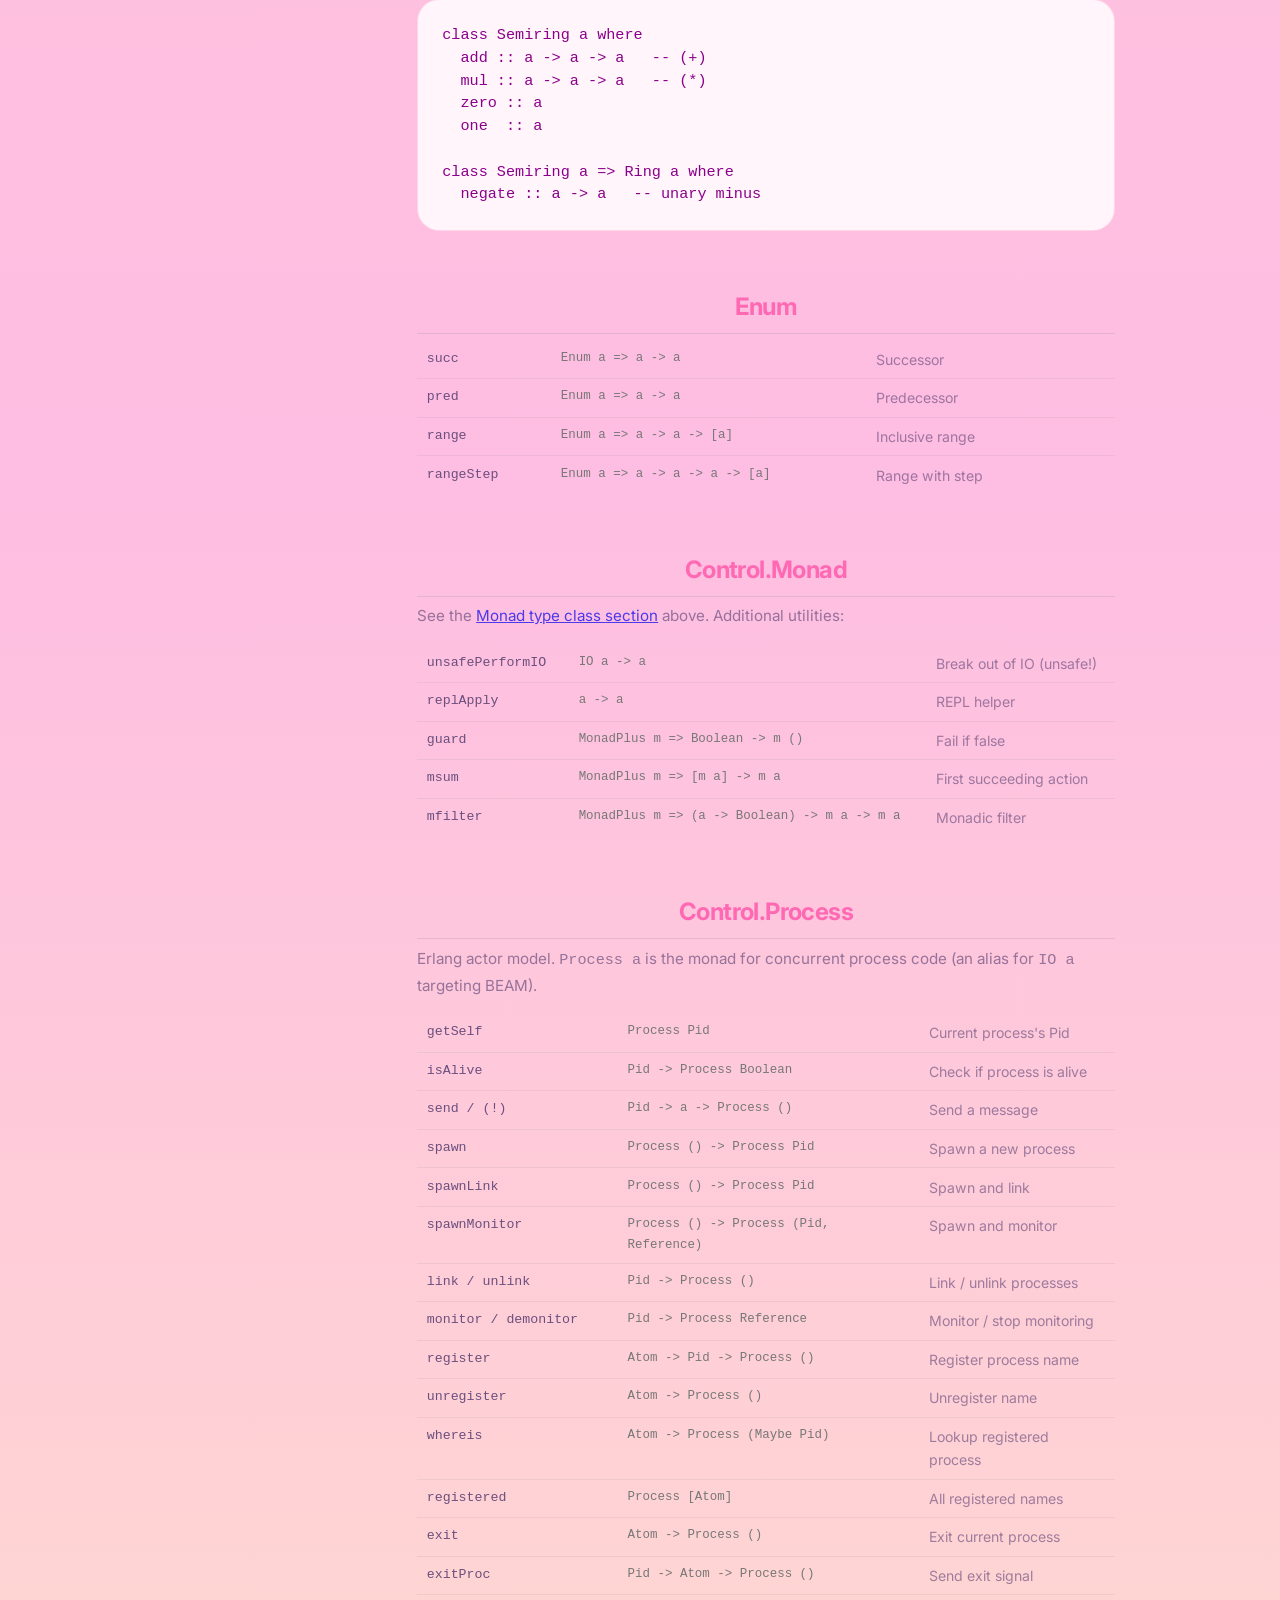
==== commit defba557: "59/59: char show dispatch + doc updates - beam_writer: track char-typed let-bound variables (char_va" ====
--- a/docs/library.html
+++ b/docs/library.html
@@ -292,7 +292,7 @@
             <!-- ─── DATA.EITHER ─────────────────────────────────────── -->
             <section id="data-either">
                 <h2>Data.Either</h2>
-                <p class="module-intro">Values with two possible types — typically errors (<code>Left</code>) or success (<code>Right</code>). Instances: <code>Functor</code>, <code>Applicative</code>, <code>Monad</code>, <code>Foldable</code>, <code>Traversable</code>, <code>Eq</code>, <code>Ord</code>, <code>Semigroup</code>.</p>
+                <p class="module-intro">Values with two possible types — typically errors (<code>Left</code>) or success (<code>Right</code>). Instances: <code>Functor</code>, <code>Applicative</code>, <code>Monad</code>, <code>Foldable</code>, <code>Traversable</code>, <code>Eq</code>, <code>Ord</code>, <code>Semigroup</code>, <code>Show</code>.</p>
                 <pre class="code-snippet" style="max-width:100%;margin:0 0 1rem">data Either a b = Left a | Right b</pre>
                 <table class="fn-table">
                     <tr><td>either</td><td>(a -&gt; c) -&gt; (b -&gt; c) -&gt; Either a b -&gt; c</td><td>Case-eliminate an Either</td></tr>
@@ -359,9 +359,9 @@
             <!-- ─── DATA.STRING ──────────────────────────────────────── -->
             <section id="data-string">
                 <h2>Data.String</h2>
-                <p class="module-intro">UTF-8 string operations backed by Erlang's <code>string</code> module. In Phi, <code>String</code> is an alias for a Unicode character list.</p>
-                <table class="fn-table">
-                    <tr><td>(++)</td><td>String -&gt; String -&gt; String</td><td>Concatenate</td></tr>
+                <p class="module-intro">UTF-8 string operations. In Phi, <code>String</code> is a UTF-8 binary; string literals compile to <code>Binary</code> values. The <code>++</code> operator concatenates both strings and lists.</p>
+                <table class="fn-table">
+                    <tr><td>(++)</td><td>String -&gt; String -&gt; String</td><td>Concatenate strings or lists</td></tr>
                     <tr><td>length</td><td>String -&gt; Integer</td><td>Character count</td></tr>
                     <tr><td>isEmpty</td><td>String -&gt; Boolean</td><td>Test if empty</td></tr>
                     <tr><td>reverse</td><td>String -&gt; String</td><td>Reverse string</td></tr>
@@ -560,9 +560,10 @@
 
 class Read a where
   read :: String -> a</pre>
+                <p class="module-intro">Built-in <code>Show</code> instances: <code>Boolean</code>, <code>Integer</code>, <code>Float</code>, <code>Char</code>, <code>Atom</code>, <code>Unit</code>, <code>Binary</code>, <code>Ordering</code>, <code>[a]</code>, <code>Maybe a</code>, <code>Either a b</code>, <code>(a, b)</code>.</p>
                 <table class="fn-table">
                     <tr><td>show</td><td>Show a =&gt; a -&gt; String</td><td>Convert value to string</td></tr>
-                    <tr><td>showAny</td><td>a -&gt; String</td><td>Show without constraint</td></tr>
+                    <tr><td>showAny</td><td>a -&gt; String</td><td>Show any value without constraint (uses Erlang term format)</td></tr>
                     <tr><td>read</td><td>Read a =&gt; String -&gt; a</td><td>Parse value from string</td></tr>
                 </table>
             </section>
